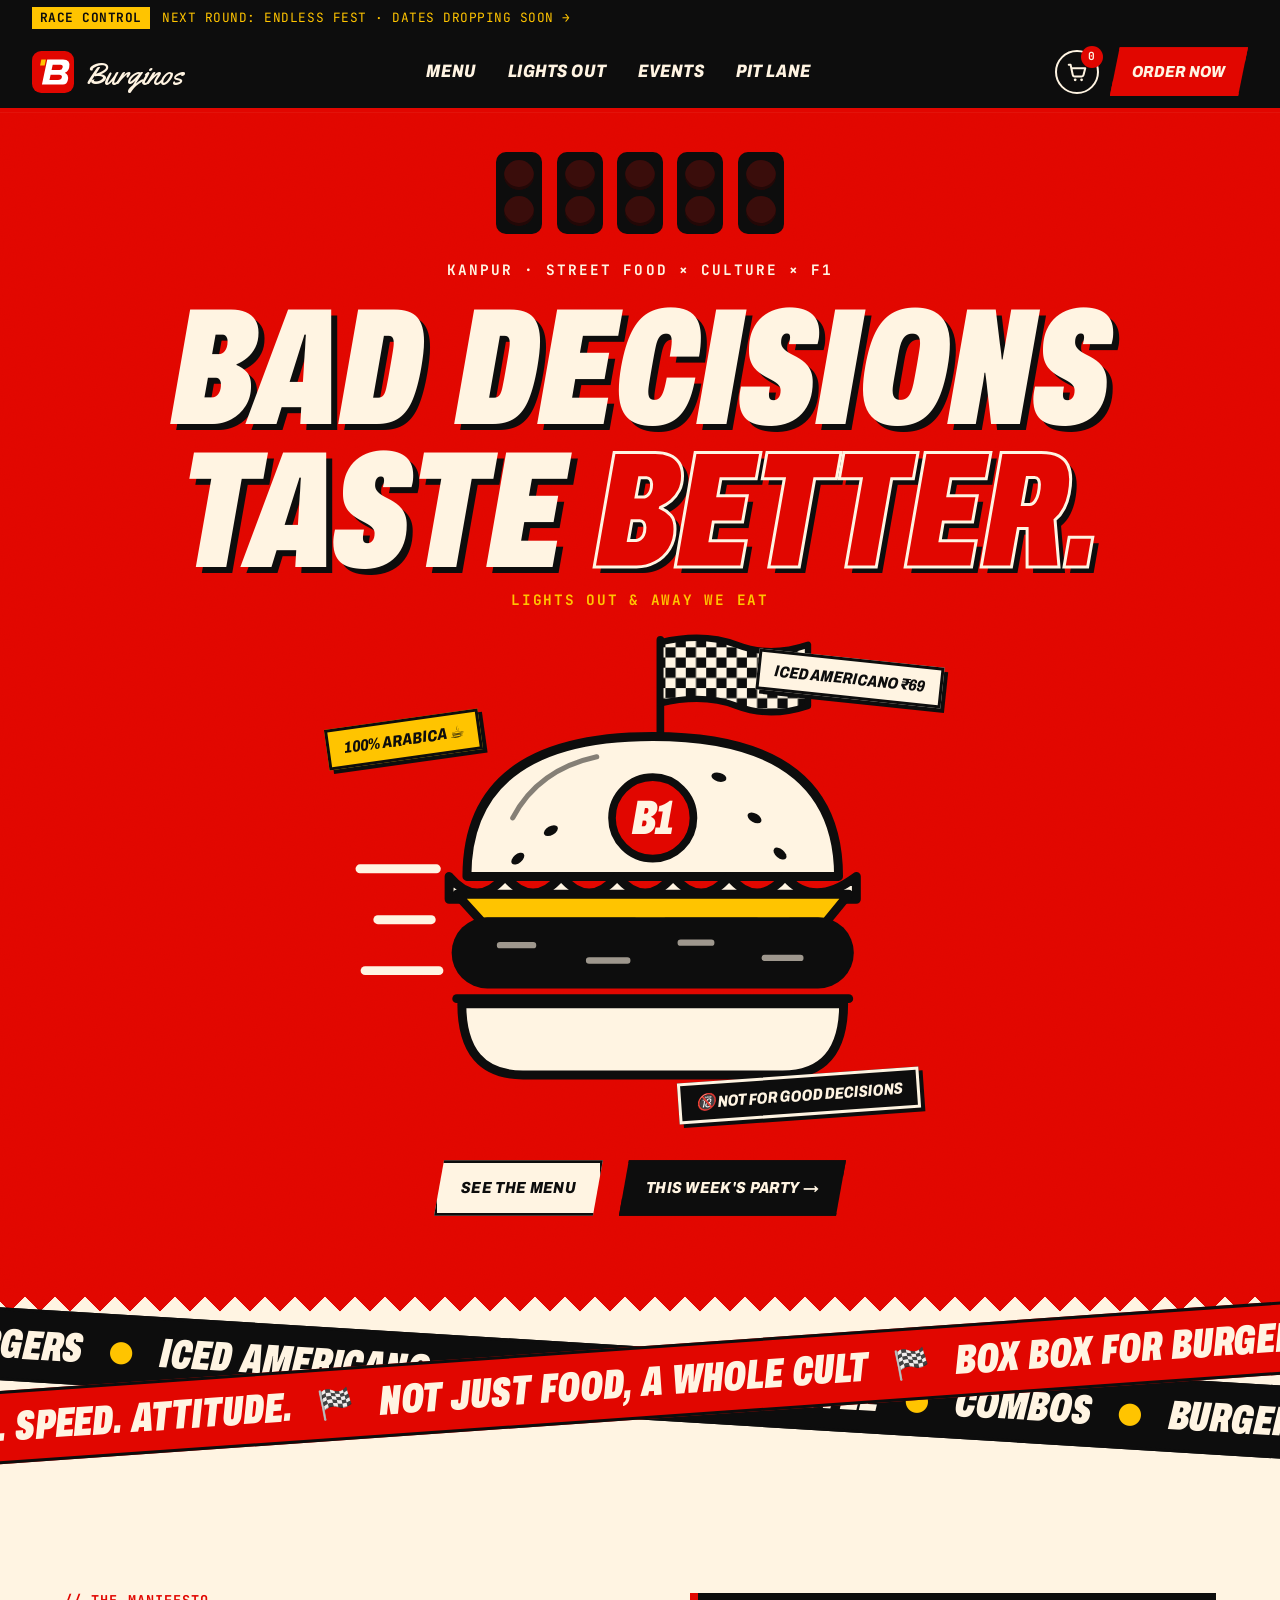
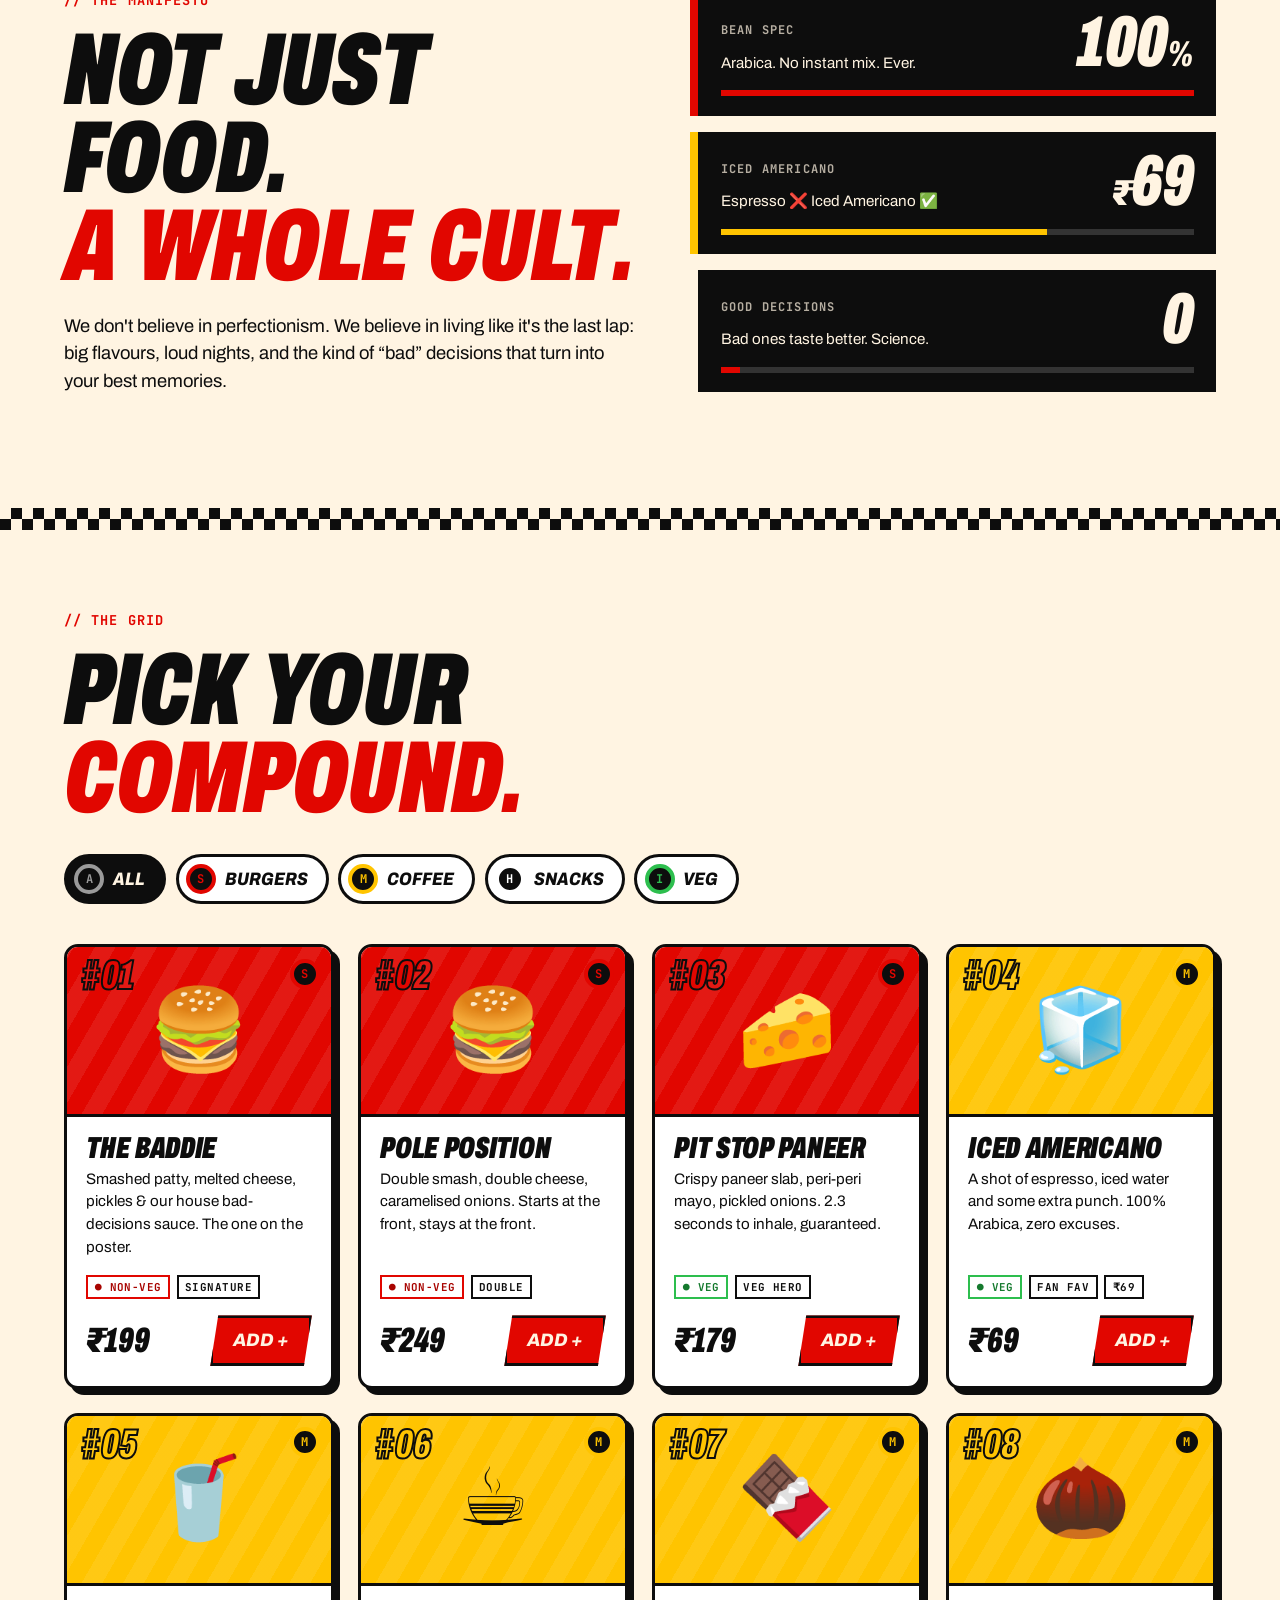
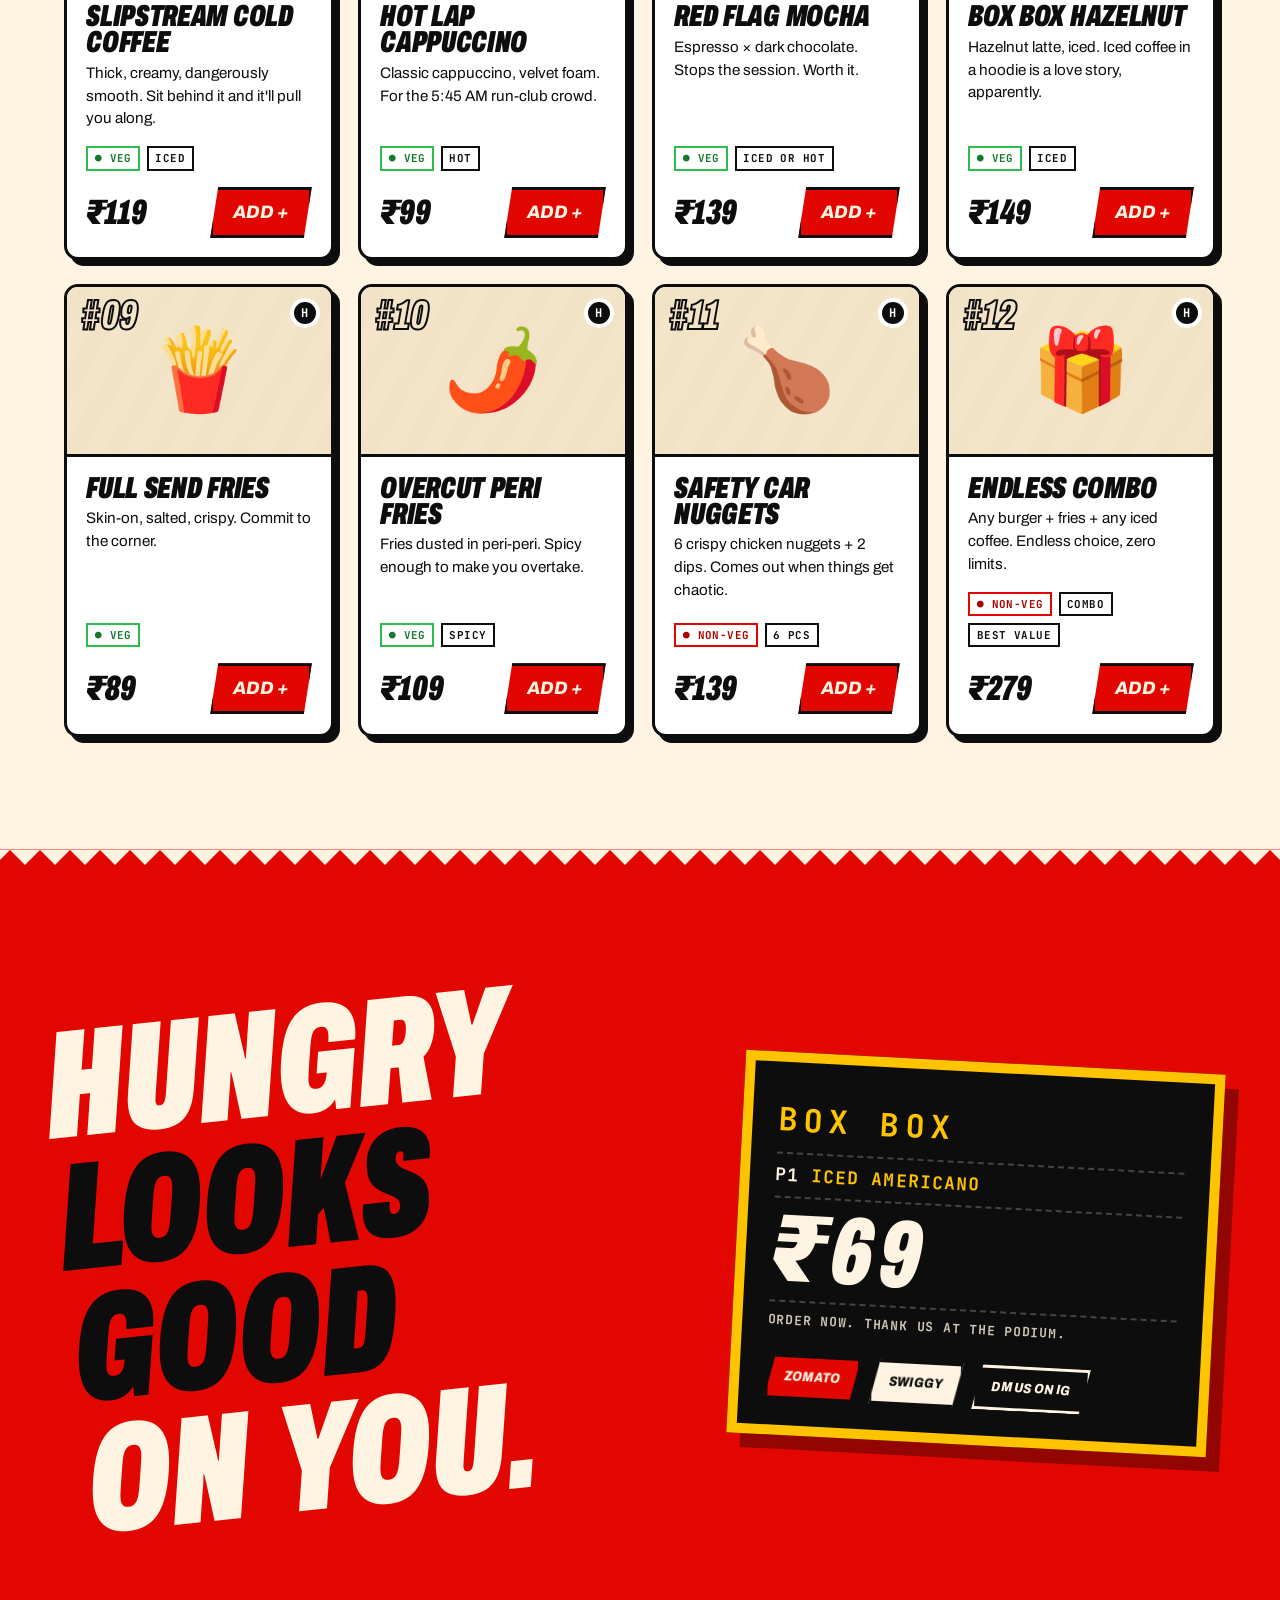
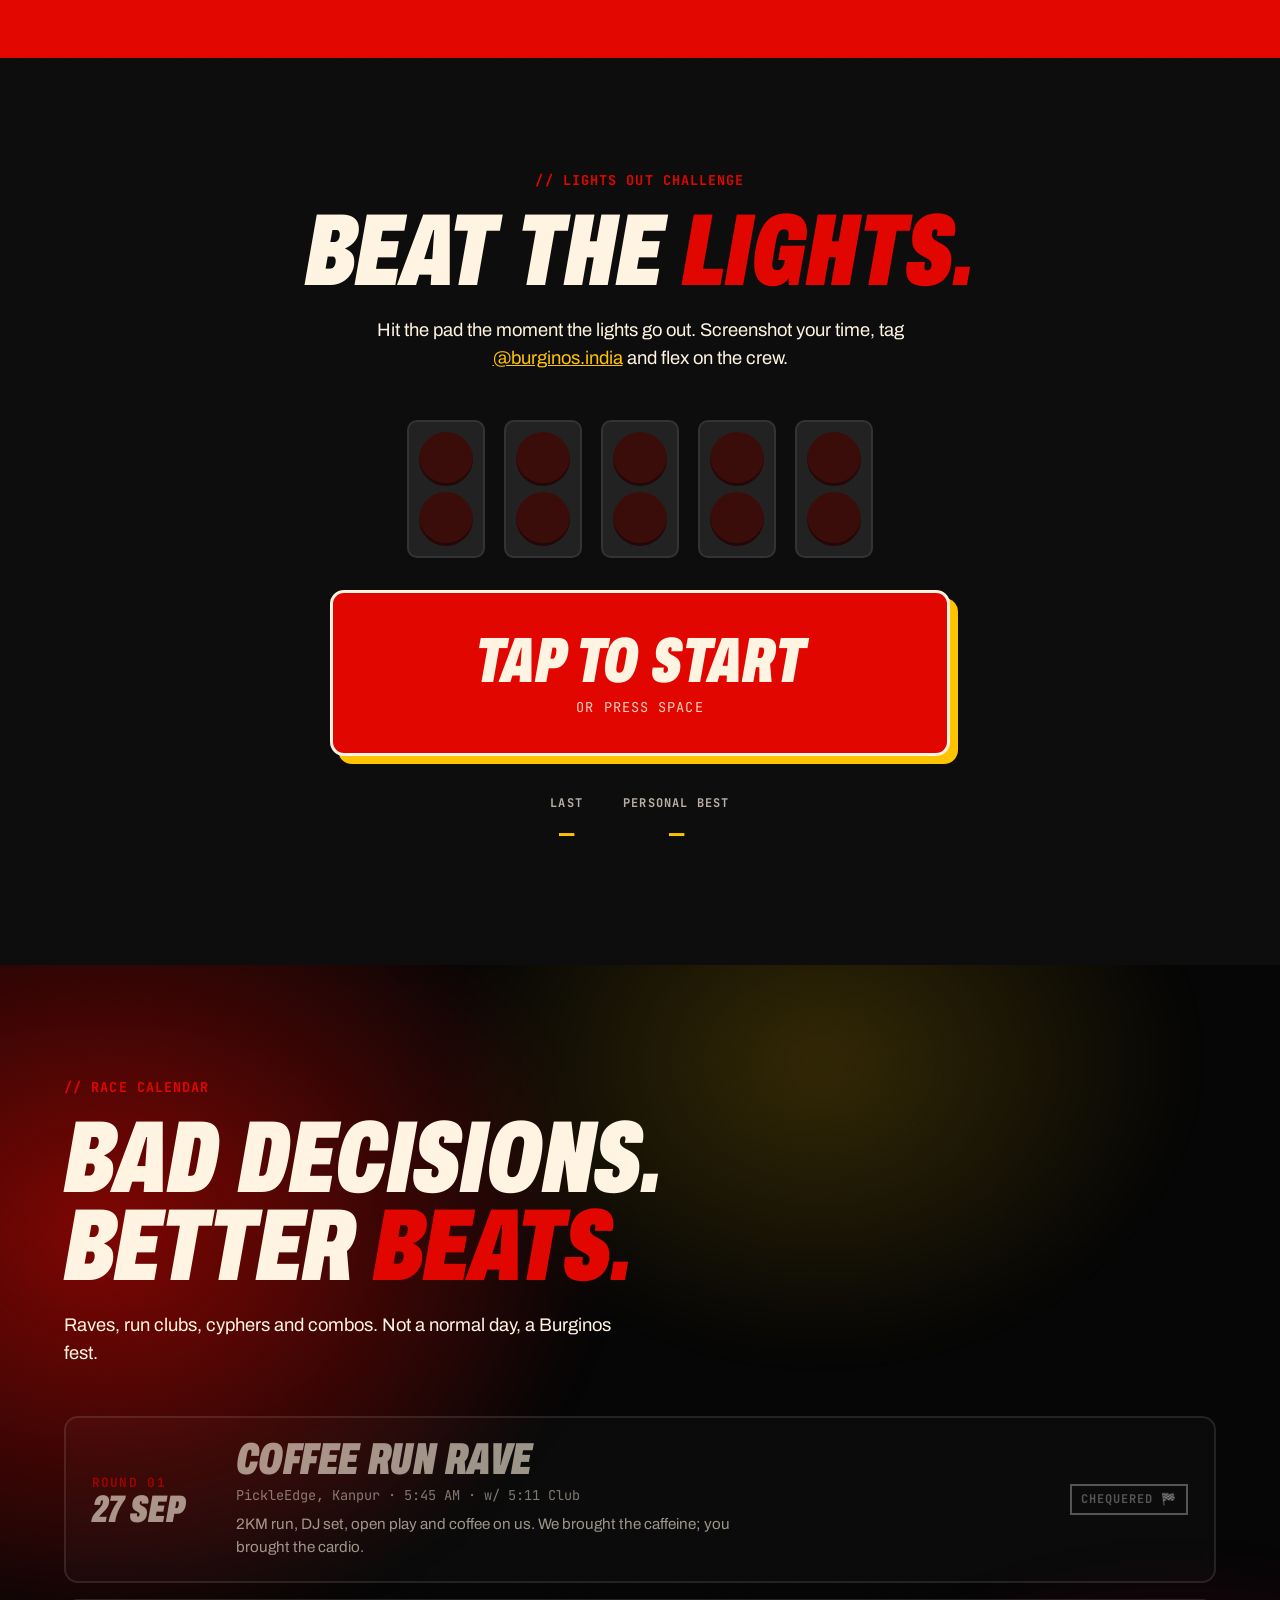
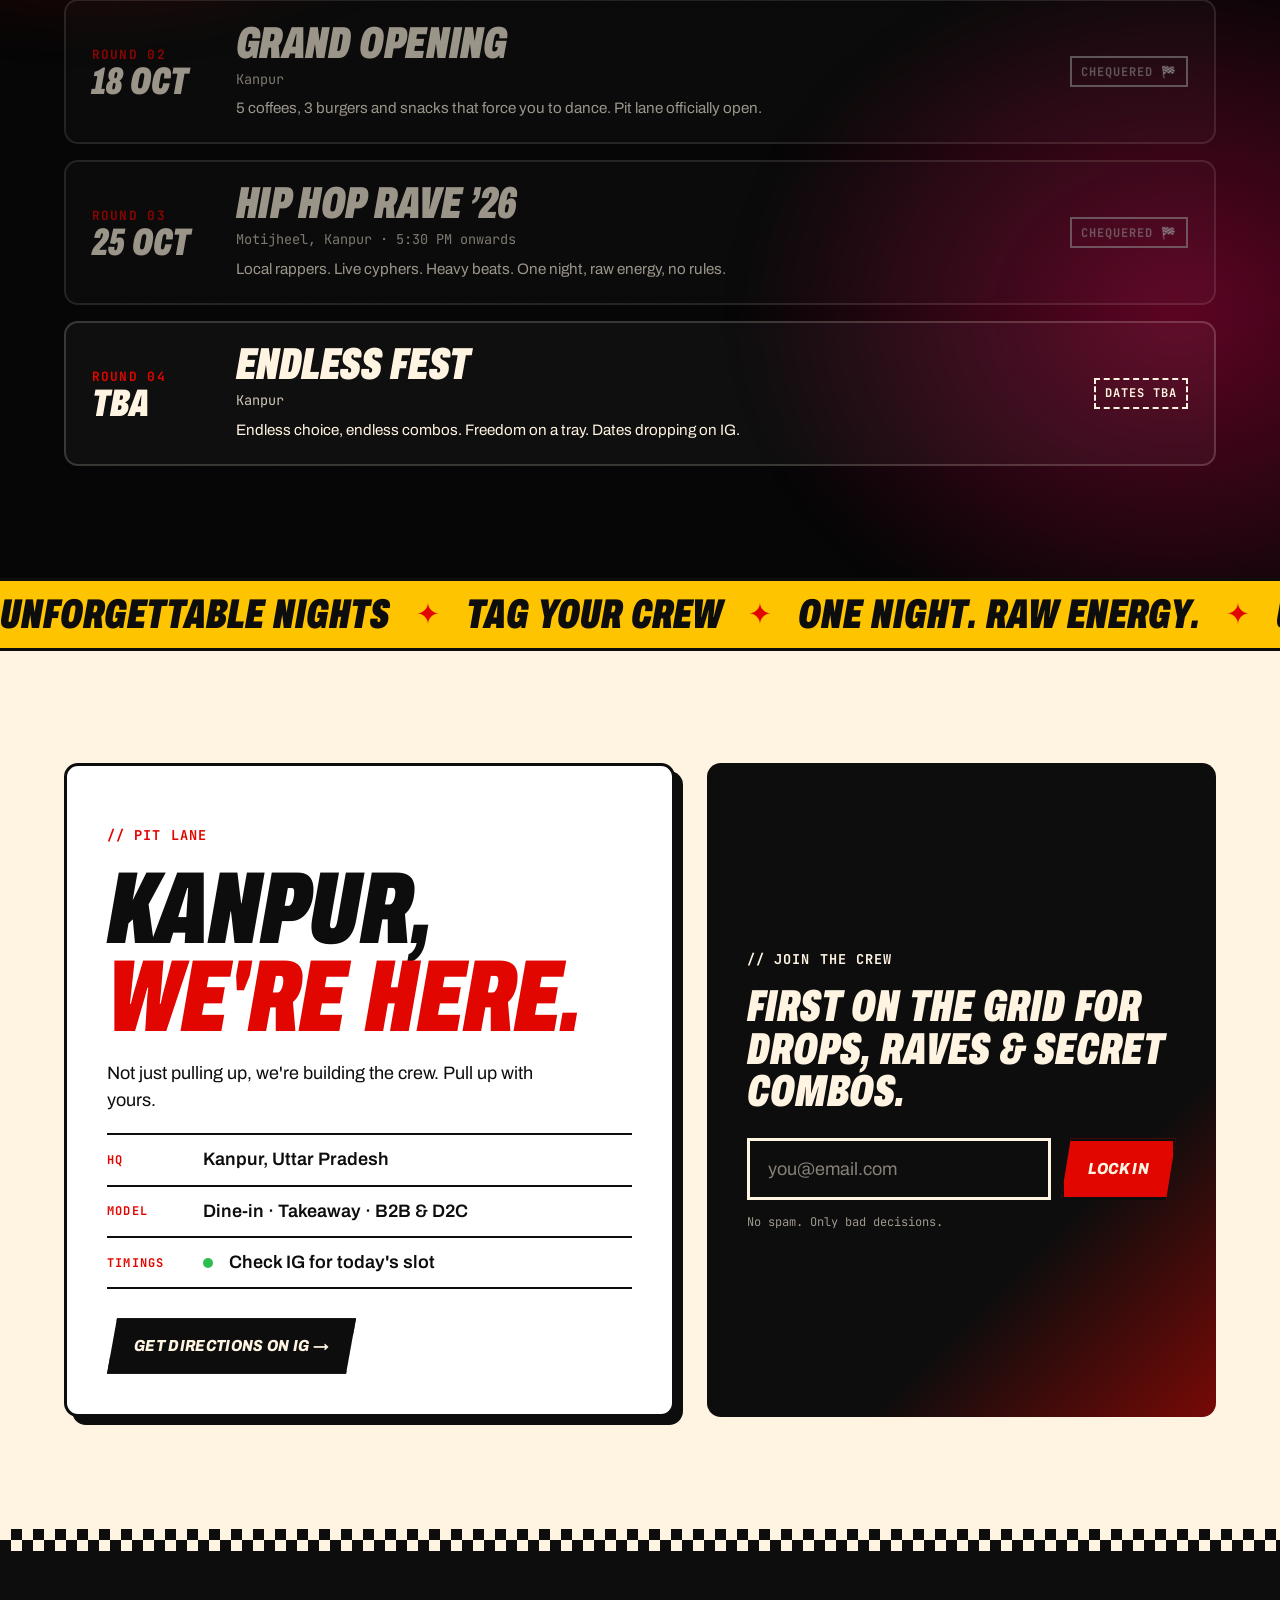
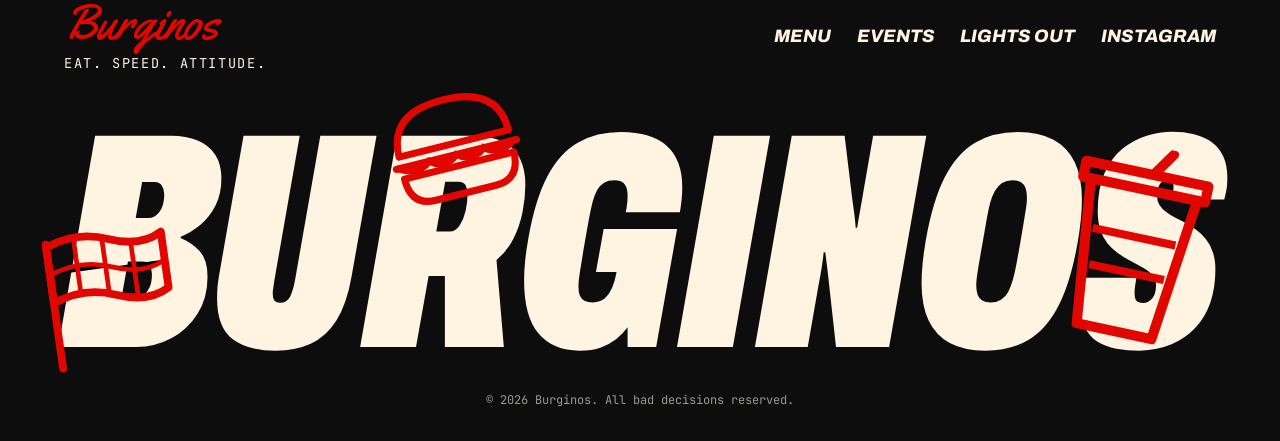
==== index.html @ 103d8030 "Initial commit" ====
<!doctype html>
<html lang="en">
<head>
  <meta charset="utf-8" />
  <meta name="viewport" content="width=device-width, initial-scale=1" />
  <title>Burginos — Bad decisions taste better 🏁</title>
  <meta name="description" content="Burginos, Kanpur. Street food × culture × F1. Burgers, 100% Arabica coffee and nights you won't remember to forget. Not just food — a whole cult." />
  <meta name="theme-color" content="#E10600" />
  <link rel="icon" href="favicon.svg" type="image/svg+xml" />
  <link rel="preconnect" href="https://fonts.googleapis.com" />
  <link rel="preconnect" href="https://fonts.gstatic.com" crossorigin />
  <link href="https://fonts.googleapis.com/css2?family=Archivo:ital,wdth,wght@0,62..125,100..900;1,62..125,100..900&family=JetBrains+Mono:wght@400;700&family=Yellowtail&display=swap" rel="stylesheet" />
  <link rel="stylesheet" href="styles.css" />
</head>
<body>
  <!-- RACE CONTROL BAR -->
  <div class="race-control" role="note">
    <span class="rc-label">Race control</span>
    <a href="#events" class="rc-msg" id="rcMsg">Loading the calendar…</a>
  </div>

  <!-- NAV -->
  <header class="nav">
    <a href="#top" class="brand" aria-label="Burginos home">
      <svg class="brand-mark" viewBox="0 0 64 64" aria-hidden="true">
        <rect width="64" height="64" rx="14" fill="#E10600"/>
        <g transform="skewX(-12) translate(8 0)">
          <path fill="#fff" fill-rule="evenodd" d="M18 13 H42 Q54 13 54 25 Q54 31 49 33 Q56 36 56 44 Q56 51 50 51 H18 Z M28 21 V29 H40 Q44 29 44 25 Q44 21 40 21 Z M28 36 V44 H41 Q46 44 46 40 Q46 36 41 36 Z"/>
          <path fill="#FFC400" d="M9 13 H16 V22 H9 Z"/>
        </g>
      </svg>
      <span class="brand-word">Burginos</span>
    </a>
    <nav class="nav-links" id="navLinks">
      <a href="#menu">Menu</a>
      <a href="#challenge">Lights out</a>
      <a href="#events">Events</a>
      <a href="#find">Pit lane</a>
    </nav>
    <div class="nav-actions">
      <button class="cart-btn" id="cartBtn" aria-label="Cart">
        <svg viewBox="0 0 24 24" aria-hidden="true"><path d="M3 4h2l2.4 11.2a2 2 0 0 0 2 1.6h7.7a2 2 0 0 0 2-1.5L21 8H6.2" fill="none" stroke="currentColor" stroke-width="2.2" stroke-linecap="round" stroke-linejoin="round"/><circle cx="10" cy="20.5" r="1.5" fill="currentColor"/><circle cx="17" cy="20.5" r="1.5" fill="currentColor"/></svg>
        <span class="cart-count" id="cartCount">0</span>
      </button>
      <a href="#order" class="btn btn-red">Order now</a>
      <button class="nav-toggle" id="navToggle" aria-label="Open menu" aria-expanded="false">
        <span></span><span></span><span></span>
      </button>
    </div>
  </header>

  <main id="top">
    <!-- HERO -->
    <section class="hero zigzag-bottom">
      <div class="grain" aria-hidden="true"></div>
      <div class="start-lights" aria-hidden="true">
        <div class="pod"><i></i><i></i></div>
        <div class="pod"><i></i><i></i></div>
        <div class="pod"><i></i><i></i></div>
        <div class="pod"><i></i><i></i></div>
        <div class="pod"><i></i><i></i></div>
      </div>
      <p class="kicker">Kanpur · Street food × Culture × F1</p>
      <h1 class="hero-title">
        <span class="line">Bad decisions</span>
        <span class="line">taste <span class="outline">better.</span></span>
      </h1>
      <p class="lights-out-text" aria-hidden="true">Lights out &amp; away we eat</p>

      <div class="hero-stage">
        <span class="sticker s-1">100% Arabica ☕</span>
        <span class="sticker s-2">Iced Americano ₹69</span>
        <span class="sticker s-3">🔞 Not for good decisions</span>
        <svg class="hero-burger" viewBox="0 0 440 400" role="img" aria-label="Illustrated burger with a chequered flag">
          <defs>
            <pattern id="chk" width="16" height="16" patternUnits="userSpaceOnUse">
              <rect width="16" height="16" fill="#FFF4E2"/>
              <rect width="8" height="8" fill="#0D0D0D"/>
              <rect x="8" y="8" width="8" height="8" fill="#0D0D0D"/>
            </pattern>
          </defs>
          <!-- speed lines -->
          <g class="speed" stroke="#FFF4E2" stroke-width="7" stroke-linecap="round">
            <line x1="0" y1="190" x2="60" y2="190"/>
            <line x1="14" y1="230" x2="56" y2="230"/>
            <line x1="4" y1="270" x2="62" y2="270"/>
          </g>
          <!-- flag -->
          <g class="flag">
            <line x1="236" y1="96" x2="236" y2="10" stroke="#0D0D0D" stroke-width="6" stroke-linecap="round"/>
            <path class="flag-cloth" d="M236 12 Q270 4 296 14 Q322 24 352 14 L352 62 Q322 72 296 62 Q270 52 236 60 Z" fill="url(#chk)" stroke="#0D0D0D" stroke-width="5" stroke-linejoin="round"/>
          </g>
          <!-- bun top -->
          <path d="M84 196 Q84 86 230 86 Q376 86 376 196 Z" fill="#FFF4E2" stroke="#0D0D0D" stroke-width="7" stroke-linejoin="round"/>
          <path d="M120 150 Q140 112 186 102" fill="none" stroke="#0D0D0D" stroke-width="4" stroke-linecap="round" opacity=".5"/>
          <g fill="#0D0D0D">
            <ellipse cx="150" cy="160" rx="6" ry="3.5" transform="rotate(-30 150 160)"/>
            <ellipse cx="310" cy="150" rx="6" ry="3.5" transform="rotate(30 310 150)"/>
            <ellipse cx="282" cy="118" rx="6" ry="3.5" transform="rotate(15 282 118)"/>
            <ellipse cx="330" cy="178" rx="6" ry="3.5" transform="rotate(40 330 178)"/>
            <ellipse cx="124" cy="182" rx="6" ry="3.5" transform="rotate(-40 124 182)"/>
          </g>
          <!-- race number roundel -->
          <circle cx="230" cy="150" r="32" fill="#E10600" stroke="#0D0D0D" stroke-width="6"/>
          <text x="230" y="163" text-anchor="middle" class="roundel-text">B1</text>
          <!-- lettuce -->
          <path d="M70 196 Q92 222 114 196 Q136 222 158 196 Q180 222 202 196 Q224 222 246 196 Q268 222 290 196 Q312 222 334 196 Q356 222 390 196 L390 214 L70 214 Z" fill="#FFF4E2" stroke="#0D0D0D" stroke-width="7" stroke-linejoin="round"/>
          <!-- cheese -->
          <path d="M76 210 H384 L366 232 L338 232 L326 266 L312 232 H240 L228 256 L216 232 H96 Z" fill="#FFC400" stroke="#0D0D0D" stroke-width="7" stroke-linejoin="round"/>
          <!-- patty -->
          <rect x="72" y="228" width="316" height="56" rx="28" fill="#0D0D0D"/>
          <path d="M110 250 h26 M180 262 h30 M252 248 h24 M318 260 h28" stroke="#FFF4E2" stroke-width="5" stroke-linecap="round" opacity=".6"/>
          <!-- bun bottom -->
          <path d="M80 296 H380 Q380 352 332 352 H128 Q80 352 80 296 Z" fill="#FFF4E2" stroke="#0D0D0D" stroke-width="7" stroke-linejoin="round"/>
          <line x1="76" y1="292" x2="384" y2="292" stroke="#0D0D0D" stroke-width="7" stroke-linecap="round"/>
        </svg>
      </div>

      <div class="hero-ctas">
        <a href="#menu" class="btn btn-cream">See the menu</a>
        <a href="#events" class="btn btn-ink">This week's party →</a>
      </div>
    </section>

    <!-- CROSSING RIBBONS -->
    <div class="ribbons" aria-hidden="true">
      <div class="ribbon ribbon-red">
        <div class="ribbon-track">
          <span>Eat. Speed. Attitude.</span><b>🏁</b><span>Not just food, a whole cult</span><b>🏁</b><span>Box box for burgers</span><b>🏁</b><span>Eat. Speed. Attitude.</span><b>🏁</b><span>Not just food, a whole cult</span><b>🏁</b><span>Box box for burgers</span><b>🏁</b>
        </div>
      </div>
      <div class="ribbon ribbon-ink">
        <div class="ribbon-track reverse">
          <span>Burgers</span><b>●</b><span>Iced Americano</span><b>●</b><span>Fries</span><b>●</b><span>Cold coffee</span><b>●</b><span>Combos</span><b>●</b><span>Burgers</span><b>●</b><span>Iced Americano</span><b>●</b><span>Fries</span><b>●</b><span>Cold coffee</span><b>●</b><span>Combos</span><b>●</b>
        </div>
      </div>
    </div>

    <!-- CULT / TELEMETRY -->
    <section class="cult" id="cult">
      <div class="cult-head">
        <p class="eyebrow">// The manifesto</p>
        <h2 class="display">Not just food.<br /><span class="red">A whole cult.</span></h2>
        <p class="lede">We don't believe in perfectionism. We believe in living like it's the last lap: big flavours, loud nights, and the kind of “bad” decisions that turn into your best memories.</p>
      </div>
      <div class="telemetry">
        <article class="tele-card">
          <p class="tele-label">Bean spec</p>
          <p class="tele-value">100<small>%</small></p>
          <p class="tele-note">Arabica. No instant mix. Ever.</p>
          <div class="tele-bar"><span style="--w:100%"></span></div>
        </article>
        <article class="tele-card">
          <p class="tele-label">Iced Americano</p>
          <p class="tele-value"><small>₹</small>69</p>
          <p class="tele-note">Espresso ❌ Iced Americano ✅</p>
          <div class="tele-bar"><span style="--w:69%"></span></div>
        </article>
        <article class="tele-card">
          <p class="tele-label">Good decisions</p>
          <p class="tele-value">0</p>
          <p class="tele-note">Bad ones taste better. Science.</p>
          <div class="tele-bar"><span style="--w:4%"></span></div>
        </article>
      </div>
    </section>

    <!-- MENU -->
    <section class="menu" id="menu">
      <div class="checker-strip" aria-hidden="true"></div>
      <div class="menu-head">
        <div>
          <p class="eyebrow">// The grid</p>
          <h2 class="display">Pick your<br /><span class="red">compound.</span></h2>
        </div>
        <div class="filters" role="tablist" aria-label="Menu categories">
          <button class="filter is-active" data-filter="all" role="tab" aria-selected="true"><span class="tyre t-all">A</span>All</button>
          <button class="filter" data-filter="burgers" role="tab" aria-selected="false"><span class="tyre t-soft">S</span>Burgers</button>
          <button class="filter" data-filter="coffee" role="tab" aria-selected="false"><span class="tyre t-medium">M</span>Coffee</button>
          <button class="filter" data-filter="snacks" role="tab" aria-selected="false"><span class="tyre t-hard">H</span>Snacks</button>
          <button class="filter" data-filter="veg" role="tab" aria-selected="false"><span class="tyre t-inter">I</span>Veg</button>
        </div>
      </div>
      <div class="menu-grid" id="menuGrid"></div>
    </section>

    <!-- POSTER / ORDER -->
    <section class="poster zigzag-top" id="order">
      <div class="grain" aria-hidden="true"></div>
      <h2 class="poster-title">
        <span>Hungry</span>
        <span>looks good</span>
        <span>on you.</span>
      </h2>
      <div class="pit-board">
        <p class="pb-row pb-top">BOX BOX</p>
        <p class="pb-row">P1 <span>ICED AMERICANO</span></p>
        <p class="pb-row pb-big">₹69</p>
        <p class="pb-row pb-small">Order now. Thank us at the podium.</p>
        <div class="pb-links">
          <a href="#" class="btn btn-red" data-soon="Zomato">Zomato</a>
          <a href="#" class="btn btn-cream" data-soon="Swiggy">Swiggy</a>
          <a href="https://www.instagram.com/burginos.india/" class="btn btn-ghost" target="_blank" rel="noopener">DM us on IG</a>
        </div>
      </div>
    </section>

    <!-- LIGHTS OUT CHALLENGE -->
    <section class="challenge" id="challenge">
      <p class="eyebrow">// Lights out challenge</p>
      <h2 class="display light">Beat the <span class="red">lights.</span></h2>
      <p class="lede light">Hit the pad the moment the lights go out. Screenshot your time, tag <a href="https://www.instagram.com/burginos.india/" target="_blank" rel="noopener">@burginos.india</a> and flex on the crew.</p>

      <div class="gantry" id="gantry" aria-hidden="true">
        <div class="pod"><i></i><i></i></div>
        <div class="pod"><i></i><i></i></div>
        <div class="pod"><i></i><i></i></div>
        <div class="pod"><i></i><i></i></div>
        <div class="pod"><i></i><i></i></div>
      </div>

      <button class="react-pad" id="reactPad">
        <span class="react-main" id="reactMain">Tap to start</span>
        <span class="react-sub" id="reactSub">or press space</span>
      </button>

      <div class="react-stats">
        <p><span class="tele-label">Last</span> <strong id="lastTime">—</strong></p>
        <p><span class="tele-label">Personal best</span> <strong id="bestTime">—</strong></p>
      </div>
    </section>

    <!-- EVENTS -->
    <section class="events" id="events">
      <div class="glow" aria-hidden="true"></div>
      <div class="grain" aria-hidden="true"></div>
      <div class="events-head">
        <p class="eyebrow">// Race calendar</p>
        <h2 class="display light">Bad decisions.<br />Better <span class="red">beats.</span></h2>
        <p class="lede light">Raves, run clubs, cyphers and combos. Not a normal day, a Burginos fest.</p>
      </div>
      <div class="events-list" id="eventsList"></div>
    </section>

    <div class="party-strip" aria-hidden="true">
      <div class="ribbon-track">
        <span>Unforgettable nights</span><b>✦</b><span>Tag your crew</span><b>✦</b><span>One night. Raw energy.</span><b>✦</b><span>Unforgettable nights</span><b>✦</b><span>Tag your crew</span><b>✦</b><span>One night. Raw energy.</span><b>✦</b>
      </div>
    </div>

    <!-- FIND US + JOIN -->
    <section class="find" id="find">
      <div class="find-card">
        <p class="eyebrow">// Pit lane</p>
        <h2 class="display">Kanpur,<br /><span class="red">we're here.</span></h2>
        <p>Not just pulling up, we're building the crew. Pull up with yours.</p>
        <ul class="spec-list">
          <li><span class="tele-label">HQ</span> Kanpur, Uttar Pradesh</li>
          <li><span class="tele-label">Model</span> Dine-in · Takeaway · B2B &amp; D2C</li>
          <li><span class="tele-label">Timings</span> <span class="live-dot"></span> Check IG for today's slot</li>
        </ul>
        <a href="https://www.instagram.com/burginos.india/" class="btn btn-ink" target="_blank" rel="noopener">Get directions on IG →</a>
      </div>

      <div class="join-card">
        <p class="eyebrow light">// Join the crew</p>
        <h3>First on the grid for drops, raves &amp; secret combos.</h3>
        <form class="join-form" id="joinForm">
          <label class="sr-only" for="email">Email</label>
          <input id="email" type="email" placeholder="you@email.com" required />
          <button class="btn btn-red" type="submit">Lock in</button>
        </form>
        <p class="fine">No spam. Only bad decisions.</p>
      </div>
    </section>
  </main>

  <footer class="footer">
    <div class="checker-strip" aria-hidden="true"></div>
    <div class="footer-top">
      <div>
        <p class="footer-script">Burginos</p>
        <p class="footer-tag">Eat. Speed. Attitude.</p>
      </div>
      <nav class="footer-links" aria-label="Footer">
        <a href="#menu">Menu</a>
        <a href="#events">Events</a>
        <a href="#challenge">Lights out</a>
        <a href="https://www.instagram.com/burginos.india/" target="_blank" rel="noopener">Instagram</a>
      </nav>
    </div>
    <div class="footer-word" aria-hidden="true">
      <span>BURGINOS</span>
      <svg class="doodle d-burger" viewBox="0 0 100 80"><path d="M10 38 Q10 6 50 6 Q90 6 90 38 Z M6 46 H94 M10 54 H90 Q90 74 72 74 H28 Q10 74 10 54 Z" fill="none" stroke="#E10600" stroke-width="5" stroke-linejoin="round" stroke-linecap="round"/><path d="M8 46 Q20 54 30 46 Q40 54 50 46 Q60 54 70 46 Q80 54 92 46" fill="none" stroke="#E10600" stroke-width="5" stroke-linecap="round"/></svg>
      <svg class="doodle d-cup" viewBox="0 0 70 100"><path d="M8 22 H62 L54 94 H16 Z M4 14 H66 V22 H4 Z M38 14 L46 2" fill="none" stroke="#E10600" stroke-width="5" stroke-linejoin="round" stroke-linecap="round"/><path d="M14 46 H56 M16 64 H54" stroke="#E10600" stroke-width="4"/></svg>
      <svg class="doodle d-flag" viewBox="0 0 90 90"><path d="M10 86 V6" stroke="#E10600" stroke-width="5" stroke-linecap="round"/><path d="M10 8 Q30 0 50 8 Q70 16 84 8 V44 Q70 52 50 44 Q30 36 10 44 Z" fill="none" stroke="#E10600" stroke-width="5" stroke-linejoin="round"/><path d="M28 6 V40 M46 8 V44 M64 12 V46 M10 26 Q30 18 50 26 Q70 34 84 26" stroke="#E10600" stroke-width="3"/></svg>
    </div>
    <p class="footer-legal">© <span id="year"></span> Burginos. All bad decisions reserved.</p>
  </footer>

  <div class="toast" id="toast" role="status" aria-live="polite"></div>

  <script src="script.js"></script>
</body>
</html>
---- styles.css ----
/* ============ tokens ============ */
:root {
  --red: #E10600;
  --red-deep: #A80400;
  --ink: #0D0D0D;
  --ink-2: #1A1A1A;
  --cream: #FFF4E2;
  --yellow: #FFC400;
  --green: #2DBE4E;

  --border: 3px solid var(--ink);
  --radius: 14px;
  --zz: 30px; /* zigzag tooth width */

  --font: "Archivo", "Arial Narrow", system-ui, sans-serif;
  --font-mono: "JetBrains Mono", ui-monospace, monospace;
  --font-script: "Yellowtail", cursive;

  --grain: url("data:image/svg+xml,%3Csvg xmlns='http://www.w3.org/2000/svg' width='160' height='160'%3E%3Cfilter id='n'%3E%3CfeTurbulence type='fractalNoise' baseFrequency='.85' numOctaves='3' stitchTiles='stitch'/%3E%3C/filter%3E%3Crect width='100%25' height='100%25' filter='url(%23n)'/%3E%3C/svg%3E");
}

/* ============ base ============ */
*, *::before, *::after { box-sizing: border-box; }
html { scroll-behavior: smooth; scroll-padding-top: 110px; }
body {
  margin: 0;
  font-family: var(--font);
  font-size: 18px;
  line-height: 1.5;
  color: var(--ink);
  background: var(--cream);
}
main { overflow-x: clip; } /* ribbons are rotated wider than the viewport */
img, svg { display: block; max-width: 100%; }
a { color: inherit; }
button { font: inherit; color: inherit; cursor: pointer; }
h1, h2, h3, p { margin: 0; }
::selection { background: var(--red); color: var(--cream); }
.sr-only {
  position: absolute; width: 1px; height: 1px; padding: 0; margin: -1px;
  overflow: hidden; clip: rect(0 0 0 0); white-space: nowrap; border: 0;
}
section { position: relative; padding: clamp(4rem, 9vw, 7rem) clamp(1rem, 5vw, 4rem); }

/* racing display type: condensed, black, italic */
.display, .hero-title, .poster-title, .footer-word span, .tele-value, .item h3, .event h3 {
  font-family: var(--font);
  font-weight: 900;
  font-style: italic;
  font-stretch: 62%;
  text-transform: uppercase;
  line-height: .86;
  letter-spacing: -.01em;
  word-spacing: .1em;
}
.react-main, .ribbon-track, .price, .event-date, .join-card h3, .pb-big { word-spacing: .1em; }
.display { font-size: clamp(3rem, 8vw, 6.5rem); }
.display.light, .lede.light, .eyebrow.light { color: var(--cream); }
.red { color: var(--red); }
.eyebrow {
  font-family: var(--font-mono);
  font-size: .85rem;
  font-weight: 700;
  letter-spacing: .08em;
  text-transform: uppercase;
  color: var(--red);
  margin-bottom: 1rem;
}
.lede { font-size: 1.15rem; max-width: 52ch; margin-top: 1.4rem; }
.lede a { color: var(--yellow); }

.grain {
  position: absolute; inset: 0; z-index: 0;
  background-image: var(--grain);
  opacity: .14;
  mix-blend-mode: overlay;
  pointer-events: none;
}

/* zigzag edges (chompo-style) */
.zigzag-bottom {
  -webkit-mask: conic-gradient(from -45deg at bottom, #0000, #000 1deg 89deg, #0000 90deg) 50% / var(--zz) 100%;
          mask: conic-gradient(from -45deg at bottom, #0000, #000 1deg 89deg, #0000 90deg) 50% / var(--zz) 100%;
}
.zigzag-top {
  -webkit-mask: conic-gradient(from 135deg at top, #0000, #000 1deg 89deg, #0000 90deg) 50% / var(--zz) 100%;
          mask: conic-gradient(from 135deg at top, #0000, #000 1deg 89deg, #0000 90deg) 50% / var(--zz) 100%;
}

.checker-strip {
  height: 22px;
  background: repeating-conic-gradient(var(--ink) 0 25%, var(--cream) 0 50%) 0 0 / 22px 22px;
}

/* ============ buttons ============ */
.btn {
  display: inline-flex; align-items: center; justify-content: center; gap: .4em;
  padding: .8em 1.5em;
  border: var(--border);
  font-family: var(--font);
  font-weight: 800;
  font-style: italic;
  font-stretch: 85%;
  font-size: 1rem;
  text-transform: uppercase;
  letter-spacing: .02em;
  text-decoration: none;
  white-space: nowrap;
  clip-path: polygon(10px 0, 100% 0, calc(100% - 10px) 100%, 0 100%);
  transition: transform .15s ease, background .15s, color .15s;
}
.btn:hover { transform: translateX(4px); }
.btn:active { transform: translateX(8px) scale(.98); }
.btn-red { background: var(--red); color: var(--cream); }
.btn-red:hover { background: var(--ink); }
.btn-cream { background: var(--cream); color: var(--ink); }
.btn-cream:hover { background: var(--yellow); }
.btn-ink { background: var(--ink); color: var(--cream); }
.btn-ink:hover { background: var(--red); }
.btn-ghost { background: transparent; color: var(--cream); border-color: var(--cream); }
.btn-ghost:hover { background: var(--cream); color: var(--ink); }

/* ============ race control bar ============ */
.race-control {
  display: flex; align-items: center; gap: .8rem;
  padding: .45rem clamp(1rem, 4vw, 2rem);
  background: var(--ink);
  color: var(--yellow);
  font-family: var(--font-mono);
  font-size: .8rem;
  text-transform: uppercase;
  letter-spacing: .04em;
  overflow: hidden;
  white-space: nowrap;
}
.rc-label {
  flex: none;
  padding: .1em .6em;
  background: var(--yellow);
  color: var(--ink);
  font-weight: 700;
}
.rc-msg { text-decoration: none; overflow: hidden; text-overflow: ellipsis; }
.rc-msg:hover { text-decoration: underline; }

/* ============ nav ============ */
.nav {
  position: sticky; top: 0; z-index: 50;
  display: flex; align-items: center; justify-content: space-between; gap: 1rem;
  padding: .7rem clamp(1rem, 4vw, 2rem);
  background: var(--ink);
  color: var(--cream);
  border-bottom: 4px solid var(--red);
}
.brand { display: flex; align-items: center; gap: .6rem; text-decoration: none; }
.brand-mark { width: 42px; height: 42px; }
.brand-word { font-family: var(--font-script); font-size: 1.9rem; line-height: 1; transform: translateY(2px); }
.nav-links { display: flex; gap: 2rem; }
.nav-links a {
  font-weight: 800; font-style: italic; font-stretch: 80%;
  text-transform: uppercase; text-decoration: none; letter-spacing: .03em;
  position: relative;
}
.nav-links a::after {
  content: ""; position: absolute; left: 0; right: 0; bottom: -6px; height: 3px;
  background: var(--red); transform: scaleX(0); transform-origin: left; transition: transform .2s;
}
.nav-links a:hover::after { transform: scaleX(1); }
.nav-actions { display: flex; align-items: center; gap: .7rem; }
.nav-actions .btn { padding: .6em 1.2em; border-color: var(--red); }
.cart-btn {
  position: relative;
  width: 44px; height: 44px;
  display: grid; place-items: center;
  border: 2px solid var(--cream); border-radius: 50%;
  background: transparent; color: var(--cream);
}
.cart-btn svg { width: 22px; height: 22px; }
.cart-count {
  position: absolute; top: -6px; right: -6px;
  min-width: 22px; height: 22px; padding: 0 5px;
  display: grid; place-items: center;
  font-family: var(--font-mono); font-size: .7rem; font-weight: 700;
  background: var(--red); color: var(--cream);
  border-radius: 999px;
}
.cart-count.bump { animation: bump .4s ease; }
@keyframes bump { 50% { transform: scale(1.5) rotate(-12deg); } }
.nav-toggle {
  display: none;
  width: 44px; height: 44px;
  border: 2px solid var(--cream); border-radius: 50%;
  background: transparent;
  flex-direction: column; align-items: center; justify-content: center; gap: 4px;
}
.nav-toggle span { width: 18px; height: 2.5px; background: var(--cream); }

/* ============ hero ============ */
.hero {
  background: var(--red);
  color: var(--cream);
  text-align: center;
  padding-top: 2.5rem;
  padding-bottom: 6rem;
  overflow: hidden;
}
.hero > *:not(.grain) { position: relative; z-index: 1; }

.start-lights { display: flex; justify-content: center; gap: clamp(.4rem, 1.5vw, .9rem); margin-bottom: 1.6rem; }
.pod {
  display: grid; gap: 6px;
  padding: 8px;
  background: var(--ink);
  border-radius: 10px;
}
.pod i {
  width: clamp(18px, 3.4vw, 30px); aspect-ratio: 1;
  border-radius: 50%;
  background: #3a0d0b;
  box-shadow: inset 0 -3px 0 rgba(0, 0, 0, .4);
}
.pod.on i, .start-lights .pod i { transition: background .05s; }
.pod.on i {
  background: #ff2a1a;
  box-shadow: 0 0 18px 4px rgba(255, 42, 26, .8), inset 0 -3px 0 rgba(0, 0, 0, .2);
}
/* hero intro: lights on one by one, then all out at 3.6s */
.start-lights .pod i { animation: lamp var(--dur) linear var(--delay); }
.start-lights .pod:nth-child(1) { --delay: .4s; --dur: 3.2s; }
.start-lights .pod:nth-child(2) { --delay: 1s; --dur: 2.6s; }
.start-lights .pod:nth-child(3) { --delay: 1.6s; --dur: 2s; }
.start-lights .pod:nth-child(4) { --delay: 2.2s; --dur: 1.4s; }
.start-lights .pod:nth-child(5) { --delay: 2.8s; --dur: .8s; }
@keyframes lamp {
  from, to {
    background: #ff2a1a;
    box-shadow: 0 0 18px 4px rgba(255, 42, 26, .8), inset 0 -3px 0 rgba(0, 0, 0, .2);
  }
}

.kicker {
  font-family: var(--font-mono);
  font-size: clamp(.7rem, 1.6vw, .9rem);
  font-weight: 700;
  letter-spacing: .14em;
  text-transform: uppercase;
}
.hero-title {
  font-size: clamp(2.6rem, 13vw, 12rem);
  margin: 1rem 0 .4rem;
  text-shadow: 6px 6px 0 var(--ink);
  animation: launch .5s cubic-bezier(.2, 1.4, .4, 1) 3.6s backwards;
}
.hero-title .line { display: block; }
.outline { color: var(--red); -webkit-text-stroke: 3px var(--cream); text-shadow: 6px 6px 0 var(--ink); }
@keyframes launch { from { transform: translateX(-6%) skewX(-12deg); } }
.lights-out-text {
  font-family: var(--font-mono);
  font-weight: 700;
  font-size: .9rem;
  text-transform: uppercase;
  letter-spacing: .12em;
  color: var(--yellow);
  opacity: 0;
  animation: flash 2.4s ease 3.6s forwards;
}
@keyframes flash { 0%, 20%, 40% { opacity: 1; } 10%, 30% { opacity: 0; } 100% { opacity: 1; } }

.hero-stage { position: relative; width: min(100%, 560px); margin: 1rem auto 1.5rem; }
.hero-burger { width: 100%; overflow: visible; animation: hover-float 3.2s ease-in-out infinite; }
.roundel-text { font-family: var(--font); font-weight: 900; font-style: italic; font-stretch: 62%; font-size: 38px; fill: #FFF4E2; }
.speed line { stroke-dasharray: 60 30; animation: zoom .6s linear infinite; }
.speed line:nth-child(2) { animation-duration: .45s; }
@keyframes zoom { to { stroke-dashoffset: 90; } }
.flag-cloth { transform-box: fill-box; transform-origin: left center; animation: wave 1.4s ease-in-out infinite; }
@keyframes wave { 50% { transform: skewY(5deg) scaleX(.94); } }
@keyframes hover-float { 50% { transform: translateY(-10px) rotate(-1deg); } }

.sticker {
  position: absolute; z-index: 2;
  padding: .35em .9em;
  font-weight: 800; font-style: italic; font-stretch: 80%;
  font-size: clamp(.75rem, 1.8vw, 1rem);
  text-transform: uppercase;
  white-space: nowrap;
  border: var(--border);
  box-shadow: 4px 4px 0 var(--ink);
}
.s-1 { top: 18%; left: -6%; background: var(--yellow); color: var(--ink); transform: rotate(-8deg); }
.s-2 { top: 6%; right: -4%; background: var(--cream); color: var(--ink); transform: rotate(6deg); }
.s-3 { bottom: 4%; right: 0; background: var(--ink); color: var(--cream); border-color: var(--cream); transform: rotate(-4deg); }

.hero-ctas { display: flex; flex-wrap: wrap; justify-content: center; gap: 1rem; }

/* ============ ribbons ============ */
.ribbons { position: relative; height: 190px; margin: -1.5rem 0 0; }
.ribbon {
  position: absolute; left: -5%; right: -5%; top: 50%;
  overflow: hidden;
  border-block: var(--border);
}
.ribbon-red { background: var(--red); color: var(--cream); transform: translateY(-50%) rotate(-4deg); z-index: 2; }
.ribbon-ink { background: var(--ink); color: var(--cream); transform: translateY(-50%) rotate(3.5deg); }
.ribbon-track {
  display: flex; align-items: center; gap: 1.6rem; width: max-content;
  padding: .8rem 0;
  font-weight: 900; font-style: italic; font-stretch: 62%;
  font-size: clamp(1.6rem, 3.6vw, 2.6rem);
  text-transform: uppercase;
  line-height: 1;
  animation: marquee 26s linear infinite;
}
.ribbon-track b { font-style: normal; font-size: .7em; color: var(--yellow); }
.ribbon-track.reverse { animation-direction: reverse; }
@keyframes marquee { to { transform: translateX(-50%); } }

/* ============ cult / telemetry ============ */
.cult { display: grid; grid-template-columns: 1.1fr 1fr; gap: 3rem; align-items: center; }
.telemetry { display: grid; gap: 1rem; }
.tele-card {
  position: relative;
  padding: 1.2rem 1.4rem;
  background: var(--ink);
  color: var(--cream);
  border-left: 8px solid var(--red);
  display: grid; grid-template-columns: 1fr auto; align-items: end; gap: .2rem 1rem;
  transition: transform .2s;
}
.tele-card:hover { transform: translateX(-8px); }
.tele-card:nth-child(2) { border-left-color: var(--yellow); }
.tele-card:nth-child(3) { border-left-color: var(--cream); }
.tele-label {
  font-family: var(--font-mono);
  font-size: .75rem; font-weight: 700;
  letter-spacing: .1em; text-transform: uppercase;
  opacity: .7;
}
.tele-card .tele-label { grid-column: 1; }
.tele-value { grid-column: 2; grid-row: 1 / span 2; font-size: clamp(3rem, 6vw, 4.5rem); color: var(--cream); }
.tele-value small { font-size: .5em; }
.tele-note { grid-column: 1; font-size: .95rem; }
.tele-bar { grid-column: 1 / -1; height: 6px; background: #333; margin-top: .8rem; }
.tele-bar span { display: block; height: 100%; width: var(--w); background: var(--red); }
.tele-card:nth-child(2) .tele-bar span { background: var(--yellow); }

/* ============ menu ============ */
.menu { background: var(--cream); padding-top: 0; }
.menu > .checker-strip { margin: 0 calc(clamp(1rem, 5vw, 4rem) * -1) clamp(3rem, 7vw, 5rem); }
.menu-head { display: flex; flex-wrap: wrap; align-items: end; justify-content: space-between; gap: 2rem; margin-bottom: 2.5rem; }
.filters { display: flex; flex-wrap: wrap; gap: .6rem; }
.filter {
  display: inline-flex; align-items: center; gap: .55rem;
  padding: .4em 1em .4em .4em;
  border: var(--border); border-radius: 999px;
  background: #fff;
  font-weight: 800; font-style: italic; font-stretch: 85%; text-transform: uppercase;
  transition: background .15s, color .15s, transform .15s;
}
.filter:hover { transform: translateY(-3px); }
.filter.is-active { background: var(--ink); color: var(--cream); }
.tyre {
  width: 30px; height: 30px;
  display: grid; place-items: center;
  border-radius: 50%;
  background: var(--ink);
  border: 4px solid var(--c);
  color: var(--c);
  font-family: var(--font-mono); font-size: .75rem; font-weight: 700; font-style: normal;
}
.t-all { --c: #9a9a9a; }
.t-soft { --c: var(--red); }
.t-medium { --c: var(--yellow); }
.t-hard { --c: #ffffff; }
.t-inter { --c: var(--green); }

.menu-grid { display: grid; grid-template-columns: repeat(auto-fill, minmax(260px, 1fr)); gap: 1.5rem; }
.item {
  position: relative;
  display: flex; flex-direction: column;
  background: #fff;
  border: var(--border);
  border-radius: var(--radius);
  overflow: hidden;
  box-shadow: 6px 6px 0 var(--ink);
  animation: pop-in .4s cubic-bezier(.34, 1.56, .64, 1) backwards;
  transition: transform .2s ease, box-shadow .2s ease;
}
.item:hover { transform: translate(-3px, -3px) skewX(-2deg); box-shadow: 10px 10px 0 var(--red); }
@keyframes pop-in { from { opacity: 0; transform: translateY(24px) scale(.94); } }
.item-top {
  position: relative;
  display: grid; place-items: center;
  height: 170px;
  background: var(--bg, var(--red));
  border-bottom: var(--border);
  overflow: hidden;
}
.item-top::before {
  content: ""; position: absolute; inset: 0;
  background: repeating-linear-gradient(-60deg, transparent 0 18px, rgba(255, 255, 255, .08) 18px 36px);
}
.item-num {
  position: absolute; left: .8rem; top: .5rem;
  font-weight: 900; font-style: italic; font-stretch: 62%;
  font-size: 2.6rem; line-height: 1;
  color: transparent;
  -webkit-text-stroke: 2px var(--ink);
}
.item-emoji { position: relative; font-size: 5rem; line-height: 1; transition: transform .3s cubic-bezier(.34, 1.56, .64, 1); }
.item:hover .item-emoji { transform: scale(1.12) rotate(-8deg) translateX(6px); }
.item .tyre { position: absolute; top: .7rem; right: .7rem; }
.item-body { display: flex; flex-direction: column; flex: 1; padding: 1.1rem 1.2rem 1.2rem; }
.item h3 { font-size: 1.9rem; margin-bottom: .4rem; }
.item p { font-size: .95rem; flex: 1; margin-bottom: 1rem; }
.item-meta { display: flex; flex-wrap: wrap; gap: .4rem; margin-bottom: 1rem; }
.tag {
  font-family: var(--font-mono);
  font-size: .68rem; font-weight: 700; text-transform: uppercase; letter-spacing: .04em;
  padding: .2em .6em;
  border: 2px solid var(--ink);
}
.tag.veg { border-color: var(--green); color: #157a2e; }
.tag.nonveg { border-color: var(--red); color: var(--red-deep); }
.item-foot { display: flex; align-items: center; justify-content: space-between; }
.price { font-weight: 900; font-style: italic; font-stretch: 62%; font-size: 2.2rem; line-height: 1; }
.add-btn {
  padding: .5em 1.1em;
  border: var(--border);
  background: var(--red); color: var(--cream);
  font-weight: 800; font-style: italic; text-transform: uppercase;
  clip-path: polygon(8px 0, 100% 0, calc(100% - 8px) 100%, 0 100%);
  transition: background .15s, transform .15s;
}
.add-btn:hover { background: var(--ink); transform: translateX(3px); }

/* ============ poster ============ */
.poster {
  display: grid; grid-template-columns: 1.3fr 1fr; gap: 3rem; align-items: center;
  background: var(--red);
  color: var(--cream);
  padding-block: clamp(6rem, 11vw, 9rem);
  overflow: hidden;
}
.poster > *:not(.grain) { position: relative; z-index: 1; }
.poster-title { font-size: clamp(4rem, 12vw, 10rem); transform: rotate(-6deg); }
.poster-title span { display: block; }
.poster-title span:nth-child(2) { color: var(--ink); }
.pit-board {
  background: var(--ink);
  border: 10px solid var(--yellow);
  padding: 1.6rem;
  font-family: var(--font-mono);
  text-transform: uppercase;
  transform: rotate(3deg);
  box-shadow: 14px 14px 0 rgba(0, 0, 0, .35);
}
.pb-row { font-weight: 700; font-size: 1.1rem; letter-spacing: .06em; border-bottom: 2px dashed #444; padding: .5rem 0; }
.pb-row span { color: var(--yellow); }
.pb-top { color: var(--yellow); font-size: 2rem; letter-spacing: .2em; animation: blink 1s steps(2) infinite; }
@keyframes blink { 50% { opacity: .25; } }
.pb-big { font-family: var(--font); font-weight: 900; font-style: italic; font-stretch: 62%; font-size: 6rem; line-height: .9; color: var(--cream); }
.pb-small { font-size: .8rem; opacity: .8; border-bottom: 0; }
.pb-links { display: flex; flex-wrap: wrap; gap: .6rem; margin-top: 1rem; }
.pb-links .btn { font-size: .85rem; padding: .7em 1.2em; }

/* ============ lights-out challenge ============ */
.challenge { background: var(--ink); color: var(--cream); text-align: center; }
.challenge .lede { margin-inline: auto; }
.gantry { display: flex; justify-content: center; gap: clamp(.5rem, 2vw, 1.2rem); margin: 3rem 0 2rem; }
.gantry .pod { background: #222; padding: 10px; border: 2px solid #333; }
.gantry .pod i { width: clamp(28px, 6vw, 54px); }
.react-pad {
  display: grid; gap: .3rem; place-items: center;
  width: min(100%, 620px);
  margin: 0 auto;
  padding: 2.2rem 1rem;
  background: var(--red);
  color: var(--cream);
  border: 3px solid var(--cream);
  border-radius: var(--radius);
  box-shadow: 8px 8px 0 var(--yellow);
  transition: transform .08s, background .15s;
  user-select: none;
  -webkit-tap-highlight-color: transparent;
}
.react-pad:active { transform: translate(4px, 4px); box-shadow: 4px 4px 0 var(--yellow); }
.react-pad.waiting { background: #2a2a2a; }
.react-pad.go { background: var(--green); color: var(--ink); }
.react-pad.jump { background: var(--yellow); color: var(--ink); }
.react-main { font-weight: 900; font-style: italic; font-stretch: 62%; font-size: clamp(2.4rem, 7vw, 4rem); line-height: 1; text-transform: uppercase; }
.react-sub { font-family: var(--font-mono); font-size: .85rem; text-transform: uppercase; letter-spacing: .08em; opacity: .85; }
.react-stats { display: flex; justify-content: center; gap: 2.5rem; margin-top: 2rem; }
.react-stats strong { display: block; font-family: var(--font-mono); font-size: 1.6rem; color: var(--yellow); }

/* ============ events (party) ============ */
.events { background: #050505; color: var(--cream); overflow: hidden; }
.events > *:not(.glow):not(.grain) { position: relative; z-index: 1; }
.glow {
  position: absolute; inset: -20%;
  background:
    radial-gradient(40% 35% at 20% 30%, rgba(225, 6, 0, .55), transparent 70%),
    radial-gradient(35% 30% at 80% 70%, rgba(255, 0, 90, .35), transparent 70%),
    radial-gradient(30% 25% at 60% 20%, rgba(255, 196, 0, .18), transparent 70%);
  filter: blur(20px);
  animation: party 9s ease-in-out infinite alternate;
}
@keyframes party {
  50% { transform: translate(4%, -3%) scale(1.08); }
  100% { transform: translate(-4%, 3%) scale(1); }
}
.events-head { margin-bottom: 3rem; }
.events-list { display: grid; gap: 1rem; }
.event {
  display: grid;
  grid-template-columns: 120px 1fr auto;
  align-items: center;
  gap: 1.5rem;
  padding: 1.4rem 1.6rem;
  background: rgba(255, 255, 255, .04);
  border: 2px solid rgba(255, 244, 226, .18);
  border-radius: var(--radius);
  backdrop-filter: blur(6px);
  transition: border-color .2s, transform .2s, background .2s;
}
.event:hover { border-color: var(--red); transform: translateX(8px); background: rgba(225, 6, 0, .1); }
.event-round { font-family: var(--font-mono); font-size: .8rem; font-weight: 700; color: var(--red); text-transform: uppercase; letter-spacing: .1em; }
.event-date { font-weight: 900; font-style: italic; font-stretch: 62%; font-size: 2.4rem; line-height: .9; text-transform: uppercase; }
.event h3 { font-size: clamp(1.8rem, 4vw, 2.8rem); }
.event-info { font-family: var(--font-mono); font-size: .85rem; opacity: .8; margin-top: .4rem; }
.event-info span + span::before { content: " · "; }
.event-blurb { margin-top: .5rem; font-size: .95rem; max-width: 60ch; }
.status {
  font-family: var(--font-mono); font-size: .75rem; font-weight: 700;
  text-transform: uppercase; letter-spacing: .08em;
  padding: .4em .8em;
  border: 2px solid currentColor;
  white-space: nowrap;
}
.status.live { color: var(--cream); background: var(--red); border-color: var(--red); animation: blink 1s steps(2) infinite; }
.status.upcoming { color: var(--yellow); }
.status.done { color: #8a8a8a; }
.status.tba { color: var(--cream); border-style: dashed; }
.event.is-done { opacity: .6; }

.party-strip {
  background: var(--yellow); color: var(--ink);
  border-block: var(--border);
  overflow: hidden;
}
.party-strip .ribbon-track b { color: var(--red); }

/* ============ find + join ============ */
.find { display: grid; grid-template-columns: 1.2fr 1fr; gap: 2rem; align-items: stretch; }
.find-card { padding: clamp(1.5rem, 4vw, 2.5rem); background: #fff; border: var(--border); border-radius: var(--radius); box-shadow: 8px 8px 0 var(--ink); }
.find-card > p { margin: 1.2rem 0; max-width: 44ch; }
.spec-list { list-style: none; padding: 0; margin: 0 0 1.8rem; border-top: 2px solid var(--ink); }
.spec-list li { display: flex; align-items: center; gap: 1rem; padding: .7rem 0; border-bottom: 2px solid var(--ink); font-weight: 600; }
.spec-list .tele-label { width: 80px; flex: none; opacity: 1; color: var(--red); }
.live-dot { width: 10px; height: 10px; border-radius: 50%; background: var(--green); box-shadow: 0 0 0 0 rgba(45, 190, 78, .6); animation: ping 1.6s infinite; }
@keyframes ping { 70% { box-shadow: 0 0 0 10px rgba(45, 190, 78, 0); } 100% { box-shadow: 0 0 0 0 rgba(45, 190, 78, 0); } }
.join-card {
  display: flex; flex-direction: column; justify-content: center;
  padding: clamp(1.5rem, 4vw, 2.5rem);
  background: var(--ink); color: var(--cream);
  border-radius: var(--radius);
  background-image: linear-gradient(135deg, transparent 70%, rgba(225, 6, 0, .5));
}
.join-card h3 { font-weight: 900; font-style: italic; font-stretch: 62%; text-transform: uppercase; font-size: clamp(2rem, 4vw, 2.8rem); line-height: .95; margin-bottom: 1.6rem; }
.join-form { display: flex; gap: .6rem; }
.join-form input {
  flex: 1; min-width: 0;
  padding: .8em 1em;
  font: inherit;
  border: 3px solid var(--cream);
  background: transparent; color: var(--cream);
  outline: none;
}
.join-form input::placeholder { color: rgba(255, 244, 226, .5); }
.join-form input:focus { border-color: var(--red); }
.fine { margin-top: .8rem; font-family: var(--font-mono); font-size: .75rem; opacity: .6; }

/* ============ footer ============ */
.footer { background: var(--ink); color: var(--cream); overflow: hidden; }
.footer-top {
  display: flex; flex-wrap: wrap; justify-content: space-between; align-items: center; gap: 1.5rem;
  padding: 3rem clamp(1rem, 5vw, 4rem) 1rem;
}
.footer-script { font-family: var(--font-script); font-size: 3rem; line-height: 1; color: var(--red); }
.footer-tag { font-family: var(--font-mono); font-size: .85rem; text-transform: uppercase; letter-spacing: .12em; margin-top: .4rem; }
.footer-links { display: flex; flex-wrap: wrap; gap: 1.6rem; }
.footer-links a { font-weight: 800; font-style: italic; text-transform: uppercase; text-decoration: none; }
.footer-links a:hover { color: var(--red); }
.footer-word { position: relative; padding: 0 clamp(.5rem, 2vw, 1.5rem); }
.footer-word span { display: block; font-size: clamp(5rem, 24vw, 22rem); text-align: center; color: var(--cream); line-height: .8; padding-top: 2rem; }
.doodle { position: absolute; width: clamp(60px, 11vw, 150px); }
.d-burger { left: 30%; top: 0; transform: rotate(-14deg); }
.d-cup { right: 6%; bottom: 8%; transform: rotate(12deg); }
.d-flag { left: 3%; bottom: 0; transform: rotate(-8deg); }
.footer-legal { text-align: center; font-family: var(--font-mono); font-size: .75rem; opacity: .6; padding: 1.5rem 1rem 2rem; }

/* ============ toast ============ */
.toast {
  position: fixed; left: 50%; bottom: 24px; z-index: 100;
  transform: translate(-50%, calc(100% + 40px));
  visibility: hidden;
  padding: .8rem 1.4rem;
  background: var(--ink); color: var(--cream);
  border: 2px solid var(--red);
  font-weight: 700;
  box-shadow: 4px 4px 0 var(--red);
  transition: transform .35s cubic-bezier(.34, 1.56, .64, 1), visibility 0s .35s;
  max-width: calc(100vw - 32px);
  text-align: center;
}
.toast.show { transform: translate(-50%, 0); visibility: visible; transition-delay: 0s; }

/* ============ responsive ============ */
@media (max-width: 980px) {
  .nav-links {
    position: absolute; top: 100%; left: 0; right: 0;
    flex-direction: column; gap: 0;
    background: var(--ink);
    border-bottom: 4px solid var(--red);
    display: none;
  }
  .nav-links.open { display: flex; }
  .nav-links a { padding: 1rem clamp(1rem, 4vw, 2rem); border-top: 1px solid #2a2a2a; font-size: 1.3rem; }
  .nav-links a::after { display: none; }
  .nav-toggle { display: inline-flex; }

  .cult, .poster, .find { grid-template-columns: 1fr; }
  .poster-title { transform: rotate(-4deg); }
  .pit-board { max-width: 460px; transform: rotate(2deg); }
}
@media (max-width: 640px) {
  body { font-size: 16px; }
  section { padding-inline: 16px; }
  .menu > .checker-strip { margin-inline: -16px; }
  .nav-actions .btn { display: none; }
  .brand-word { font-size: 1.6rem; }
  .hero-title { text-shadow: 4px 4px 0 var(--ink); }
  .outline { -webkit-text-stroke-width: 2px; text-shadow: 4px 4px 0 var(--ink); }
  .s-1 { left: 0; top: 30%; }
  .s-2 { right: 0; top: -2%; }
  .s-3 { right: 4%; bottom: -2%; }
  .ribbons { height: 150px; }
  .event { grid-template-columns: 1fr; gap: .6rem; }
  .event .status { justify-self: start; }
  .join-form { flex-direction: column; }
  .react-stats { gap: 1.5rem; }
  .pb-big { font-size: 4.5rem; }
}

@media (prefers-reduced-motion: reduce) {
  *, *::before, *::after { animation: none !important; transition: none !important; }
  .lights-out-text { opacity: 1; }
  html { scroll-behavior: auto; }
}
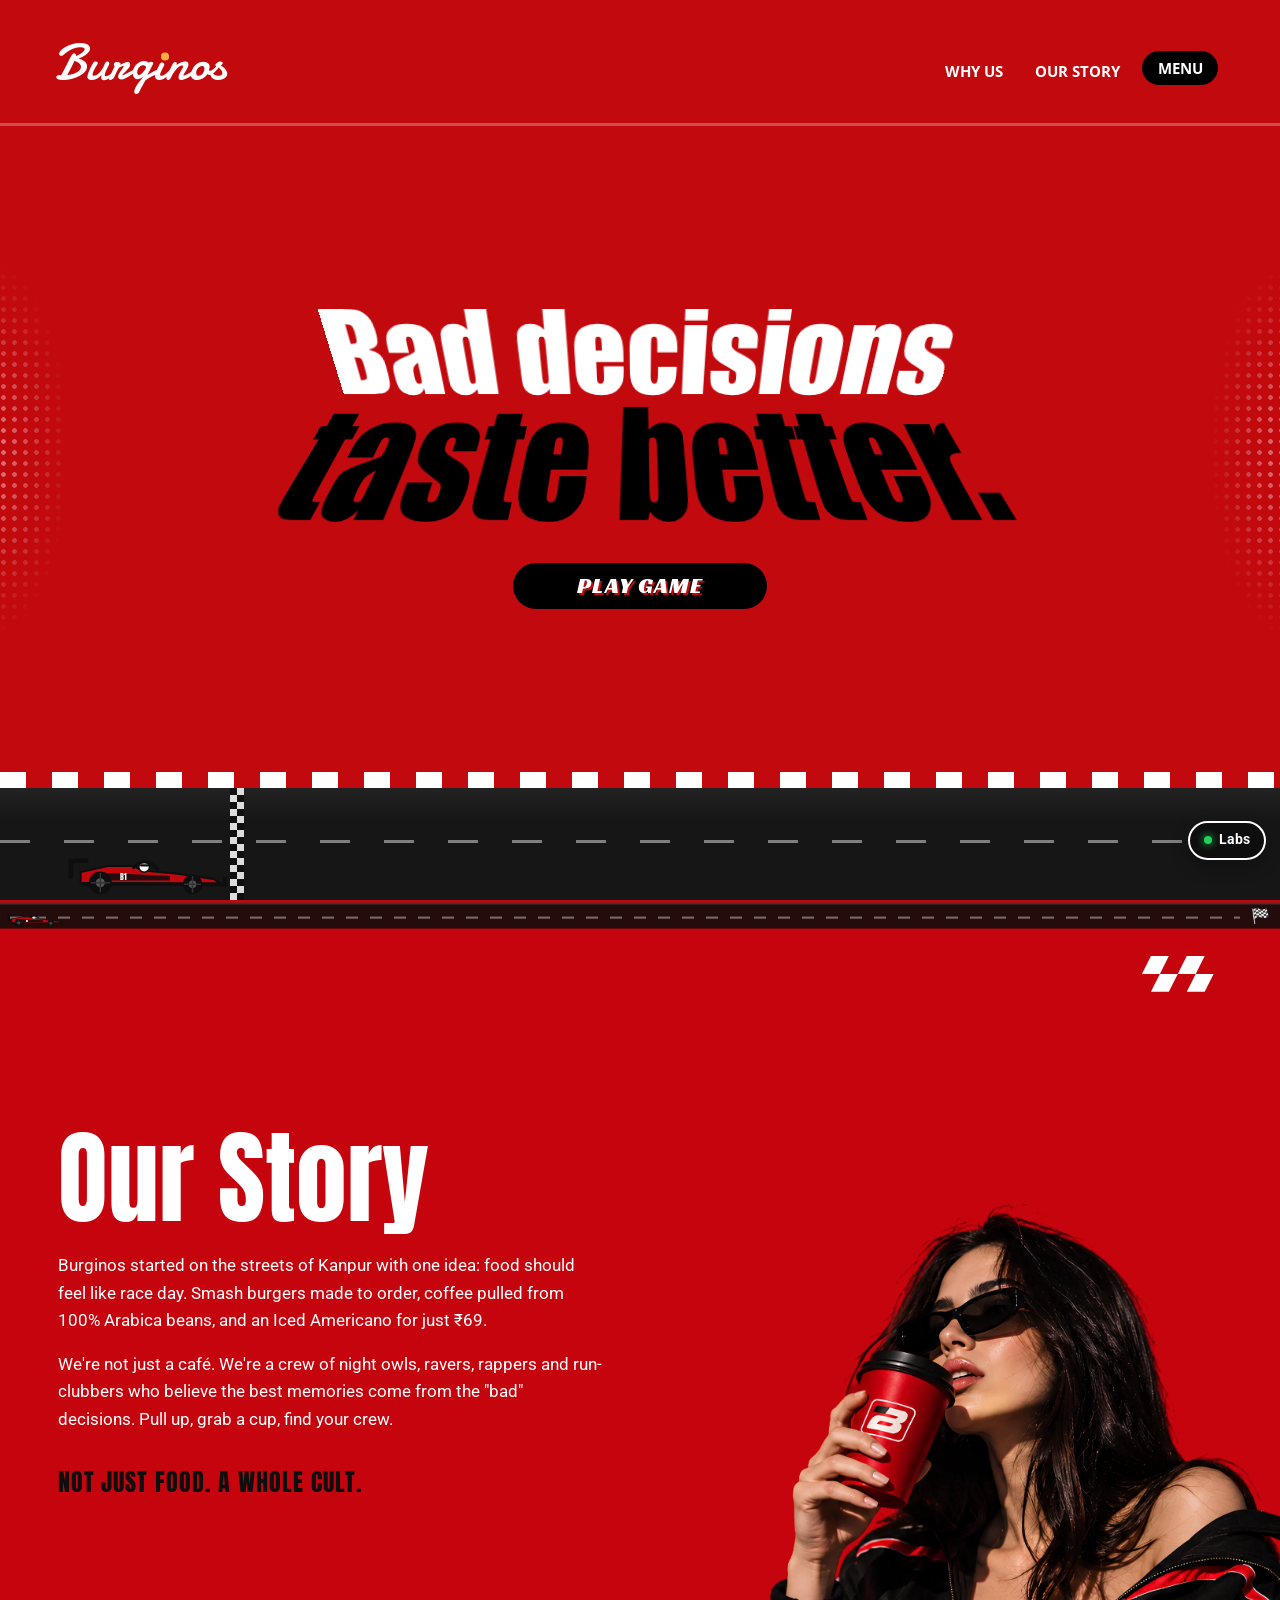
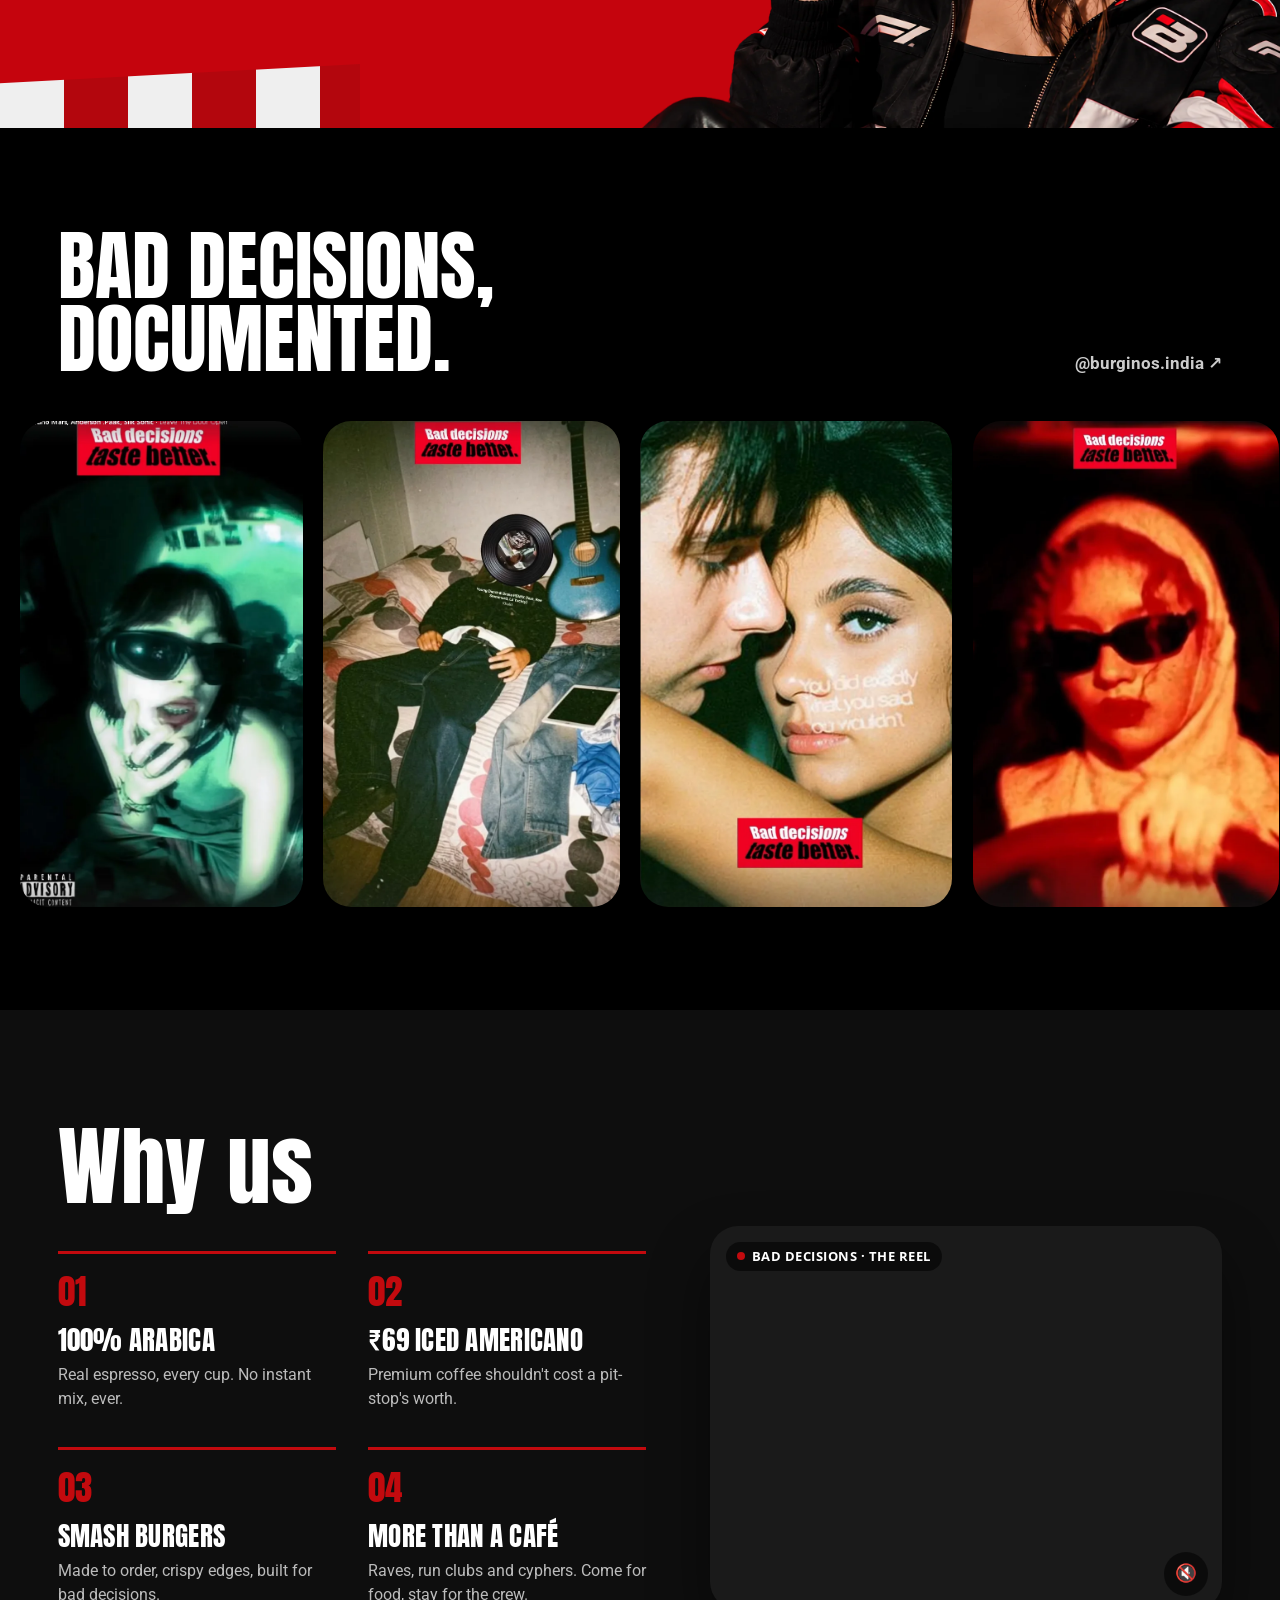
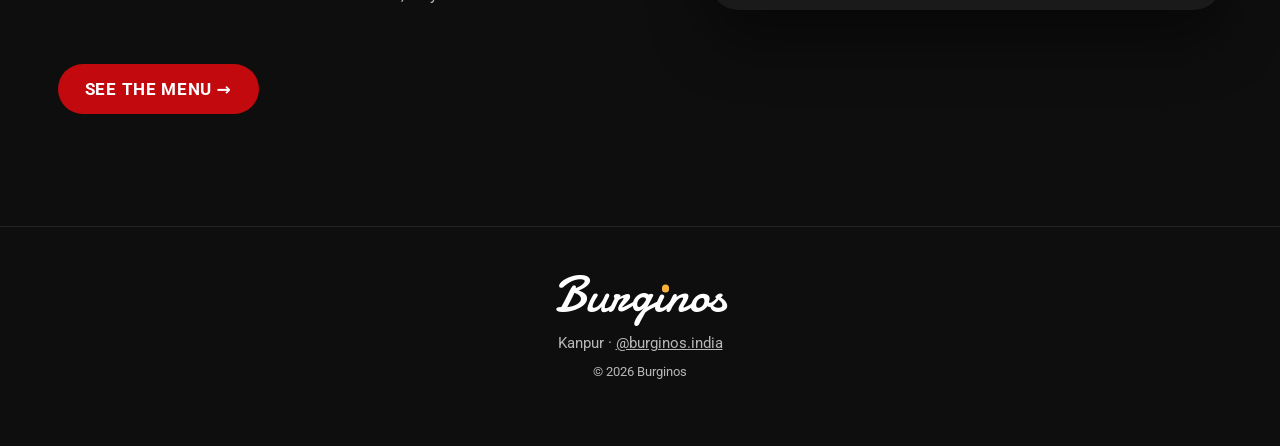
==== commit 5ff6bbd5: "Improved UI and major changes" ====
--- a/index.html
+++ b/index.html
@@ -3,303 +3,147 @@
 <head>
   <meta charset="utf-8" />
   <meta name="viewport" content="width=device-width, initial-scale=1" />
-  <title>Burginos — Bad decisions taste better 🏁</title>
-  <meta name="description" content="Burginos, Kanpur. Street food × culture × F1. Burgers, 100% Arabica coffee and nights you won't remember to forget. Not just food — a whole cult." />
-  <meta name="theme-color" content="#E10600" />
+  <title>Burginos · Bad decisions taste better</title>
+  <meta name="description" content="Burginos, Kanpur. Smash burgers, 100% Arabica coffee and an F1 attitude. Not just food, a whole cult." />
+  <meta name="theme-color" content="#C2080E" />
   <link rel="icon" href="favicon.svg" type="image/svg+xml" />
   <link rel="preconnect" href="https://fonts.googleapis.com" />
   <link rel="preconnect" href="https://fonts.gstatic.com" crossorigin />
-  <link href="https://fonts.googleapis.com/css2?family=Archivo:ital,wdth,wght@0,62..125,100..900;1,62..125,100..900&family=JetBrains+Mono:wght@400;700&family=Yellowtail&display=swap" rel="stylesheet" />
+  <link href="https://fonts.googleapis.com/css2?family=Anton&family=Damion&family=Open+Sans:wght@400;700&family=Racing+Sans+One&family=Roboto:wght@400;500;700&display=swap" rel="stylesheet" />
   <link rel="stylesheet" href="styles.css" />
 </head>
 <body>
-  <!-- RACE CONTROL BAR -->
-  <div class="race-control" role="note">
-    <span class="rc-label">Race control</span>
-    <a href="#events" class="rc-msg" id="rcMsg">Loading the calendar…</a>
+  <!-- HERO -->
+  <section class="hero" id="top">
+    <header class="nav">
+      <a href="index.html" class="logo" aria-label="Burginos home">Burg<span class="i-dot">i</span>nos</a>
+      <nav class="nav-links" id="navLinks">
+        <a href="#why" class="nav-plain">Why us</a>
+        <a href="#story" class="nav-plain">Our story</a>
+        <a href="menu.html" class="nav-menu">Menu</a>
+      </nav>
+      <button class="nav-toggle" id="navToggle" aria-label="Open navigation" aria-expanded="false"><span></span><span></span></button>
+    </header>
+
+    <div class="halftone halftone-left" aria-hidden="true"></div>
+    <div class="halftone halftone-right" aria-hidden="true"></div>
+
+    <div class="hero-center">
+      <!-- Headline letterforms are Impact outlines (Impact can't be served as a web font);
+           the real text is kept for screen readers and search. -->
+      <h1 class="hero-title">
+        <span class="sr-only">Bad decisions taste better.</span>
+        <svg class="t1" viewBox="84 -1619 11760.0 1643" aria-hidden="true"><path d="M84 -1619H504Q703 -1619 805.5 -1588.0Q908 -1557 971.0 -1462.5Q1034 -1368 1034 -1158Q1034 -1016 989.5 -960.0Q945 -904 814 -874Q960 -841 1012.0 -764.5Q1064 -688 1064 -530V-380Q1064 -216 1026.5 -137.0Q989 -58 907.0 -29.0Q825 0 571 0H84ZM505 -1342V-982Q532 -983 547 -983Q609 -983 626.0 -1013.5Q643 -1044 643 -1188Q643 -1264 629.0 -1294.5Q615 -1325 592.5 -1333.0Q570 -1341 505 -1342ZM505 -730V-277Q594 -280 618.5 -305.0Q643 -330 643 -428V-579Q643 -683 621.0 -705.0Q599 -727 505 -730ZM1564 -813H1185V-902Q1185 -1056 1220.5 -1139.5Q1256 -1223 1363.0 -1287.0Q1470 -1351 1641 -1351Q1846 -1351 1950.0 -1278.5Q2054 -1206 2075.0 -1100.5Q2096 -995 2096 -666V0H1703V-118Q1666 -47 1607.5 -11.5Q1549 24 1468 24Q1362 24 1273.5 -35.5Q1185 -95 1185 -296V-405Q1185 -554 1232.0 -608.0Q1279 -662 1465 -734Q1664 -812 1678.0 -839.0Q1692 -866 1692 -949Q1692 -1053 1676.5 -1084.5Q1661 -1116 1625 -1116Q1584 -1116 1574.0 -1089.5Q1564 -1063 1564 -952ZM1692 -631Q1595 -560 1579.5 -512.0Q1564 -464 1564 -374Q1564 -271 1577.5 -241.0Q1591 -211 1631 -211Q1669 -211 1680.5 -234.5Q1692 -258 1692 -358ZM3154 -1619V0H2750V-96Q2692 -36 2628.0 -6.0Q2564 24 2494 24Q2400 24 2331.0 -25.5Q2262 -75 2242.5 -140.0Q2223 -205 2223 -352V-973Q2223 -1126 2242.5 -1190.0Q2262 -1254 2332.0 -1302.5Q2402 -1351 2499 -1351Q2574 -1351 2636.5 -1324.0Q2699 -1297 2750 -1243V-1619ZM2750 -993Q2750 -1066 2737.5 -1091.0Q2725 -1116 2688 -1116Q2652 -1116 2639.5 -1093.5Q2627 -1071 2627 -993V-343Q2627 -262 2639.0 -236.5Q2651 -211 2685 -211Q2724 -211 2737.0 -239.5Q2750 -268 2750 -379ZM4579.0 -1619V0H4175.0V-96Q4117.0 -36 4053.0 -6.0Q3989.0 24 3919.0 24Q3825.0 24 3756.0 -25.5Q3687.0 -75 3667.5 -140.0Q3648.0 -205 3648.0 -352V-973Q3648.0 -1126 3667.5 -1190.0Q3687.0 -1254 3757.0 -1302.5Q3827.0 -1351 3924.0 -1351Q3999.0 -1351 4061.5 -1324.0Q4124.0 -1297 4175.0 -1243V-1619ZM4175.0 -993Q4175.0 -1066 4162.5 -1091.0Q4150.0 -1116 4113.0 -1116Q4077.0 -1116 4064.5 -1093.5Q4052.0 -1071 4052.0 -993V-343Q4052.0 -262 4064.0 -236.5Q4076.0 -211 4110.0 -211Q4149.0 -211 4162.0 -239.5Q4175.0 -268 4175.0 -379ZM5639.0 -640H5116.0V-353Q5116.0 -263 5129.0 -237.0Q5142.0 -211 5179.0 -211Q5225.0 -211 5240.5 -245.5Q5256.0 -280 5256.0 -379V-554H5639.0V-456Q5639.0 -333 5623.5 -267.0Q5608.0 -201 5551.0 -126.0Q5494.0 -51 5406.5 -13.5Q5319.0 24 5187.0 24Q5059.0 24 4961.0 -13.0Q4863.0 -50 4808.5 -114.5Q4754.0 -179 4733.0 -256.5Q4712.0 -334 4712.0 -482V-869Q4712.0 -1043 4759.0 -1143.5Q4806.0 -1244 4913.0 -1297.5Q5020.0 -1351 5159.0 -1351Q5329.0 -1351 5439.5 -1286.5Q5550.0 -1222 5594.5 -1115.5Q5639.0 -1009 5639.0 -816ZM5234.0 -856V-953Q5234.0 -1056 5223.0 -1086.0Q5212.0 -1116 5178.0 -1116Q5136.0 -1116 5126.0 -1090.5Q5116.0 -1065 5116.0 -953V-856ZM6664.0 -826H6283.0V-979Q6283.0 -1059 6270.0 -1087.5Q6257.0 -1116 6222.0 -1116Q6187.0 -1116 6175.0 -1091.0Q6163.0 -1066 6163.0 -979V-353Q6163.0 -282 6181.0 -246.5Q6199.0 -211 6234.0 -211Q6275.0 -211 6289.5 -248.0Q6304.0 -285 6304.0 -388V-546H6664.0Q6663.0 -387 6652.5 -307.5Q6642.0 -228 6585.5 -144.5Q6529.0 -61 6438.0 -18.5Q6347.0 24 6213.0 24Q6042.0 24 5942.0 -34.5Q5842.0 -93 5800.5 -198.5Q5759.0 -304 5759.0 -498V-875Q5759.0 -1044 5793.0 -1130.0Q5827.0 -1216 5938.0 -1283.5Q6049.0 -1351 6208.0 -1351Q6366.0 -1351 6478.0 -1284.0Q6590.0 -1217 6627.0 -1115.0Q6664.0 -1013 6664.0 -826ZM7200.0 -1619V-1408H6784.0V-1619ZM7200.0 -1327V0H6784.0V-1327ZM8170.0 -903H7812.0V-975Q7812.0 -1067 7801.5 -1091.5Q7791.0 -1116 7749.0 -1116Q7715.0 -1116 7698.0 -1093.5Q7681.0 -1071 7681.0 -1026Q7681.0 -965 7689.5 -936.5Q7698.0 -908 7740.5 -874.0Q7783.0 -840 7915.0 -775Q8091.0 -689 8146.0 -613Q8201.0 -537 8201.0 -392Q8201.0 -230 8159.0 -147.5Q8117.0 -65 8018.5 -20.5Q7920.0 24 7781.0 24Q7627.0 24 7517.5 -24.0Q7408.0 -72 7367.0 -154.0Q7326.0 -236 7326.0 -402V-466H7684.0V-382Q7684.0 -275 7697.5 -243.0Q7711.0 -211 7751.0 -211Q7794.0 -211 7811.0 -232.5Q7828.0 -254 7828.0 -323Q7828.0 -418 7806.0 -442Q7783.0 -466 7571.0 -584Q7393.0 -684 7354.0 -765.5Q7315.0 -847 7315.0 -959Q7315.0 -1118 7357.0 -1193.5Q7399.0 -1269 7499.5 -1310.0Q7600.0 -1351 7733.0 -1351Q7865.0 -1351 7957.5 -1317.5Q8050.0 -1284 8099.5 -1229.0Q8149.0 -1174 8159.5 -1127.0Q8170.0 -1080 8170.0 -980ZM8725.0 -1619V-1408H8309.0V-1619ZM8725.0 -1327V0H8309.0V-1327ZM9784.0 -861V-536Q9784.0 -357 9766.0 -273.5Q9748.0 -190 9689.0 -117.5Q9630.0 -45 9537.5 -10.5Q9445.0 24 9325.0 24Q9191.0 24 9098.0 -5.5Q9005.0 -35 8953.5 -94.5Q8902.0 -154 8880.0 -238.5Q8858.0 -323 8858.0 -492V-832Q8858.0 -1017 8898.0 -1121.0Q8938.0 -1225 9042.0 -1288.0Q9146.0 -1351 9308.0 -1351Q9444.0 -1351 9541.5 -1310.5Q9639.0 -1270 9692.0 -1205.0Q9745.0 -1140 9764.5 -1071.0Q9784.0 -1002 9784.0 -861ZM9380.0 -961Q9380.0 -1063 9369.0 -1089.5Q9358.0 -1116 9322.0 -1116Q9286.0 -1116 9274.0 -1089.5Q9262.0 -1063 9262.0 -961V-362Q9262.0 -268 9274.0 -239.5Q9286.0 -211 9321.0 -211Q9357.0 -211 9368.5 -237.0Q9380.0 -263 9380.0 -349ZM10328.0 -1327 10321.0 -1205Q10365.0 -1278 10428.5 -1314.5Q10492.0 -1351 10575.0 -1351Q10679.0 -1351 10745.0 -1302.0Q10811.0 -1253 10830.0 -1178.5Q10849.0 -1104 10849.0 -930V0H10445.0V-919Q10445.0 -1056 10436.0 -1086.0Q10427.0 -1116 10386.0 -1116Q10343.0 -1116 10332.0 -1081.5Q10321.0 -1047 10321.0 -897V0H9917.0V-1327ZM11813.0 -903H11455.0V-975Q11455.0 -1067 11444.5 -1091.5Q11434.0 -1116 11392.0 -1116Q11358.0 -1116 11341.0 -1093.5Q11324.0 -1071 11324.0 -1026Q11324.0 -965 11332.5 -936.5Q11341.0 -908 11383.5 -874.0Q11426.0 -840 11558.0 -775Q11734.0 -689 11789.0 -613Q11844.0 -537 11844.0 -392Q11844.0 -230 11802.0 -147.5Q11760.0 -65 11661.5 -20.5Q11563.0 24 11424.0 24Q11270.0 24 11160.5 -24.0Q11051.0 -72 11010.0 -154.0Q10969.0 -236 10969.0 -402V-466H11327.0V-382Q11327.0 -275 11340.5 -243.0Q11354.0 -211 11394.0 -211Q11437.0 -211 11454.0 -232.5Q11471.0 -254 11471.0 -323Q11471.0 -418 11449.0 -442Q11426.0 -466 11214.0 -584Q11036.0 -684 10997.0 -765.5Q10958.0 -847 10958.0 -959Q10958.0 -1118 11000.0 -1193.5Q11042.0 -1269 11142.5 -1310.0Q11243.0 -1351 11376.0 -1351Q11508.0 -1351 11600.5 -1317.5Q11693.0 -1284 11742.5 -1229.0Q11792.0 -1174 11802.5 -1127.0Q11813.0 -1080 11813.0 -980Z"/></svg>
+        <svg class="t2" viewBox="6 -1619 9983.0 1643" aria-hidden="true"><path d="M498 -1504V-1295H607V-1085H498V-375Q498 -244 511.5 -229.0Q525 -214 624 -214V0H461Q323 0 264.0 -11.5Q205 -23 160.0 -64.5Q115 -106 104.0 -159.5Q93 -213 93 -411V-1085H6V-1295H93V-1504ZM1057 -813H678V-902Q678 -1056 713.5 -1139.5Q749 -1223 856.0 -1287.0Q963 -1351 1134 -1351Q1339 -1351 1443.0 -1278.5Q1547 -1206 1568.0 -1100.5Q1589 -995 1589 -666V0H1196V-118Q1159 -47 1100.5 -11.5Q1042 24 961 24Q855 24 766.5 -35.5Q678 -95 678 -296V-405Q678 -554 725.0 -608.0Q772 -662 958 -734Q1157 -812 1171.0 -839.0Q1185 -866 1185 -949Q1185 -1053 1169.5 -1084.5Q1154 -1116 1118 -1116Q1077 -1116 1067.0 -1089.5Q1057 -1063 1057 -952ZM1185 -631Q1088 -560 1072.5 -512.0Q1057 -464 1057 -374Q1057 -271 1070.5 -241.0Q1084 -211 1124 -211Q1162 -211 1173.5 -234.5Q1185 -258 1185 -358ZM2553 -903H2195V-975Q2195 -1067 2184.5 -1091.5Q2174 -1116 2132 -1116Q2098 -1116 2081.0 -1093.5Q2064 -1071 2064 -1026Q2064 -965 2072.5 -936.5Q2081 -908 2123.5 -874.0Q2166 -840 2298 -775Q2474 -689 2529 -613Q2584 -537 2584 -392Q2584 -230 2542.0 -147.5Q2500 -65 2401.5 -20.5Q2303 24 2164 24Q2010 24 1900.5 -24.0Q1791 -72 1750.0 -154.0Q1709 -236 1709 -402V-466H2067V-382Q2067 -275 2080.5 -243.0Q2094 -211 2134 -211Q2177 -211 2194.0 -232.5Q2211 -254 2211 -323Q2211 -418 2189 -442Q2166 -466 1954 -584Q1776 -684 1737.0 -765.5Q1698 -847 1698 -959Q1698 -1118 1740.0 -1193.5Q1782 -1269 1882.5 -1310.0Q1983 -1351 2116 -1351Q2248 -1351 2340.5 -1317.5Q2433 -1284 2482.5 -1229.0Q2532 -1174 2542.5 -1127.0Q2553 -1080 2553 -980ZM3118 -1504V-1295H3227V-1085H3118V-375Q3118 -244 3131.5 -229.0Q3145 -214 3244 -214V0H3081Q2943 0 2884.0 -11.5Q2825 -23 2780.0 -64.5Q2735 -106 2724.0 -159.5Q2713 -213 2713 -411V-1085H2626V-1295H2713V-1504ZM4231 -640H3708V-353Q3708 -263 3721.0 -237.0Q3734 -211 3771 -211Q3817 -211 3832.5 -245.5Q3848 -280 3848 -379V-554H4231V-456Q4231 -333 4215.5 -267.0Q4200 -201 4143.0 -126.0Q4086 -51 3998.5 -13.5Q3911 24 3779 24Q3651 24 3553.0 -13.0Q3455 -50 3400.5 -114.5Q3346 -179 3325.0 -256.5Q3304 -334 3304 -482V-869Q3304 -1043 3351.0 -1143.5Q3398 -1244 3505.0 -1297.5Q3612 -1351 3751 -1351Q3921 -1351 4031.5 -1286.5Q4142 -1222 4186.5 -1115.5Q4231 -1009 4231 -816ZM3826 -856V-953Q3826 -1056 3815.0 -1086.0Q3804 -1116 3770 -1116Q3728 -1116 3718.0 -1090.5Q3708 -1065 3708 -953V-856ZM5128.0 -1619V-1236Q5178.0 -1294 5239.5 -1322.5Q5301.0 -1351 5373.0 -1351Q5456.0 -1351 5517.0 -1325.0Q5578.0 -1299 5610.0 -1252.0Q5642.0 -1205 5648.5 -1160.0Q5655.0 -1115 5655.0 -968V-370Q5655.0 -224 5635.5 -152.5Q5616.0 -81 5544.0 -28.5Q5472.0 24 5373.0 24Q5302.0 24 5240.5 -7.0Q5179.0 -38 5128.0 -100L5102.0 0H4724.0V-1619ZM5251.0 -950Q5251.0 -1053 5238.0 -1084.5Q5225.0 -1116 5187.0 -1116Q5150.0 -1116 5139.0 -1088.5Q5128.0 -1061 5128.0 -950V-378Q5128.0 -271 5140.5 -241.0Q5153.0 -211 5190.0 -211Q5228.0 -211 5239.5 -242.0Q5251.0 -273 5251.0 -391ZM6703.0 -640H6180.0V-353Q6180.0 -263 6193.0 -237.0Q6206.0 -211 6243.0 -211Q6289.0 -211 6304.5 -245.5Q6320.0 -280 6320.0 -379V-554H6703.0V-456Q6703.0 -333 6687.5 -267.0Q6672.0 -201 6615.0 -126.0Q6558.0 -51 6470.5 -13.5Q6383.0 24 6251.0 24Q6123.0 24 6025.0 -13.0Q5927.0 -50 5872.5 -114.5Q5818.0 -179 5797.0 -256.5Q5776.0 -334 5776.0 -482V-869Q5776.0 -1043 5823.0 -1143.5Q5870.0 -1244 5977.0 -1297.5Q6084.0 -1351 6223.0 -1351Q6393.0 -1351 6503.5 -1286.5Q6614.0 -1222 6658.5 -1115.5Q6703.0 -1009 6703.0 -816ZM6298.0 -856V-953Q6298.0 -1056 6287.0 -1086.0Q6276.0 -1116 6242.0 -1116Q6200.0 -1116 6190.0 -1090.5Q6180.0 -1065 6180.0 -953V-856ZM7261.0 -1504V-1295H7370.0V-1085H7261.0V-375Q7261.0 -244 7274.5 -229.0Q7288.0 -214 7387.0 -214V0H7224.0Q7086.0 0 7027.0 -11.5Q6968.0 -23 6923.0 -64.5Q6878.0 -106 6867.0 -159.5Q6856.0 -213 6856.0 -411V-1085H6769.0V-1295H6856.0V-1504ZM7885.0 -1504V-1295H7994.0V-1085H7885.0V-375Q7885.0 -244 7898.5 -229.0Q7912.0 -214 8011.0 -214V0H7848.0Q7710.0 0 7651.0 -11.5Q7592.0 -23 7547.0 -64.5Q7502.0 -106 7491.0 -159.5Q7480.0 -213 7480.0 -411V-1085H7393.0V-1295H7480.0V-1504ZM8998.0 -640H8475.0V-353Q8475.0 -263 8488.0 -237.0Q8501.0 -211 8538.0 -211Q8584.0 -211 8599.5 -245.5Q8615.0 -280 8615.0 -379V-554H8998.0V-456Q8998.0 -333 8982.5 -267.0Q8967.0 -201 8910.0 -126.0Q8853.0 -51 8765.5 -13.5Q8678.0 24 8546.0 24Q8418.0 24 8320.0 -13.0Q8222.0 -50 8167.5 -114.5Q8113.0 -179 8092.0 -256.5Q8071.0 -334 8071.0 -482V-869Q8071.0 -1043 8118.0 -1143.5Q8165.0 -1244 8272.0 -1297.5Q8379.0 -1351 8518.0 -1351Q8688.0 -1351 8798.5 -1286.5Q8909.0 -1222 8953.5 -1115.5Q8998.0 -1009 8998.0 -816ZM8593.0 -856V-953Q8593.0 -1056 8582.0 -1086.0Q8571.0 -1116 8537.0 -1116Q8495.0 -1116 8485.0 -1090.5Q8475.0 -1065 8475.0 -953V-856ZM9534.0 -1327 9518.0 -1153Q9606.0 -1340 9773.0 -1351V-884Q9662.0 -884 9610.0 -854.0Q9558.0 -824 9546.0 -770.5Q9534.0 -717 9534.0 -524V0H9130.0V-1327ZM9989.0 -330V0H9684.0V-330Z"/></svg>
+      </h1>
+
+      <!-- the pill doubles as the F1 light gantry while the game runs -->
+      <button class="play-btn" id="playBtn">
+        <span class="btn-label" id="btnLabel">Play game</span>
+        <span class="btn-lights" aria-hidden="true"><i></i><i></i><i></i><i></i><i></i></span>
+      </button>
+      <p class="game-msg" id="gameMsg" aria-live="polite"></p>
+      <button class="share-btn" id="shareBtn" hidden>Share my time ↗</button>
+    </div>
+
+    <!-- TRACK -->
+    <div class="track" id="track" aria-hidden="true">
+      <div class="kerb"></div>
+      <div class="asphalt">
+        <div class="start-line"></div>
+        <div class="lane-line"></div>
+        <svg class="car car-rival car-art" id="rivalCar" viewBox="0 0 220 64"></svg>
+        <svg class="car car-you car-art" id="yourCar" viewBox="0 0 220 64"></svg>
+      </div>
+    </div>
+  </section>
+
+  <!-- OUR STORY -->
+  <section class="about" id="story">
+    <div class="about-copy reveal">
+      <h2>Our Story</h2>
+      <p>Burginos started on the streets of Kanpur with one idea: food should feel like race day. Smash burgers made to order, coffee pulled from 100% Arabica beans, and an Iced Americano for just ₹69.</p>
+      <p>We're not just a café. We're a crew of night owls, ravers, rappers and run-clubbers who believe the best memories come from the "bad" decisions. Pull up, grab a cup, find your crew.</p>
+      <p class="about-sign">Not just food. A whole cult.</p>
+    </div>
+    <div class="about-photo">
+      <!-- our-story.webp is a 195KB export of Bad_decisions_2.png (5.8MB), kept as the fallback -->
+      <picture>
+        <source srcset="assets/our-story.webp" type="image/webp" />
+        <img id="aboutImg" src="assets/Bad_decisions_2.png" width="1821" height="1700" alt="Burginos crew member in a racing jacket sipping from a Burginos cup" loading="lazy" />
+      </picture>
+    </div>
+    <svg class="flag-mark" viewBox="0 0 100 40" aria-hidden="true"><g fill="#fff"><path d="M20 0h20l-10 20H10z"/><path d="M60 0h20l-10 20H50z"/><path d="M30 20h20l-10 20H20z"/><path d="M70 20h20l-10 20H60z"/></g></svg>
+    <div class="about-kerb" aria-hidden="true"></div>
+  </section>
+
+  <!-- GALLERY: one-row auto-sliding strip (AlienKind-style). script.js clones the set for a seamless loop. -->
+  <section class="gallery" id="gallery" aria-labelledby="galleryTitle">
+    <div class="gallery-head">
+      <h2 id="galleryTitle">Bad decisions,<br />documented.</h2>
+      <a href="https://www.instagram.com/burginos.india/" target="_blank" rel="noopener">@burginos.india ↗</a>
+    </div>
+    <div class="gallery-strip">
+      <div class="gallery-track" id="galleryTrack">
+        <img src="assets/gallery/gallery-1.webp" width="686" height="1182" alt="Campaign poster: girl in sunglasses under green light" loading="lazy" />
+        <img src="assets/gallery/gallery-2.webp" width="717" height="1177" alt="Campaign poster: guy sprawled on a bed with a vinyl record over his face" loading="lazy" />
+        <img src="assets/gallery/gallery-3.webp" width="752" height="1172" alt="Campaign poster: couple close-up, 'you did exactly what you said you wouldn't'" loading="lazy" />
+        <img src="assets/gallery/gallery-4.webp" width="737" height="1170" alt="Campaign poster: girl in a headscarf and sunglasses in red light" loading="lazy" />
+        <img src="assets/gallery/gallery-5.webp" width="766" height="1017" alt="Campaign poster: girl posing against a street barrier" loading="lazy" />
+        <img src="assets/gallery/gallery-6.webp" width="722" height="1007" alt="Campaign poster: fisheye shot of a girl in a bandana" loading="lazy" />
+        <img src="assets/gallery/gallery-7.webp" width="737" height="977" alt="Burginos iced coffee cup with the 'Bad decisions taste better' label" loading="lazy" />
+      </div>
+    </div>
+  </section>
+
+  <!-- WHY US (with the looping reel) -->
+  <section class="why" id="why">
+    <div class="why-copy">
+      <h2 class="reveal">Why us</h2>
+      <div class="why-grid">
+        <article class="reveal"><span>01</span><h3>100% Arabica</h3><p>Real espresso, every cup. No instant mix, ever.</p></article>
+        <article class="reveal"><span>02</span><h3>₹69 Iced Americano</h3><p>Premium coffee shouldn't cost a pit-stop's worth.</p></article>
+        <article class="reveal"><span>03</span><h3>Smash burgers</h3><p>Made to order, crispy edges, built for bad decisions.</p></article>
+        <article class="reveal"><span>04</span><h3>More than a café</h3><p>Raves, run clubs and cyphers. Come for food, stay for the crew.</p></article>
+      </div>
+      <a href="menu.html" class="cta">See the menu →</a>
+    </div>
+    <!-- the reel is 9:16 with the footage in a 4:3 band; the 4:3 box + object-fit: cover crops the black bars.
+         src is set by script.js when the card nears the viewport (13MB file). -->
+    <figure class="why-video reveal">
+      <video id="reel" data-src="assets/emmanorts_7f68f7aad32f4bcd95a467724c391799.mp4" muted loop playsinline preload="none" aria-label="Burginos campaign reel"></video>
+      <span class="reel-tag"><i></i>Bad decisions · the reel</span>
+      <button class="reel-sound" id="reelSound" aria-pressed="false" aria-label="Turn sound on">🔇</button>
+    </figure>
+  </section>
+
+  <footer class="footer">
+    <a href="index.html" class="logo">Burg<span class="i-dot">i</span>nos</a>
+    <p>Kanpur · <a href="https://www.instagram.com/burginos.india/" target="_blank" rel="noopener">@burginos.india</a></p>
+    <p class="footer-legal">© <span class="year"></span> Burginos</p>
+  </footer>
+
+  <!-- EXPERIMENTAL: scroll-progress car -->
+  <div class="scroll-track" id="scrollTrack" aria-hidden="true">
+    <div class="scroll-line"></div>
+    <svg class="scroll-car car-art" id="scrollCar" viewBox="0 0 220 64"></svg>
+    <span class="scroll-flag">🏁</span>
   </div>
 
-  <!-- NAV -->
-  <header class="nav">
-    <a href="#top" class="brand" aria-label="Burginos home">
-      <svg class="brand-mark" viewBox="0 0 64 64" aria-hidden="true">
-        <rect width="64" height="64" rx="14" fill="#E10600"/>
-        <g transform="skewX(-12) translate(8 0)">
-          <path fill="#fff" fill-rule="evenodd" d="M18 13 H42 Q54 13 54 25 Q54 31 49 33 Q56 36 56 44 Q56 51 50 51 H18 Z M28 21 V29 H40 Q44 29 44 25 Q44 21 40 21 Z M28 36 V44 H41 Q46 44 46 40 Q46 36 41 36 Z"/>
-          <path fill="#FFC400" d="M9 13 H16 V22 H9 Z"/>
-        </g>
-      </svg>
-      <span class="brand-word">Burginos</span>
-    </a>
-    <nav class="nav-links" id="navLinks">
-      <a href="#menu">Menu</a>
-      <a href="#challenge">Lights out</a>
-      <a href="#events">Events</a>
-      <a href="#find">Pit lane</a>
-    </nav>
-    <div class="nav-actions">
-      <button class="cart-btn" id="cartBtn" aria-label="Cart">
-        <svg viewBox="0 0 24 24" aria-hidden="true"><path d="M3 4h2l2.4 11.2a2 2 0 0 0 2 1.6h7.7a2 2 0 0 0 2-1.5L21 8H6.2" fill="none" stroke="currentColor" stroke-width="2.2" stroke-linecap="round" stroke-linejoin="round"/><circle cx="10" cy="20.5" r="1.5" fill="currentColor"/><circle cx="17" cy="20.5" r="1.5" fill="currentColor"/></svg>
-        <span class="cart-count" id="cartCount">0</span>
-      </button>
-      <a href="#order" class="btn btn-red">Order now</a>
-      <button class="nav-toggle" id="navToggle" aria-label="Open menu" aria-expanded="false">
-        <span></span><span></span><span></span>
-      </button>
+  <!-- EXPERIMENTAL: labs panel for client review -->
+  <div class="labs" id="labs">
+    <button class="labs-btn" id="labsBtn" aria-expanded="false" aria-controls="labsPanel"><span class="labs-dot"></span>Labs</button>
+    <div class="labs-panel" id="labsPanel" hidden>
+      <p class="labs-title">Experimental features</p>
+      <p class="labs-note">Toggle to preview. Keep what the client likes.</p>
+      <div id="labsList"></div>
     </div>
-  </header>
-
-  <main id="top">
-    <!-- HERO -->
-    <section class="hero zigzag-bottom">
-      <div class="grain" aria-hidden="true"></div>
-      <div class="start-lights" aria-hidden="true">
-        <div class="pod"><i></i><i></i></div>
-        <div class="pod"><i></i><i></i></div>
-        <div class="pod"><i></i><i></i></div>
-        <div class="pod"><i></i><i></i></div>
-        <div class="pod"><i></i><i></i></div>
-      </div>
-      <p class="kicker">Kanpur · Street food × Culture × F1</p>
-      <h1 class="hero-title">
-        <span class="line">Bad decisions</span>
-        <span class="line">taste <span class="outline">better.</span></span>
-      </h1>
-      <p class="lights-out-text" aria-hidden="true">Lights out &amp; away we eat</p>
-
-      <div class="hero-stage">
-        <span class="sticker s-1">100% Arabica ☕</span>
-        <span class="sticker s-2">Iced Americano ₹69</span>
-        <span class="sticker s-3">🔞 Not for good decisions</span>
-        <svg class="hero-burger" viewBox="0 0 440 400" role="img" aria-label="Illustrated burger with a chequered flag">
-          <defs>
-            <pattern id="chk" width="16" height="16" patternUnits="userSpaceOnUse">
-              <rect width="16" height="16" fill="#FFF4E2"/>
-              <rect width="8" height="8" fill="#0D0D0D"/>
-              <rect x="8" y="8" width="8" height="8" fill="#0D0D0D"/>
-            </pattern>
-          </defs>
-          <!-- speed lines -->
-          <g class="speed" stroke="#FFF4E2" stroke-width="7" stroke-linecap="round">
-            <line x1="0" y1="190" x2="60" y2="190"/>
-            <line x1="14" y1="230" x2="56" y2="230"/>
-            <line x1="4" y1="270" x2="62" y2="270"/>
-          </g>
-          <!-- flag -->
-          <g class="flag">
-            <line x1="236" y1="96" x2="236" y2="10" stroke="#0D0D0D" stroke-width="6" stroke-linecap="round"/>
-            <path class="flag-cloth" d="M236 12 Q270 4 296 14 Q322 24 352 14 L352 62 Q322 72 296 62 Q270 52 236 60 Z" fill="url(#chk)" stroke="#0D0D0D" stroke-width="5" stroke-linejoin="round"/>
-          </g>
-          <!-- bun top -->
-          <path d="M84 196 Q84 86 230 86 Q376 86 376 196 Z" fill="#FFF4E2" stroke="#0D0D0D" stroke-width="7" stroke-linejoin="round"/>
-          <path d="M120 150 Q140 112 186 102" fill="none" stroke="#0D0D0D" stroke-width="4" stroke-linecap="round" opacity=".5"/>
-          <g fill="#0D0D0D">
-            <ellipse cx="150" cy="160" rx="6" ry="3.5" transform="rotate(-30 150 160)"/>
-            <ellipse cx="310" cy="150" rx="6" ry="3.5" transform="rotate(30 310 150)"/>
-            <ellipse cx="282" cy="118" rx="6" ry="3.5" transform="rotate(15 282 118)"/>
-            <ellipse cx="330" cy="178" rx="6" ry="3.5" transform="rotate(40 330 178)"/>
-            <ellipse cx="124" cy="182" rx="6" ry="3.5" transform="rotate(-40 124 182)"/>
-          </g>
-          <!-- race number roundel -->
-          <circle cx="230" cy="150" r="32" fill="#E10600" stroke="#0D0D0D" stroke-width="6"/>
-          <text x="230" y="163" text-anchor="middle" class="roundel-text">B1</text>
-          <!-- lettuce -->
-          <path d="M70 196 Q92 222 114 196 Q136 222 158 196 Q180 222 202 196 Q224 222 246 196 Q268 222 290 196 Q312 222 334 196 Q356 222 390 196 L390 214 L70 214 Z" fill="#FFF4E2" stroke="#0D0D0D" stroke-width="7" stroke-linejoin="round"/>
-          <!-- cheese -->
-          <path d="M76 210 H384 L366 232 L338 232 L326 266 L312 232 H240 L228 256 L216 232 H96 Z" fill="#FFC400" stroke="#0D0D0D" stroke-width="7" stroke-linejoin="round"/>
-          <!-- patty -->
-          <rect x="72" y="228" width="316" height="56" rx="28" fill="#0D0D0D"/>
-          <path d="M110 250 h26 M180 262 h30 M252 248 h24 M318 260 h28" stroke="#FFF4E2" stroke-width="5" stroke-linecap="round" opacity=".6"/>
-          <!-- bun bottom -->
-          <path d="M80 296 H380 Q380 352 332 352 H128 Q80 352 80 296 Z" fill="#FFF4E2" stroke="#0D0D0D" stroke-width="7" stroke-linejoin="round"/>
-          <line x1="76" y1="292" x2="384" y2="292" stroke="#0D0D0D" stroke-width="7" stroke-linecap="round"/>
-        </svg>
-      </div>
-
-      <div class="hero-ctas">
-        <a href="#menu" class="btn btn-cream">See the menu</a>
-        <a href="#events" class="btn btn-ink">This week's party →</a>
-      </div>
-    </section>
-
-    <!-- CROSSING RIBBONS -->
-    <div class="ribbons" aria-hidden="true">
-      <div class="ribbon ribbon-red">
-        <div class="ribbon-track">
-          <span>Eat. Speed. Attitude.</span><b>🏁</b><span>Not just food, a whole cult</span><b>🏁</b><span>Box box for burgers</span><b>🏁</b><span>Eat. Speed. Attitude.</span><b>🏁</b><span>Not just food, a whole cult</span><b>🏁</b><span>Box box for burgers</span><b>🏁</b>
-        </div>
-      </div>
-      <div class="ribbon ribbon-ink">
-        <div class="ribbon-track reverse">
-          <span>Burgers</span><b>●</b><span>Iced Americano</span><b>●</b><span>Fries</span><b>●</b><span>Cold coffee</span><b>●</b><span>Combos</span><b>●</b><span>Burgers</span><b>●</b><span>Iced Americano</span><b>●</b><span>Fries</span><b>●</b><span>Cold coffee</span><b>●</b><span>Combos</span><b>●</b>
-        </div>
-      </div>
-    </div>
-
-    <!-- CULT / TELEMETRY -->
-    <section class="cult" id="cult">
-      <div class="cult-head">
-        <p class="eyebrow">// The manifesto</p>
-        <h2 class="display">Not just food.<br /><span class="red">A whole cult.</span></h2>
-        <p class="lede">We don't believe in perfectionism. We believe in living like it's the last lap: big flavours, loud nights, and the kind of “bad” decisions that turn into your best memories.</p>
-      </div>
-      <div class="telemetry">
-        <article class="tele-card">
-          <p class="tele-label">Bean spec</p>
-          <p class="tele-value">100<small>%</small></p>
-          <p class="tele-note">Arabica. No instant mix. Ever.</p>
-          <div class="tele-bar"><span style="--w:100%"></span></div>
-        </article>
-        <article class="tele-card">
-          <p class="tele-label">Iced Americano</p>
-          <p class="tele-value"><small>₹</small>69</p>
-          <p class="tele-note">Espresso ❌ Iced Americano ✅</p>
-          <div class="tele-bar"><span style="--w:69%"></span></div>
-        </article>
-        <article class="tele-card">
-          <p class="tele-label">Good decisions</p>
-          <p class="tele-value">0</p>
-          <p class="tele-note">Bad ones taste better. Science.</p>
-          <div class="tele-bar"><span style="--w:4%"></span></div>
-        </article>
-      </div>
-    </section>
-
-    <!-- MENU -->
-    <section class="menu" id="menu">
-      <div class="checker-strip" aria-hidden="true"></div>
-      <div class="menu-head">
-        <div>
-          <p class="eyebrow">// The grid</p>
-          <h2 class="display">Pick your<br /><span class="red">compound.</span></h2>
-        </div>
-        <div class="filters" role="tablist" aria-label="Menu categories">
-          <button class="filter is-active" data-filter="all" role="tab" aria-selected="true"><span class="tyre t-all">A</span>All</button>
-          <button class="filter" data-filter="burgers" role="tab" aria-selected="false"><span class="tyre t-soft">S</span>Burgers</button>
-          <button class="filter" data-filter="coffee" role="tab" aria-selected="false"><span class="tyre t-medium">M</span>Coffee</button>
-          <button class="filter" data-filter="snacks" role="tab" aria-selected="false"><span class="tyre t-hard">H</span>Snacks</button>
-          <button class="filter" data-filter="veg" role="tab" aria-selected="false"><span class="tyre t-inter">I</span>Veg</button>
-        </div>
-      </div>
-      <div class="menu-grid" id="menuGrid"></div>
-    </section>
-
-    <!-- POSTER / ORDER -->
-    <section class="poster zigzag-top" id="order">
-      <div class="grain" aria-hidden="true"></div>
-      <h2 class="poster-title">
-        <span>Hungry</span>
-        <span>looks good</span>
-        <span>on you.</span>
-      </h2>
-      <div class="pit-board">
-        <p class="pb-row pb-top">BOX BOX</p>
-        <p class="pb-row">P1 <span>ICED AMERICANO</span></p>
-        <p class="pb-row pb-big">₹69</p>
-        <p class="pb-row pb-small">Order now. Thank us at the podium.</p>
-        <div class="pb-links">
-          <a href="#" class="btn btn-red" data-soon="Zomato">Zomato</a>
-          <a href="#" class="btn btn-cream" data-soon="Swiggy">Swiggy</a>
-          <a href="https://www.instagram.com/burginos.india/" class="btn btn-ghost" target="_blank" rel="noopener">DM us on IG</a>
-        </div>
-      </div>
-    </section>
-
-    <!-- LIGHTS OUT CHALLENGE -->
-    <section class="challenge" id="challenge">
-      <p class="eyebrow">// Lights out challenge</p>
-      <h2 class="display light">Beat the <span class="red">lights.</span></h2>
-      <p class="lede light">Hit the pad the moment the lights go out. Screenshot your time, tag <a href="https://www.instagram.com/burginos.india/" target="_blank" rel="noopener">@burginos.india</a> and flex on the crew.</p>
-
-      <div class="gantry" id="gantry" aria-hidden="true">
-        <div class="pod"><i></i><i></i></div>
-        <div class="pod"><i></i><i></i></div>
-        <div class="pod"><i></i><i></i></div>
-        <div class="pod"><i></i><i></i></div>
-        <div class="pod"><i></i><i></i></div>
-      </div>
-
-      <button class="react-pad" id="reactPad">
-        <span class="react-main" id="reactMain">Tap to start</span>
-        <span class="react-sub" id="reactSub">or press space</span>
-      </button>
-
-      <div class="react-stats">
-        <p><span class="tele-label">Last</span> <strong id="lastTime">—</strong></p>
-        <p><span class="tele-label">Personal best</span> <strong id="bestTime">—</strong></p>
-      </div>
-    </section>
-
-    <!-- EVENTS -->
-    <section class="events" id="events">
-      <div class="glow" aria-hidden="true"></div>
-      <div class="grain" aria-hidden="true"></div>
-      <div class="events-head">
-        <p class="eyebrow">// Race calendar</p>
-        <h2 class="display light">Bad decisions.<br />Better <span class="red">beats.</span></h2>
-        <p class="lede light">Raves, run clubs, cyphers and combos. Not a normal day, a Burginos fest.</p>
-      </div>
-      <div class="events-list" id="eventsList"></div>
-    </section>
-
-    <div class="party-strip" aria-hidden="true">
-      <div class="ribbon-track">
-        <span>Unforgettable nights</span><b>✦</b><span>Tag your crew</span><b>✦</b><span>One night. Raw energy.</span><b>✦</b><span>Unforgettable nights</span><b>✦</b><span>Tag your crew</span><b>✦</b><span>One night. Raw energy.</span><b>✦</b>
-      </div>
-    </div>
-
-    <!-- FIND US + JOIN -->
-    <section class="find" id="find">
-      <div class="find-card">
-        <p class="eyebrow">// Pit lane</p>
-        <h2 class="display">Kanpur,<br /><span class="red">we're here.</span></h2>
-        <p>Not just pulling up, we're building the crew. Pull up with yours.</p>
-        <ul class="spec-list">
-          <li><span class="tele-label">HQ</span> Kanpur, Uttar Pradesh</li>
-          <li><span class="tele-label">Model</span> Dine-in · Takeaway · B2B &amp; D2C</li>
-          <li><span class="tele-label">Timings</span> <span class="live-dot"></span> Check IG for today's slot</li>
-        </ul>
-        <a href="https://www.instagram.com/burginos.india/" class="btn btn-ink" target="_blank" rel="noopener">Get directions on IG →</a>
-      </div>
-
-      <div class="join-card">
-        <p class="eyebrow light">// Join the crew</p>
-        <h3>First on the grid for drops, raves &amp; secret combos.</h3>
-        <form class="join-form" id="joinForm">
-          <label class="sr-only" for="email">Email</label>
-          <input id="email" type="email" placeholder="you@email.com" required />
-          <button class="btn btn-red" type="submit">Lock in</button>
-        </form>
-        <p class="fine">No spam. Only bad decisions.</p>
-      </div>
-    </section>
-  </main>
-
-  <footer class="footer">
-    <div class="checker-strip" aria-hidden="true"></div>
-    <div class="footer-top">
-      <div>
-        <p class="footer-script">Burginos</p>
-        <p class="footer-tag">Eat. Speed. Attitude.</p>
-      </div>
-      <nav class="footer-links" aria-label="Footer">
-        <a href="#menu">Menu</a>
-        <a href="#events">Events</a>
-        <a href="#challenge">Lights out</a>
-        <a href="https://www.instagram.com/burginos.india/" target="_blank" rel="noopener">Instagram</a>
-      </nav>
-    </div>
-    <div class="footer-word" aria-hidden="true">
-      <span>BURGINOS</span>
-      <svg class="doodle d-burger" viewBox="0 0 100 80"><path d="M10 38 Q10 6 50 6 Q90 6 90 38 Z M6 46 H94 M10 54 H90 Q90 74 72 74 H28 Q10 74 10 54 Z" fill="none" stroke="#E10600" stroke-width="5" stroke-linejoin="round" stroke-linecap="round"/><path d="M8 46 Q20 54 30 46 Q40 54 50 46 Q60 54 70 46 Q80 54 92 46" fill="none" stroke="#E10600" stroke-width="5" stroke-linecap="round"/></svg>
-      <svg class="doodle d-cup" viewBox="0 0 70 100"><path d="M8 22 H62 L54 94 H16 Z M4 14 H66 V22 H4 Z M38 14 L46 2" fill="none" stroke="#E10600" stroke-width="5" stroke-linejoin="round" stroke-linecap="round"/><path d="M14 46 H56 M16 64 H54" stroke="#E10600" stroke-width="4"/></svg>
-      <svg class="doodle d-flag" viewBox="0 0 90 90"><path d="M10 86 V6" stroke="#E10600" stroke-width="5" stroke-linecap="round"/><path d="M10 8 Q30 0 50 8 Q70 16 84 8 V44 Q70 52 50 44 Q30 36 10 44 Z" fill="none" stroke="#E10600" stroke-width="5" stroke-linejoin="round"/><path d="M28 6 V40 M46 8 V44 M64 12 V46 M10 26 Q30 18 50 26 Q70 34 84 26" stroke="#E10600" stroke-width="3"/></svg>
-    </div>
-    <p class="footer-legal">© <span id="year"></span> Burginos. All bad decisions reserved.</p>
-  </footer>
+  </div>
 
   <div class="toast" id="toast" role="status" aria-live="polite"></div>
 
+
+  <script src="common.js"></script>
   <script src="script.js"></script>
 </body>
 </html>
--- a/styles.css
+++ b/styles.css
@@ -1,658 +1,540 @@
 /* ============ tokens ============ */
 :root {
-  --red: #E10600;
-  --red-deep: #A80400;
-  --ink: #0D0D0D;
-  --ink-2: #1A1A1A;
-  --cream: #FFF4E2;
-  --yellow: #FFC400;
-  --green: #2DBE4E;
-
-  --border: 3px solid var(--ink);
-  --radius: 14px;
-  --zz: 30px; /* zigzag tooth width */
-
-  --font: "Archivo", "Arial Narrow", system-ui, sans-serif;
-  --font-mono: "JetBrains Mono", ui-monospace, monospace;
-  --font-script: "Yellowtail", cursive;
-
-  --grain: url("data:image/svg+xml,%3Csvg xmlns='http://www.w3.org/2000/svg' width='160' height='160'%3E%3Cfilter id='n'%3E%3CfeTurbulence type='fractalNoise' baseFrequency='.85' numOctaves='3' stitchTiles='stitch'/%3E%3C/filter%3E%3Crect width='100%25' height='100%25' filter='url(%23n)'/%3E%3C/svg%3E");
+  --red: #C20A0E;
+  --ink: #0E0E0E;
+  --white: #FFFFFF;
+  --orange: #FBB03B;
+  --green: #1FD15B;
+  --asphalt: #161616;
+
+  --font-head: "Anton", "Impact", sans-serif;
+  --font-body: "Roboto", system-ui, sans-serif;
+  --font-logo: "Damion", cursive;
+  --font-nav: "Open Sans", var(--font-body);
+
+  --gutter: clamp(16px, 4.5vw, 72px);
+  /* header + hero scale with the screen like the 1536px mockup, but stop growing at 1280px
+     so big monitors don't look zoomed in. Raise the 12.8px cap to make them bigger. */
+  --vw: min(1vw, 12.8px);
+  --font-btn: "Racing Sans One", var(--font-nav);
 }
 
 /* ============ base ============ */
 *, *::before, *::after { box-sizing: border-box; }
-html { scroll-behavior: smooth; scroll-padding-top: 110px; }
+html { scroll-behavior: smooth; }
 body {
   margin: 0;
-  font-family: var(--font);
-  font-size: 18px;
-  line-height: 1.5;
-  color: var(--ink);
-  background: var(--cream);
-}
-main { overflow-x: clip; } /* ribbons are rotated wider than the viewport */
+  font-family: var(--font-body);
+  font-size: 17px;
+  line-height: 1.55;
+  color: var(--white);
+  background: var(--red);
+  overflow-x: clip;
+}
 img, svg { display: block; max-width: 100%; }
+.sr-only {
+  position: absolute; width: 1px; height: 1px; padding: 0; margin: -1px;
+  overflow: hidden; clip: rect(0 0 0 0); white-space: nowrap; border: 0;
+}
 a { color: inherit; }
 button { font: inherit; color: inherit; cursor: pointer; }
 h1, h2, h3, p { margin: 0; }
-::selection { background: var(--red); color: var(--cream); }
-.sr-only {
-  position: absolute; width: 1px; height: 1px; padding: 0; margin: -1px;
-  overflow: hidden; clip: rect(0 0 0 0); white-space: nowrap; border: 0;
-}
-section { position: relative; padding: clamp(4rem, 9vw, 7rem) clamp(1rem, 5vw, 4rem); }
-
-/* racing display type: condensed, black, italic */
-.display, .hero-title, .poster-title, .footer-word span, .tele-value, .item h3, .event h3 {
-  font-family: var(--font);
-  font-weight: 900;
-  font-style: italic;
-  font-stretch: 62%;
-  text-transform: uppercase;
-  line-height: .86;
-  letter-spacing: -.01em;
-  word-spacing: .1em;
-}
-.react-main, .ribbon-track, .price, .event-date, .join-card h3, .pb-big { word-spacing: .1em; }
-.display { font-size: clamp(3rem, 8vw, 6.5rem); }
-.display.light, .lede.light, .eyebrow.light { color: var(--cream); }
-.red { color: var(--red); }
-.eyebrow {
-  font-family: var(--font-mono);
-  font-size: .85rem;
-  font-weight: 700;
-  letter-spacing: .08em;
-  text-transform: uppercase;
-  color: var(--red);
-  margin-bottom: 1rem;
-}
-.lede { font-size: 1.15rem; max-width: 52ch; margin-top: 1.4rem; }
-.lede a { color: var(--yellow); }
-
-.grain {
-  position: absolute; inset: 0; z-index: 0;
-  background-image: var(--grain);
-  opacity: .14;
-  mix-blend-mode: overlay;
-  pointer-events: none;
-}
-
-/* zigzag edges (chompo-style) */
-.zigzag-bottom {
-  -webkit-mask: conic-gradient(from -45deg at bottom, #0000, #000 1deg 89deg, #0000 90deg) 50% / var(--zz) 100%;
-          mask: conic-gradient(from -45deg at bottom, #0000, #000 1deg 89deg, #0000 90deg) 50% / var(--zz) 100%;
-}
-.zigzag-top {
-  -webkit-mask: conic-gradient(from 135deg at top, #0000, #000 1deg 89deg, #0000 90deg) 50% / var(--zz) 100%;
-          mask: conic-gradient(from 135deg at top, #0000, #000 1deg 89deg, #0000 90deg) 50% / var(--zz) 100%;
-}
-
-.checker-strip {
-  height: 22px;
-  background: repeating-conic-gradient(var(--ink) 0 25%, var(--cream) 0 50%) 0 0 / 22px 22px;
-}
-
-/* ============ buttons ============ */
-.btn {
-  display: inline-flex; align-items: center; justify-content: center; gap: .4em;
-  padding: .8em 1.5em;
-  border: var(--border);
-  font-family: var(--font);
-  font-weight: 800;
-  font-style: italic;
-  font-stretch: 85%;
-  font-size: 1rem;
-  text-transform: uppercase;
-  letter-spacing: .02em;
+h1, h2, h3 { font-family: var(--font-head); font-weight: 400; line-height: 1; }
+::selection { background: var(--ink); color: var(--white); }
+
+/* ============ logo ============ */
+.logo {
+  font-family: var(--font-logo);
+  font-size: clamp(2rem, calc(var(--vw) * 3.97), 5.4rem);
+  line-height: 1;
+  color: var(--white);
   text-decoration: none;
   white-space: nowrap;
-  clip-path: polygon(10px 0, 100% 0, calc(100% - 10px) 100%, 0 100%);
-  transition: transform .15s ease, background .15s, color .15s;
-}
-.btn:hover { transform: translateX(4px); }
-.btn:active { transform: translateX(8px) scale(.98); }
-.btn-red { background: var(--red); color: var(--cream); }
-.btn-red:hover { background: var(--ink); }
-.btn-cream { background: var(--cream); color: var(--ink); }
-.btn-cream:hover { background: var(--yellow); }
-.btn-ink { background: var(--ink); color: var(--cream); }
-.btn-ink:hover { background: var(--red); }
-.btn-ghost { background: transparent; color: var(--cream); border-color: var(--cream); }
-.btn-ghost:hover { background: var(--cream); color: var(--ink); }
-
-/* ============ race control bar ============ */
-.race-control {
-  display: flex; align-items: center; gap: .8rem;
-  padding: .45rem clamp(1rem, 4vw, 2rem);
-  background: var(--ink);
-  color: var(--yellow);
-  font-family: var(--font-mono);
-  font-size: .8rem;
+  translate: 0 calc(var(--vw) * -.42); /* Damion's g hangs lower than the mockup's script */
+}
+.i-dot { position: relative; }
+/* paints the orange dot over the i's own dot (offsets measured from Damion's glyph) */
+.i-dot::after {
+  content: "";
+  position: absolute;
+  left: .152em; top: .492em;
+  width: .15em; height: .15em;
+  border-radius: 50%;
+  background: var(--orange);
+}
+
+/* ============ nav (sized from the mockup: 147px tall at 1536px wide) ============ */
+.nav {
+  position: relative; z-index: 20;
+  display: flex; align-items: center; justify-content: space-between; gap: 1rem;
+  height: clamp(68px, calc(var(--vw) * 9.83), 196px);
+  padding: clamp(4px, calc(var(--vw) * 1.1), 22px) clamp(16px, calc(var(--vw) * 4.82), 96px) 0 clamp(16px, calc(var(--vw) * 4.2), 84px);
+  border-bottom: clamp(2px, calc(var(--vw) * .26), 5px) solid #CF4F51;
+}
+.nav-links { display: flex; align-items: center; }
+.nav-plain {
+  margin-right: clamp(.9rem, calc(var(--vw) * 2.51), 3.2rem);
+  font-family: var(--font-nav);
+  font-weight: 700;
+  font-size: clamp(.85rem, calc(var(--vw) * 1.2), 1.6rem);
   text-transform: uppercase;
-  letter-spacing: .04em;
-  overflow: hidden;
-  white-space: nowrap;
-}
-.rc-label {
-  flex: none;
-  padding: .1em .6em;
-  background: var(--yellow);
-  color: var(--ink);
+  text-decoration: none;
+  position: relative;
+  translate: 0 calc(var(--vw) * .22);
+}
+.nav-plain + .nav-menu { margin-left: calc(clamp(.8rem, calc(var(--vw) * 1.76), 2.2rem) - clamp(.9rem, calc(var(--vw) * 2.51), 3.2rem)); }
+.nav-plain::after {
+  content: ""; position: absolute; left: 0; right: 0; bottom: -4px; height: 2px;
+  background: currentColor; transform: scaleX(0); transform-origin: left; transition: transform .2s;
+}
+.nav-plain:hover::after { transform: scaleX(1); }
+
+/* the highlighted MENU pill */
+.nav-menu {
+  position: relative;
+  display: inline-flex; align-items: center; justify-content: center;
+  width: max(76px, calc(var(--vw) * 5.86)); height: max(34px, calc(var(--vw) * 2.54));
+  border-radius: 999px;
+  background: #000;
+  color: var(--white);
+  font-family: var(--font-nav);
   font-weight: 700;
-}
-.rc-msg { text-decoration: none; overflow: hidden; text-overflow: ellipsis; }
-.rc-msg:hover { text-decoration: underline; }
-
-/* ============ nav ============ */
-.nav {
-  position: sticky; top: 0; z-index: 50;
-  display: flex; align-items: center; justify-content: space-between; gap: 1rem;
-  padding: .7rem clamp(1rem, 4vw, 2rem);
-  background: var(--ink);
-  color: var(--cream);
-  border-bottom: 4px solid var(--red);
-}
-.brand { display: flex; align-items: center; gap: .6rem; text-decoration: none; }
-.brand-mark { width: 42px; height: 42px; }
-.brand-word { font-family: var(--font-script); font-size: 1.9rem; line-height: 1; transform: translateY(2px); }
-.nav-links { display: flex; gap: 2rem; }
-.nav-links a {
-  font-weight: 800; font-style: italic; font-stretch: 80%;
-  text-transform: uppercase; text-decoration: none; letter-spacing: .03em;
-  position: relative;
-}
-.nav-links a::after {
-  content: ""; position: absolute; left: 0; right: 0; bottom: -6px; height: 3px;
-  background: var(--red); transform: scaleX(0); transform-origin: left; transition: transform .2s;
-}
-.nav-links a:hover::after { transform: scaleX(1); }
-.nav-actions { display: flex; align-items: center; gap: .7rem; }
-.nav-actions .btn { padding: .6em 1.2em; border-color: var(--red); }
-.cart-btn {
-  position: relative;
-  width: 44px; height: 44px;
-  display: grid; place-items: center;
-  border: 2px solid var(--cream); border-radius: 50%;
-  background: transparent; color: var(--cream);
-}
-.cart-btn svg { width: 22px; height: 22px; }
-.cart-count {
-  position: absolute; top: -6px; right: -6px;
-  min-width: 22px; height: 22px; padding: 0 5px;
-  display: grid; place-items: center;
-  font-family: var(--font-mono); font-size: .7rem; font-weight: 700;
-  background: var(--red); color: var(--cream);
-  border-radius: 999px;
-}
-.cart-count.bump { animation: bump .4s ease; }
-@keyframes bump { 50% { transform: scale(1.5) rotate(-12deg); } }
+  font-size: clamp(.85rem, calc(var(--vw) * 1.2), 1.6rem);
+  text-transform: uppercase;
+  text-decoration: none;
+  transition: transform .15s ease, background .15s ease;
+}
+.nav-menu::before {
+  content: ""; position: absolute; inset: -5px;
+  border: 2px solid var(--white);
+  border-radius: inherit;
+  opacity: 0;
+  animation: menu-ping 2.4s ease-out infinite;
+}
+.nav-menu:hover { transform: translateY(-2px) scale(1.04); }
+.nav-menu[aria-current="page"] { background: var(--white); color: var(--ink); }
+.nav-menu[aria-current="page"]::before { display: none; }
+@keyframes menu-ping {
+  0% { opacity: .9; transform: scale(.92); }
+  70%, 100% { opacity: 0; transform: scale(1.25); }
+}
 .nav-toggle {
   display: none;
-  width: 44px; height: 44px;
-  border: 2px solid var(--cream); border-radius: 50%;
+  width: 42px; height: 42px;
+  border: 2px solid var(--white); border-radius: 50%;
   background: transparent;
-  flex-direction: column; align-items: center; justify-content: center; gap: 4px;
-}
-.nav-toggle span { width: 18px; height: 2.5px; background: var(--cream); }
+  flex-direction: column; align-items: center; justify-content: center; gap: 5px;
+}
+.nav-toggle span { width: 16px; height: 2px; background: var(--white); }
 
 /* ============ hero ============ */
 .hero {
-  background: var(--red);
-  color: var(--cream);
-  text-align: center;
-  padding-top: 2.5rem;
-  padding-bottom: 6rem;
-  overflow: hidden;
-}
-.hero > *:not(.grain) { position: relative; z-index: 1; }
-
-.start-lights { display: flex; justify-content: center; gap: clamp(.4rem, 1.5vw, .9rem); margin-bottom: 1.6rem; }
-.pod {
-  display: grid; gap: 6px;
-  padding: 8px;
-  background: var(--ink);
-  border-radius: 10px;
-}
-.pod i {
-  width: clamp(18px, 3.4vw, 30px); aspect-ratio: 1;
-  border-radius: 50%;
-  background: #3a0d0b;
-  box-shadow: inset 0 -3px 0 rgba(0, 0, 0, .4);
-}
-.pod.on i, .start-lights .pod i { transition: background .05s; }
-.pod.on i {
-  background: #ff2a1a;
-  box-shadow: 0 0 18px 4px rgba(255, 42, 26, .8), inset 0 -3px 0 rgba(0, 0, 0, .2);
-}
-/* hero intro: lights on one by one, then all out at 3.6s */
-.start-lights .pod i { animation: lamp var(--dur) linear var(--delay); }
-.start-lights .pod:nth-child(1) { --delay: .4s; --dur: 3.2s; }
-.start-lights .pod:nth-child(2) { --delay: 1s; --dur: 2.6s; }
-.start-lights .pod:nth-child(3) { --delay: 1.6s; --dur: 2s; }
-.start-lights .pod:nth-child(4) { --delay: 2.2s; --dur: 1.4s; }
-.start-lights .pod:nth-child(5) { --delay: 2.8s; --dur: .8s; }
-@keyframes lamp {
-  from, to {
-    background: #ff2a1a;
-    box-shadow: 0 0 18px 4px rgba(255, 42, 26, .8), inset 0 -3px 0 rgba(0, 0, 0, .2);
-  }
-}
-
-.kicker {
-  font-family: var(--font-mono);
-  font-size: clamp(.7rem, 1.6vw, .9rem);
-  font-weight: 700;
-  letter-spacing: .14em;
-  text-transform: uppercase;
-}
-.hero-title {
-  font-size: clamp(2.6rem, 13vw, 12rem);
-  margin: 1rem 0 .4rem;
-  text-shadow: 6px 6px 0 var(--ink);
-  animation: launch .5s cubic-bezier(.2, 1.4, .4, 1) 3.6s backwards;
-}
-.hero-title .line { display: block; }
-.outline { color: var(--red); -webkit-text-stroke: 3px var(--cream); text-shadow: 6px 6px 0 var(--ink); }
-@keyframes launch { from { transform: translateX(-6%) skewX(-12deg); } }
-.lights-out-text {
-  font-family: var(--font-mono);
-  font-weight: 700;
-  font-size: .9rem;
-  text-transform: uppercase;
-  letter-spacing: .12em;
-  color: var(--yellow);
-  opacity: 0;
-  animation: flash 2.4s ease 3.6s forwards;
-}
-@keyframes flash { 0%, 20%, 40% { opacity: 1; } 10%, 30% { opacity: 0; } 100% { opacity: 1; } }
-
-.hero-stage { position: relative; width: min(100%, 560px); margin: 1rem auto 1.5rem; }
-.hero-burger { width: 100%; overflow: visible; animation: hover-float 3.2s ease-in-out infinite; }
-.roundel-text { font-family: var(--font); font-weight: 900; font-style: italic; font-stretch: 62%; font-size: 38px; fill: #FFF4E2; }
-.speed line { stroke-dasharray: 60 30; animation: zoom .6s linear infinite; }
-.speed line:nth-child(2) { animation-duration: .45s; }
-@keyframes zoom { to { stroke-dashoffset: 90; } }
-.flag-cloth { transform-box: fill-box; transform-origin: left center; animation: wave 1.4s ease-in-out infinite; }
-@keyframes wave { 50% { transform: skewY(5deg) scaleX(.94); } }
-@keyframes hover-float { 50% { transform: translateY(-10px) rotate(-1deg); } }
-
-.sticker {
-  position: absolute; z-index: 2;
-  padding: .35em .9em;
-  font-weight: 800; font-style: italic; font-stretch: 80%;
-  font-size: clamp(.75rem, 1.8vw, 1rem);
-  text-transform: uppercase;
-  white-space: nowrap;
-  border: var(--border);
-  box-shadow: 4px 4px 0 var(--ink);
-}
-.s-1 { top: 18%; left: -6%; background: var(--yellow); color: var(--ink); transform: rotate(-8deg); }
-.s-2 { top: 6%; right: -4%; background: var(--cream); color: var(--ink); transform: rotate(6deg); }
-.s-3 { bottom: 4%; right: 0; background: var(--ink); color: var(--cream); border-color: var(--cream); transform: rotate(-4deg); }
-
-.hero-ctas { display: flex; flex-wrap: wrap; justify-content: center; gap: 1rem; }
-
-/* ============ ribbons ============ */
-.ribbons { position: relative; height: 190px; margin: -1.5rem 0 0; }
-.ribbon {
-  position: absolute; left: -5%; right: -5%; top: 50%;
-  overflow: hidden;
-  border-block: var(--border);
-}
-.ribbon-red { background: var(--red); color: var(--cream); transform: translateY(-50%) rotate(-4deg); z-index: 2; }
-.ribbon-ink { background: var(--ink); color: var(--cream); transform: translateY(-50%) rotate(3.5deg); }
-.ribbon-track {
-  display: flex; align-items: center; gap: 1.6rem; width: max-content;
-  padding: .8rem 0;
-  font-weight: 900; font-style: italic; font-stretch: 62%;
-  font-size: clamp(1.6rem, 3.6vw, 2.6rem);
-  text-transform: uppercase;
-  line-height: 1;
-  animation: marquee 26s linear infinite;
-}
-.ribbon-track b { font-style: normal; font-size: .7em; color: var(--yellow); }
-.ribbon-track.reverse { animation-direction: reverse; }
-@keyframes marquee { to { transform: translateX(-50%); } }
-
-/* ============ cult / telemetry ============ */
-.cult { display: grid; grid-template-columns: 1.1fr 1fr; gap: 3rem; align-items: center; }
-.telemetry { display: grid; gap: 1rem; }
-.tele-card {
-  position: relative;
-  padding: 1.2rem 1.4rem;
-  background: var(--ink);
-  color: var(--cream);
-  border-left: 8px solid var(--red);
-  display: grid; grid-template-columns: 1fr auto; align-items: end; gap: .2rem 1rem;
-  transition: transform .2s;
-}
-.tele-card:hover { transform: translateX(-8px); }
-.tele-card:nth-child(2) { border-left-color: var(--yellow); }
-.tele-card:nth-child(3) { border-left-color: var(--cream); }
-.tele-label {
-  font-family: var(--font-mono);
-  font-size: .75rem; font-weight: 700;
-  letter-spacing: .1em; text-transform: uppercase;
-  opacity: .7;
-}
-.tele-card .tele-label { grid-column: 1; }
-.tele-value { grid-column: 2; grid-row: 1 / span 2; font-size: clamp(3rem, 6vw, 4.5rem); color: var(--cream); }
-.tele-value small { font-size: .5em; }
-.tele-note { grid-column: 1; font-size: .95rem; }
-.tele-bar { grid-column: 1 / -1; height: 6px; background: #333; margin-top: .8rem; }
-.tele-bar span { display: block; height: 100%; width: var(--w); background: var(--red); }
-.tele-card:nth-child(2) .tele-bar span { background: var(--yellow); }
-
-/* ============ menu ============ */
-.menu { background: var(--cream); padding-top: 0; }
-.menu > .checker-strip { margin: 0 calc(clamp(1rem, 5vw, 4rem) * -1) clamp(3rem, 7vw, 5rem); }
-.menu-head { display: flex; flex-wrap: wrap; align-items: end; justify-content: space-between; gap: 2rem; margin-bottom: 2.5rem; }
-.filters { display: flex; flex-wrap: wrap; gap: .6rem; }
-.filter {
-  display: inline-flex; align-items: center; gap: .55rem;
-  padding: .4em 1em .4em .4em;
-  border: var(--border); border-radius: 999px;
-  background: #fff;
-  font-weight: 800; font-style: italic; font-stretch: 85%; text-transform: uppercase;
-  transition: background .15s, color .15s, transform .15s;
-}
-.filter:hover { transform: translateY(-3px); }
-.filter.is-active { background: var(--ink); color: var(--cream); }
-.tyre {
-  width: 30px; height: 30px;
-  display: grid; place-items: center;
-  border-radius: 50%;
-  background: var(--ink);
-  border: 4px solid var(--c);
-  color: var(--c);
-  font-family: var(--font-mono); font-size: .75rem; font-weight: 700; font-style: normal;
-}
-.t-all { --c: #9a9a9a; }
-.t-soft { --c: var(--red); }
-.t-medium { --c: var(--yellow); }
-.t-hard { --c: #ffffff; }
-.t-inter { --c: var(--green); }
-
-.menu-grid { display: grid; grid-template-columns: repeat(auto-fill, minmax(260px, 1fr)); gap: 1.5rem; }
-.item {
   position: relative;
   display: flex; flex-direction: column;
-  background: #fff;
-  border: var(--border);
-  border-radius: var(--radius);
+  min-height: 100svh;
   overflow: hidden;
-  box-shadow: 6px 6px 0 var(--ink);
-  animation: pop-in .4s cubic-bezier(.34, 1.56, .64, 1) backwards;
-  transition: transform .2s ease, box-shadow .2s ease;
-}
-.item:hover { transform: translate(-3px, -3px) skewX(-2deg); box-shadow: 10px 10px 0 var(--red); }
-@keyframes pop-in { from { opacity: 0; transform: translateY(24px) scale(.94); } }
-.item-top {
+}
+.hero-center {
+  position: relative; z-index: 2;
+  flex: 1;
+  display: flex; flex-direction: column; align-items: center; justify-content: center;
+  padding: clamp(2rem, calc(var(--vw) * 6.6), 7rem) var(--gutter) 1.5rem; /* sits the headline where the mockup has it */
+  text-align: center;
+}
+/* the "bent" headline: Impact outlines (SVG), each line tilted in perspective so the two
+   lines pinch together in the middle. Fitted to the mockup at 1536px wide; --h scales it. */
+.hero-title { --h: clamp(2.6rem, calc(var(--vw) * 6.582), 12rem); display: flex; flex-direction: column; align-items: center; }
+.t1, .t2 { display: block; width: auto; max-width: none; overflow: visible; }
+.t1 {
+  height: var(--h);
+  fill: #fff;
+  transform-origin: 50% 100%;
+  transform: perspective(calc(var(--h) * 4)) rotateX(-19.29deg) scaleX(.983);
+}
+.t2 {
+  height: calc(var(--h) * 1.337);
+  margin-top: calc(var(--h) * .139);
+  fill: #000;
+  transform-origin: 50% 0;
+  transform: perspective(calc(var(--h) * 4)) rotateX(33.7deg) scaleX(.899);
+}
+
+.halftone {
+  position: absolute; top: 50%; z-index: 1;
+  width: 160px; height: 380px;
+  background-image: radial-gradient(rgba(255, 255, 255, .4) 2px, transparent 2.6px);
+  background-size: 11px 11px;
+  -webkit-mask-image: radial-gradient(closest-side, #000 20%, transparent);
+          mask-image: radial-gradient(closest-side, #000 20%, transparent);
+  pointer-events: none;
+}
+.halftone-left { left: -90px; transform: translateY(-50%); }
+.halftone-right { right: -90px; transform: translateY(-50%); }
+
+/* PLAY GAME pill; while the game runs it doubles as the light gantry */
+.play-btn {
   position: relative;
-  display: grid; place-items: center;
-  height: 170px;
-  background: var(--bg, var(--red));
-  border-bottom: var(--border);
-  overflow: hidden;
-}
-.item-top::before {
-  content: ""; position: absolute; inset: 0;
-  background: repeating-linear-gradient(-60deg, transparent 0 18px, rgba(255, 255, 255, .08) 18px 36px);
-}
-.item-num {
-  position: absolute; left: .8rem; top: .5rem;
-  font-weight: 900; font-style: italic; font-stretch: 62%;
-  font-size: 2.6rem; line-height: 1;
-  color: transparent;
-  -webkit-text-stroke: 2px var(--ink);
-}
-.item-emoji { position: relative; font-size: 5rem; line-height: 1; transition: transform .3s cubic-bezier(.34, 1.56, .64, 1); }
-.item:hover .item-emoji { transform: scale(1.12) rotate(-8deg) translateX(6px); }
-.item .tyre { position: absolute; top: .7rem; right: .7rem; }
-.item-body { display: flex; flex-direction: column; flex: 1; padding: 1.1rem 1.2rem 1.2rem; }
-.item h3 { font-size: 1.9rem; margin-bottom: .4rem; }
-.item p { font-size: .95rem; flex: 1; margin-bottom: 1rem; }
-.item-meta { display: flex; flex-wrap: wrap; gap: .4rem; margin-bottom: 1rem; }
-.tag {
-  font-family: var(--font-mono);
-  font-size: .68rem; font-weight: 700; text-transform: uppercase; letter-spacing: .04em;
-  padding: .2em .6em;
-  border: 2px solid var(--ink);
-}
-.tag.veg { border-color: var(--green); color: #157a2e; }
-.tag.nonveg { border-color: var(--red); color: var(--red-deep); }
-.item-foot { display: flex; align-items: center; justify-content: space-between; }
-.price { font-weight: 900; font-style: italic; font-stretch: 62%; font-size: 2.2rem; line-height: 1; }
-.add-btn {
-  padding: .5em 1.1em;
-  border: var(--border);
-  background: var(--red); color: var(--cream);
-  font-weight: 800; font-style: italic; text-transform: uppercase;
-  clip-path: polygon(8px 0, 100% 0, calc(100% - 8px) 100%, 0 100%);
-  transition: background .15s, transform .15s;
-}
-.add-btn:hover { background: var(--ink); transform: translateX(3px); }
-
-/* ============ poster ============ */
-.poster {
-  display: grid; grid-template-columns: 1.3fr 1fr; gap: 3rem; align-items: center;
-  background: var(--red);
-  color: var(--cream);
-  padding-block: clamp(6rem, 11vw, 9rem);
-  overflow: hidden;
-}
-.poster > *:not(.grain) { position: relative; z-index: 1; }
-.poster-title { font-size: clamp(4rem, 12vw, 10rem); transform: rotate(-6deg); }
-.poster-title span { display: block; }
-.poster-title span:nth-child(2) { color: var(--ink); }
-.pit-board {
-  background: var(--ink);
-  border: 10px solid var(--yellow);
-  padding: 1.6rem;
-  font-family: var(--font-mono);
+  width: clamp(240px, calc(var(--vw) * 19.9), 380px);
+  height: clamp(46px, calc(var(--vw) * 3.32), 64px);
+  margin-top: clamp(1.6rem, calc(var(--vw) * 3.377), 4.4rem);
+  border: 0;
+  border-radius: 999px;
+  background: #000;
+  color: var(--white);
+  font-family: var(--font-btn);
+  font-weight: 400;
+  font-size: clamp(1.25rem, calc(var(--vw) * 1.8), 1.9rem);
+  letter-spacing: .06em;
   text-transform: uppercase;
-  transform: rotate(3deg);
-  box-shadow: 14px 14px 0 rgba(0, 0, 0, .35);
-}
-.pb-row { font-weight: 700; font-size: 1.1rem; letter-spacing: .06em; border-bottom: 2px dashed #444; padding: .5rem 0; }
-.pb-row span { color: var(--yellow); }
-.pb-top { color: var(--yellow); font-size: 2rem; letter-spacing: .2em; animation: blink 1s steps(2) infinite; }
-@keyframes blink { 50% { opacity: .25; } }
-.pb-big { font-family: var(--font); font-weight: 900; font-style: italic; font-stretch: 62%; font-size: 6rem; line-height: .9; color: var(--cream); }
-.pb-small { font-size: .8rem; opacity: .8; border-bottom: 0; }
-.pb-links { display: flex; flex-wrap: wrap; gap: .6rem; margin-top: 1rem; }
-.pb-links .btn { font-size: .85rem; padding: .7em 1.2em; }
-
-/* ============ lights-out challenge ============ */
-.challenge { background: var(--ink); color: var(--cream); text-align: center; }
-.challenge .lede { margin-inline: auto; }
-.gantry { display: flex; justify-content: center; gap: clamp(.5rem, 2vw, 1.2rem); margin: 3rem 0 2rem; }
-.gantry .pod { background: #222; padding: 10px; border: 2px solid #333; }
-.gantry .pod i { width: clamp(28px, 6vw, 54px); }
-.react-pad {
-  display: grid; gap: .3rem; place-items: center;
-  width: min(100%, 620px);
-  margin: 0 auto;
-  padding: 2.2rem 1rem;
-  background: var(--red);
-  color: var(--cream);
-  border: 3px solid var(--cream);
-  border-radius: var(--radius);
-  box-shadow: 8px 8px 0 var(--yellow);
-  transition: transform .08s, background .15s;
+  text-shadow: 2px 2px 0 var(--red);
   user-select: none;
   -webkit-tap-highlight-color: transparent;
-}
-.react-pad:active { transform: translate(4px, 4px); box-shadow: 4px 4px 0 var(--yellow); }
-.react-pad.waiting { background: #2a2a2a; }
-.react-pad.go { background: var(--green); color: var(--ink); }
-.react-pad.jump { background: var(--yellow); color: var(--ink); }
-.react-main { font-weight: 900; font-style: italic; font-stretch: 62%; font-size: clamp(2.4rem, 7vw, 4rem); line-height: 1; text-transform: uppercase; }
-.react-sub { font-family: var(--font-mono); font-size: .85rem; text-transform: uppercase; letter-spacing: .08em; opacity: .85; }
-.react-stats { display: flex; justify-content: center; gap: 2.5rem; margin-top: 2rem; }
-.react-stats strong { display: block; font-family: var(--font-mono); font-size: 1.6rem; color: var(--yellow); }
-
-/* ============ events (party) ============ */
-.events { background: #050505; color: var(--cream); overflow: hidden; }
-.events > *:not(.glow):not(.grain) { position: relative; z-index: 1; }
-.glow {
-  position: absolute; inset: -20%;
+  transition: transform .1s ease;
+}
+.play-btn:hover { transform: scale(1.04) skewX(-6deg); }
+.play-btn:active { transform: scale(.97); }
+.btn-label { transition: opacity .15s; }
+.btn-lights {
+  position: absolute; inset: 0;
+  display: flex; align-items: center; justify-content: center; gap: 9%;
+  opacity: 0;
+  transition: opacity .15s;
+}
+.btn-lights i {
+  height: 52%; aspect-ratio: 1;
+  border-radius: 50%;
+  background: #3a0708;
+  transition: background .06s, box-shadow .06s;
+}
+.btn-lights i.on { background: #ff2418; box-shadow: 0 0 12px 3px rgba(255, 36, 24, .75); }
+.btn-lights i.green { background: var(--green); box-shadow: 0 0 14px 4px rgba(31, 209, 91, .8); }
+.play-btn.running .btn-label { opacity: 0; }
+.play-btn.running .btn-lights { opacity: 1; }
+.play-btn.is-jump { background: var(--orange); color: var(--ink); }
+.game-msg { margin-top: .9rem; min-height: 1.6em; font-size: .95rem; color: rgba(255, 255, 255, .85); }
+.game-msg strong { font-family: var(--font-head); font-weight: 400; font-size: 1.35em; letter-spacing: .02em; color: var(--white); }
+.share-btn {
+  margin-top: .4rem;
+  border: 0; background: none;
+  font-size: .9rem; font-weight: 500;
+  text-decoration: underline; text-underline-offset: 3px;
+}
+
+/* track */
+.track { position: relative; z-index: 2; }
+.kerb { height: 16px; background: repeating-linear-gradient(90deg, var(--white) 0 26px, var(--red) 26px 52px); }
+.asphalt {
+  position: relative;
+  height: clamp(78px, 10vw, 112px);
   background:
-    radial-gradient(40% 35% at 20% 30%, rgba(225, 6, 0, .55), transparent 70%),
-    radial-gradient(35% 30% at 80% 70%, rgba(255, 0, 90, .35), transparent 70%),
-    radial-gradient(30% 25% at 60% 20%, rgba(255, 196, 0, .18), transparent 70%);
-  filter: blur(20px);
-  animation: party 9s ease-in-out infinite alternate;
-}
-@keyframes party {
-  50% { transform: translate(4%, -3%) scale(1.08); }
-  100% { transform: translate(-4%, 3%) scale(1); }
-}
-.events-head { margin-bottom: 3rem; }
-.events-list { display: grid; gap: 1rem; }
-.event {
-  display: grid;
-  grid-template-columns: 120px 1fr auto;
-  align-items: center;
-  gap: 1.5rem;
-  padding: 1.4rem 1.6rem;
-  background: rgba(255, 255, 255, .04);
-  border: 2px solid rgba(255, 244, 226, .18);
-  border-radius: var(--radius);
+    linear-gradient(180deg, rgba(255, 255, 255, .05), transparent 30%),
+    var(--asphalt);
+  overflow: hidden;
+}
+.lane-line {
+  position: absolute; left: 0; right: 0; top: 46%;
+  height: 3px;
+  background: repeating-linear-gradient(90deg, rgba(255, 255, 255, .45) 0 30px, transparent 30px 64px);
+}
+.start-line {
+  position: absolute; top: 0; bottom: 0;
+  left: calc(5% + clamp(110px, 13vw, 168px));
+  width: 14px;
+  background: repeating-conic-gradient(var(--white) 0 25%, var(--ink) 0 50%) 0 0 / 14px 14px;
+  opacity: .85;
+}
+.car {
+  position: absolute; left: 0;
+  width: clamp(110px, 13vw, 168px);
+  overflow: visible;
+  will-change: transform;
+}
+.car-you { bottom: 4px; z-index: 2; }
+.car-rival { --car-body: #EDEDED; bottom: 48%; z-index: 1; width: clamp(92px, 10.5vw, 136px); display: none; opacity: .92; }
+body.lab-rival .car-rival { display: block; }
+.car .wheel { transform-box: fill-box; transform-origin: center; }
+.car.speeding .wheel { animation: spin .18s linear infinite; }
+.car.speeding { filter: drop-shadow(-26px 0 4px rgba(255, 255, 255, .18)); }
+.car.revving .body { animation: rev .07s linear infinite; }
+@keyframes spin { to { transform: rotate(360deg); } }
+@keyframes rev { 50% { transform: translateY(-1px); } }
+
+/* ============ about ============ */
+.about {
+  position: relative;
+  display: flex; align-items: center;
+  min-height: 92svh;
+  padding: clamp(5rem, 10vw, 8rem) var(--gutter);
+  background: #C5040D; /* matches the photo backdrop */
+  overflow: hidden;
+}
+.about-copy { position: relative; z-index: 2; max-width: 36rem; }
+.about-copy h2 { font-size: clamp(3.6rem, 8vw, 7rem); margin-bottom: 1.4rem; }
+.about-copy p {
+  font-family: var(--font-body);
+  font-size: clamp(1rem, 1.35vw, 1.18rem);
+  line-height: 1.6;
+  max-width: 34rem;
+}
+.about-copy p + p { margin-top: 1rem; }
+.about-copy .about-sign {
+  margin-top: 1.8rem;
+  font-family: var(--font-head);
+  font-size: 1.5rem;
+  letter-spacing: .04em;
+  text-transform: uppercase;
+  color: var(--ink);
+}
+.about-photo { position: absolute; top: 0; right: 0; bottom: 0; width: 56%; z-index: 1; }
+.about-photo picture { display: block; height: 100%; }
+/* the photo is a transparent cut-out, so it sits straight on the red and anchors to the bottom;
+   the light left fade only softens where the leg is cropped */
+.about-photo img {
+  width: 100%; height: 115%;
+  object-fit: contain; object-position: right bottom;
+  -webkit-mask-image: linear-gradient(90deg, transparent 0, #000 14%);
+          mask-image: linear-gradient(90deg, transparent 0, #000 14%);
+  will-change: transform;
+}
+.flag-mark { position: absolute; top: clamp(2rem, 5vw, 3.5rem); right: var(--gutter); z-index: 3; width: clamp(60px, 7vw, 96px); }
+.about-kerb {
+  position: absolute; left: 0; bottom: 0; z-index: 2;
+  width: min(32%, 360px); height: 64px;
+  background: repeating-linear-gradient(90deg, #EFEFEF 0 64px, #B3060D 64px 128px);
+  clip-path: polygon(0 30%, 100% 0, 100% 100%, 0 100%);
+}
+
+/* ============ why us ============ */
+/* ============ gallery (one-row auto-slider, AlienKind-style) ============ */
+.gallery { padding: clamp(4rem, 8vw, 6.5rem) 0; background: #000; overflow: hidden; }
+.gallery-head {
+  display: flex; align-items: flex-end; justify-content: space-between; gap: 1rem;
+  padding: 0 var(--gutter); margin-bottom: clamp(1.8rem, 3.5vw, 3rem);
+}
+.gallery-head h2 { font-size: clamp(2.6rem, 6vw, 5rem); line-height: .95; text-transform: uppercase; }
+.gallery-head a { font-weight: 700; text-decoration: none; white-space: nowrap; opacity: .8; transition: opacity .15s; }
+.gallery-head a:hover { opacity: 1; }
+.gallery-strip { --gap: clamp(12px, 1.6vw, 22px); }
+.gallery-track {
+  display: flex; gap: var(--gap); width: max-content;
+  padding-left: var(--gap);
+  animation: gallery-slide var(--dur, 45s) linear infinite;
+}
+.gallery-strip:hover .gallery-track { animation-play-state: paused; }
+.gallery-track img {
+  height: clamp(300px, calc(var(--vw) * 38), 520px);
+  width: auto; max-width: none;
+  border-radius: clamp(18px, 2.2vw, 32px);
+  object-fit: cover;
+  user-select: none; -webkit-user-drag: none;
+  transition: transform .35s cubic-bezier(.2, .8, .2, 1), filter .35s;
+}
+.gallery-strip:hover .gallery-track img { filter: brightness(.6); }
+.gallery-strip:hover .gallery-track img:hover { filter: none; transform: scale(1.04); }
+/* the track holds the set twice; with padding-left = gap, -50% is exactly one set + its gaps,
+   so the loop is seamless */
+@keyframes gallery-slide { to { transform: translateX(-50%); } }
+
+/* ============ why us ============ */
+.why {
+  display: grid; grid-template-columns: 1.15fr 1fr; gap: clamp(2rem, 5vw, 5rem); align-items: center;
+  padding: clamp(5rem, 9vw, 7rem) var(--gutter);
+  background: var(--ink);
+}
+.why h2 { font-size: clamp(3rem, 7vw, 5.5rem); margin-bottom: 2.6rem; }
+.why-grid { display: grid; grid-template-columns: repeat(2, 1fr); gap: 2.2rem 2rem; }
+.why-grid article { border-top: 3px solid var(--red); padding-top: 1.2rem; }
+.why-grid span { font-family: var(--font-head); font-size: 2.2rem; color: var(--red); line-height: 1; }
+.why-grid h3 { font-size: 1.7rem; margin: .8rem 0 .6rem; text-transform: uppercase; letter-spacing: .01em; }
+.why-grid p { color: rgba(255, 255, 255, .72); font-size: 1rem; }
+.cta {
+  display: inline-block;
+  margin-top: 3.5rem;
+  padding: .7em 1.6em;
+  border-radius: 999px;
+  background: var(--red);
+  font-weight: 700; letter-spacing: .04em; text-transform: uppercase;
+  text-decoration: none;
+  transition: transform .15s ease;
+}
+.cta:hover { transform: translateX(6px); }
+
+/* looping reel */
+.why-video {
+  position: relative; margin: 0;
+  aspect-ratio: 4 / 3;
+  border-radius: clamp(18px, 2.2vw, 32px);
+  overflow: hidden;
+  background: #1a1a1a;
+  box-shadow: 0 30px 60px rgba(0, 0, 0, .45);
+}
+.why-video video { width: 100%; height: 100%; object-fit: cover; display: block; }
+.reel-tag {
+  position: absolute; left: 16px; top: 16px;
+  display: inline-flex; align-items: center; gap: .5em;
+  padding: .35em .85em;
+  border-radius: 999px;
+  background: rgba(0, 0, 0, .55);
   backdrop-filter: blur(6px);
-  transition: border-color .2s, transform .2s, background .2s;
-}
-.event:hover { border-color: var(--red); transform: translateX(8px); background: rgba(225, 6, 0, .1); }
-.event-round { font-family: var(--font-mono); font-size: .8rem; font-weight: 700; color: var(--red); text-transform: uppercase; letter-spacing: .1em; }
-.event-date { font-weight: 900; font-style: italic; font-stretch: 62%; font-size: 2.4rem; line-height: .9; text-transform: uppercase; }
-.event h3 { font-size: clamp(1.8rem, 4vw, 2.8rem); }
-.event-info { font-family: var(--font-mono); font-size: .85rem; opacity: .8; margin-top: .4rem; }
-.event-info span + span::before { content: " · "; }
-.event-blurb { margin-top: .5rem; font-size: .95rem; max-width: 60ch; }
-.status {
-  font-family: var(--font-mono); font-size: .75rem; font-weight: 700;
-  text-transform: uppercase; letter-spacing: .08em;
-  padding: .4em .8em;
-  border: 2px solid currentColor;
-  white-space: nowrap;
-}
-.status.live { color: var(--cream); background: var(--red); border-color: var(--red); animation: blink 1s steps(2) infinite; }
-.status.upcoming { color: var(--yellow); }
-.status.done { color: #8a8a8a; }
-.status.tba { color: var(--cream); border-style: dashed; }
-.event.is-done { opacity: .6; }
-
-.party-strip {
-  background: var(--yellow); color: var(--ink);
-  border-block: var(--border);
-  overflow: hidden;
-}
-.party-strip .ribbon-track b { color: var(--red); }
-
-/* ============ find + join ============ */
-.find { display: grid; grid-template-columns: 1.2fr 1fr; gap: 2rem; align-items: stretch; }
-.find-card { padding: clamp(1.5rem, 4vw, 2.5rem); background: #fff; border: var(--border); border-radius: var(--radius); box-shadow: 8px 8px 0 var(--ink); }
-.find-card > p { margin: 1.2rem 0; max-width: 44ch; }
-.spec-list { list-style: none; padding: 0; margin: 0 0 1.8rem; border-top: 2px solid var(--ink); }
-.spec-list li { display: flex; align-items: center; gap: 1rem; padding: .7rem 0; border-bottom: 2px solid var(--ink); font-weight: 600; }
-.spec-list .tele-label { width: 80px; flex: none; opacity: 1; color: var(--red); }
-.live-dot { width: 10px; height: 10px; border-radius: 50%; background: var(--green); box-shadow: 0 0 0 0 rgba(45, 190, 78, .6); animation: ping 1.6s infinite; }
-@keyframes ping { 70% { box-shadow: 0 0 0 10px rgba(45, 190, 78, 0); } 100% { box-shadow: 0 0 0 0 rgba(45, 190, 78, 0); } }
-.join-card {
-  display: flex; flex-direction: column; justify-content: center;
-  padding: clamp(1.5rem, 4vw, 2.5rem);
-  background: var(--ink); color: var(--cream);
-  border-radius: var(--radius);
-  background-image: linear-gradient(135deg, transparent 70%, rgba(225, 6, 0, .5));
-}
-.join-card h3 { font-weight: 900; font-style: italic; font-stretch: 62%; text-transform: uppercase; font-size: clamp(2rem, 4vw, 2.8rem); line-height: .95; margin-bottom: 1.6rem; }
-.join-form { display: flex; gap: .6rem; }
-.join-form input {
-  flex: 1; min-width: 0;
-  padding: .8em 1em;
-  font: inherit;
-  border: 3px solid var(--cream);
-  background: transparent; color: var(--cream);
-  outline: none;
-}
-.join-form input::placeholder { color: rgba(255, 244, 226, .5); }
-.join-form input:focus { border-color: var(--red); }
-.fine { margin-top: .8rem; font-family: var(--font-mono); font-size: .75rem; opacity: .6; }
+  font-family: var(--font-nav); font-weight: 700; font-size: .8rem; letter-spacing: .04em; text-transform: uppercase;
+}
+.reel-tag i { width: 8px; height: 8px; border-radius: 50%; background: var(--red); box-shadow: 0 0 0 0 rgba(194, 10, 14, .8); animation: rec 1.6s infinite; }
+@keyframes rec { 70% { box-shadow: 0 0 0 8px rgba(194, 10, 14, 0); } 100% { box-shadow: 0 0 0 0 rgba(194, 10, 14, 0); } }
+.reel-sound {
+  position: absolute; right: 14px; bottom: 14px;
+  width: 44px; height: 44px;
+  border: 0; border-radius: 50%;
+  background: rgba(0, 0, 0, .55);
+  backdrop-filter: blur(6px);
+  font-size: 1.1rem;
+  transition: transform .15s, background .15s;
+}
+.reel-sound:hover { transform: scale(1.08); background: var(--red); }
 
 /* ============ footer ============ */
-.footer { background: var(--ink); color: var(--cream); overflow: hidden; }
-.footer-top {
-  display: flex; flex-wrap: wrap; justify-content: space-between; align-items: center; gap: 1.5rem;
-  padding: 3rem clamp(1rem, 5vw, 4rem) 1rem;
-}
-.footer-script { font-family: var(--font-script); font-size: 3rem; line-height: 1; color: var(--red); }
-.footer-tag { font-family: var(--font-mono); font-size: .85rem; text-transform: uppercase; letter-spacing: .12em; margin-top: .4rem; }
-.footer-links { display: flex; flex-wrap: wrap; gap: 1.6rem; }
-.footer-links a { font-weight: 800; font-style: italic; text-transform: uppercase; text-decoration: none; }
-.footer-links a:hover { color: var(--red); }
-.footer-word { position: relative; padding: 0 clamp(.5rem, 2vw, 1.5rem); }
-.footer-word span { display: block; font-size: clamp(5rem, 24vw, 22rem); text-align: center; color: var(--cream); line-height: .8; padding-top: 2rem; }
-.doodle { position: absolute; width: clamp(60px, 11vw, 150px); }
-.d-burger { left: 30%; top: 0; transform: rotate(-14deg); }
-.d-cup { right: 6%; bottom: 8%; transform: rotate(12deg); }
-.d-flag { left: 3%; bottom: 0; transform: rotate(-8deg); }
-.footer-legal { text-align: center; font-family: var(--font-mono); font-size: .75rem; opacity: .6; padding: 1.5rem 1rem 2rem; }
+.footer {
+  display: flex; flex-direction: column; align-items: center; gap: .4rem;
+  padding: 3rem var(--gutter) 4rem;
+  background: var(--ink);
+  border-top: 1px solid #242424;
+  text-align: center;
+  font-size: .95rem;
+}
+.footer p { color: rgba(255, 255, 255, .7); }
+.footer-legal { font-size: .8rem; }
+
+/* scroll reveal (only hidden once JS has loaded) */
+.js .reveal { opacity: 0; transform: translateY(28px); transition: opacity .7s ease, transform .7s cubic-bezier(.2, .8, .2, 1); }
+.js .reveal.in { opacity: 1; transform: none; }
+.why-grid .reveal:nth-child(2) { transition-delay: .08s; }
+.why-grid .reveal:nth-child(3) { transition-delay: .16s; }
+.why-grid .reveal:nth-child(4) { transition-delay: .24s; }
+
+/* ============ menu page ============ */
+.menu-main { padding: clamp(1.5rem, 3vw, 2.2rem) var(--gutter) 3rem; }
+.menu-head { text-align: center; margin-bottom: 1.4rem; }
+.menu-head h1 { font-size: clamp(2.8rem, 6vw, 4.6rem); }
+.menu-head p { margin-top: .3rem; font-size: 1rem; color: rgba(255, 255, 255, .85); }
+.book-wrap { position: relative; max-width: 1080px; min-height: 320px; margin: 0 auto; }
+.book { margin: 0 auto; filter: drop-shadow(0 24px 40px rgba(0, 0, 0, .35)); }
+.book .page { background: #FFF8F0; overflow: hidden; }
+.book .page canvas { width: 100%; height: 100%; display: block; }
+.book-status {
+  position: absolute; inset: 0;
+  display: grid; place-items: center;
+  font-family: var(--font-head); font-size: 1.6rem; letter-spacing: .04em; text-transform: uppercase;
+}
+.book-status a { text-decoration: underline; }
+.book-controls { display: flex; align-items: center; justify-content: center; gap: 1.2rem; margin-top: 1.8rem; }
+.book-controls[hidden] { display: none; }
+.book-btn {
+  width: 48px; height: 48px;
+  border: 0; border-radius: 50%;
+  background: var(--ink); color: var(--white);
+  font-size: 1.3rem;
+  transition: transform .15s ease;
+}
+.book-btn:hover { transform: scale(1.08); }
+.book-btn:disabled { opacity: .35; cursor: default; transform: none; }
+.book-page { min-width: 4.5rem; text-align: center; font-family: var(--font-head); font-size: 1.3rem; letter-spacing: .04em; }
+.book-hint { margin-top: 1rem; text-align: center; font-size: .9rem; color: rgba(255, 255, 255, .8); }
+
+/* ============ EXPERIMENTAL: scroll-progress car ============ */
+.scroll-track {
+  position: fixed; left: 0; right: 0; bottom: 0; z-index: 40;
+  height: 26px;
+  background: rgba(14, 14, 14, .88);
+  border-top: 2px solid rgba(255, 255, 255, .15);
+  transform: translateY(110%);
+  transition: transform .35s ease;
+  pointer-events: none;
+}
+body.lab-scrollCar .scroll-track.show { transform: none; }
+.scroll-line {
+  position: absolute; left: 10px; right: 40px; top: 50%;
+  height: 2px;
+  background: repeating-linear-gradient(90deg, rgba(255, 255, 255, .4) 0 12px, transparent 12px 24px);
+}
+.scroll-car { position: absolute; bottom: 1px; left: 6px; width: 58px; transform: translateX(var(--x, 0px)); }
+.scroll-flag { position: absolute; right: 10px; top: 50%; transform: translateY(-50%); font-size: 15px; line-height: 1; }
+
+/* ============ EXPERIMENTAL: labs panel ============ */
+.labs { position: fixed; right: 14px; bottom: 40px; z-index: 60; font-size: .9rem; }
+.labs-btn {
+  padding: .45em 1em;
+  border: 2px solid var(--white); border-radius: 999px;
+  background: var(--ink); color: var(--white);
+  font-weight: 700;
+  box-shadow: 0 6px 18px rgba(0, 0, 0, .3);
+  display: inline-flex; align-items: center; gap: .45em;
+}
+.labs-dot { width: 8px; height: 8px; border-radius: 50%; background: var(--green); box-shadow: 0 0 8px var(--green); }
+.labs-panel {
+  position: absolute; right: 0; bottom: calc(100% + 10px);
+  width: min(300px, calc(100vw - 28px));
+  padding: 1rem 1.1rem;
+  background: var(--ink);
+  border: 1px solid #333; border-radius: 14px;
+  box-shadow: 0 16px 40px rgba(0, 0, 0, .4);
+}
+.labs-title { font-family: var(--font-head); font-size: 1.25rem; letter-spacing: .03em; text-transform: uppercase; }
+.labs-note { font-size: .8rem; color: rgba(255, 255, 255, .6); margin: .2rem 0 .8rem; }
+.lab-row { display: flex; align-items: flex-start; gap: .7rem; padding: .55rem 0; border-top: 1px solid #262626; cursor: pointer; }
+.lab-row input { margin-top: .25rem; accent-color: var(--red); width: 16px; height: 16px; flex: none; }
+.lab-row b { display: block; font-weight: 700; }
+.lab-row small { display: block; color: rgba(255, 255, 255, .6); line-height: 1.35; }
 
 /* ============ toast ============ */
 .toast {
-  position: fixed; left: 50%; bottom: 24px; z-index: 100;
-  transform: translate(-50%, calc(100% + 40px));
-  visibility: hidden;
-  padding: .8rem 1.4rem;
-  background: var(--ink); color: var(--cream);
-  border: 2px solid var(--red);
-  font-weight: 700;
-  box-shadow: 4px 4px 0 var(--red);
-  transition: transform .35s cubic-bezier(.34, 1.56, .64, 1), visibility 0s .35s;
+  position: fixed; left: 50%; bottom: 44px; z-index: 70;
+  transform: translate(-50%, 20px);
+  padding: .7rem 1.2rem;
+  border-radius: 999px;
+  background: var(--ink); color: var(--white);
+  font-weight: 500;
+  opacity: 0; visibility: hidden;
+  transition: opacity .25s, transform .25s, visibility 0s .25s;
   max-width: calc(100vw - 32px);
   text-align: center;
 }
-.toast.show { transform: translate(-50%, 0); visibility: visible; transition-delay: 0s; }
+.toast.show { opacity: 1; visibility: visible; transform: translate(-50%, 0); transition-delay: 0s; }
 
 /* ============ responsive ============ */
-@media (max-width: 980px) {
-  .nav-links {
-    position: absolute; top: 100%; left: 0; right: 0;
-    flex-direction: column; gap: 0;
-    background: var(--ink);
-    border-bottom: 4px solid var(--red);
-    display: none;
+@media (max-width: 900px) {
+  .hero-title { --h: 9.2vw; }
+  .why { grid-template-columns: 1fr; }
+  .about { flex-direction: column; align-items: stretch; padding-bottom: 0; min-height: 0; }
+  .about-photo { position: relative; width: auto; height: 78vw; max-height: 560px; margin: 2.5rem calc(var(--gutter) * -1) 0; }
+  .about-photo img {
+    height: 100%;
+    object-position: center bottom;
+    -webkit-mask-image: none;
+            mask-image: none;
   }
-  .nav-links.open { display: flex; }
-  .nav-links a { padding: 1rem clamp(1rem, 4vw, 2rem); border-top: 1px solid #2a2a2a; font-size: 1.3rem; }
-  .nav-links a::after { display: none; }
-  .nav-toggle { display: inline-flex; }
-
-  .cult, .poster, .find { grid-template-columns: 1fr; }
-  .poster-title { transform: rotate(-4deg); }
-  .pit-board { max-width: 460px; transform: rotate(2deg); }
+  .about-kerb { display: none; }
 }
 @media (max-width: 640px) {
   body { font-size: 16px; }
-  section { padding-inline: 16px; }
-  .menu > .checker-strip { margin-inline: -16px; }
-  .nav-actions .btn { display: none; }
-  .brand-word { font-size: 1.6rem; }
-  .hero-title { text-shadow: 4px 4px 0 var(--ink); }
-  .outline { -webkit-text-stroke-width: 2px; text-shadow: 4px 4px 0 var(--ink); }
-  .s-1 { left: 0; top: 30%; }
-  .s-2 { right: 0; top: -2%; }
-  .s-3 { right: 4%; bottom: -2%; }
-  .ribbons { height: 150px; }
-  .event { grid-template-columns: 1fr; gap: .6rem; }
-  .event .status { justify-self: start; }
-  .join-form { flex-direction: column; }
-  .react-stats { gap: 1.5rem; }
-  .pb-big { font-size: 4.5rem; }
+  .nav { padding-top: 18px; padding-bottom: 16px; }
+  .nav-plain { display: none; }
+  .nav-links { margin-left: auto; }
+  .nav-toggle { display: inline-flex; }
+  .nav-links.open {
+    position: absolute; top: 100%; left: 0; right: 0;
+    flex-direction: column; align-items: stretch; gap: 0;
+    background: var(--ink);
+  }
+  .nav-links.open .nav-plain { display: block; padding: 1rem var(--gutter); border-bottom: 1px solid #262626; }
+  .nav-links.open .nav-menu { margin: 1rem var(--gutter); text-align: center; }
+  .halftone { display: none; }
+  .why-grid { grid-template-columns: 1fr; gap: 1.6rem; }
+  .gallery-head { flex-direction: column; align-items: flex-start; gap: .8rem; }
+  .labs { bottom: 36px; }
 }
 
 @media (prefers-reduced-motion: reduce) {
+  .gallery-strip { overflow-x: auto; }
   *, *::before, *::after { animation: none !important; transition: none !important; }
-  .lights-out-text { opacity: 1; }
   html { scroll-behavior: auto; }
-}
+  .js .reveal { opacity: 1; transform: none; }
+}
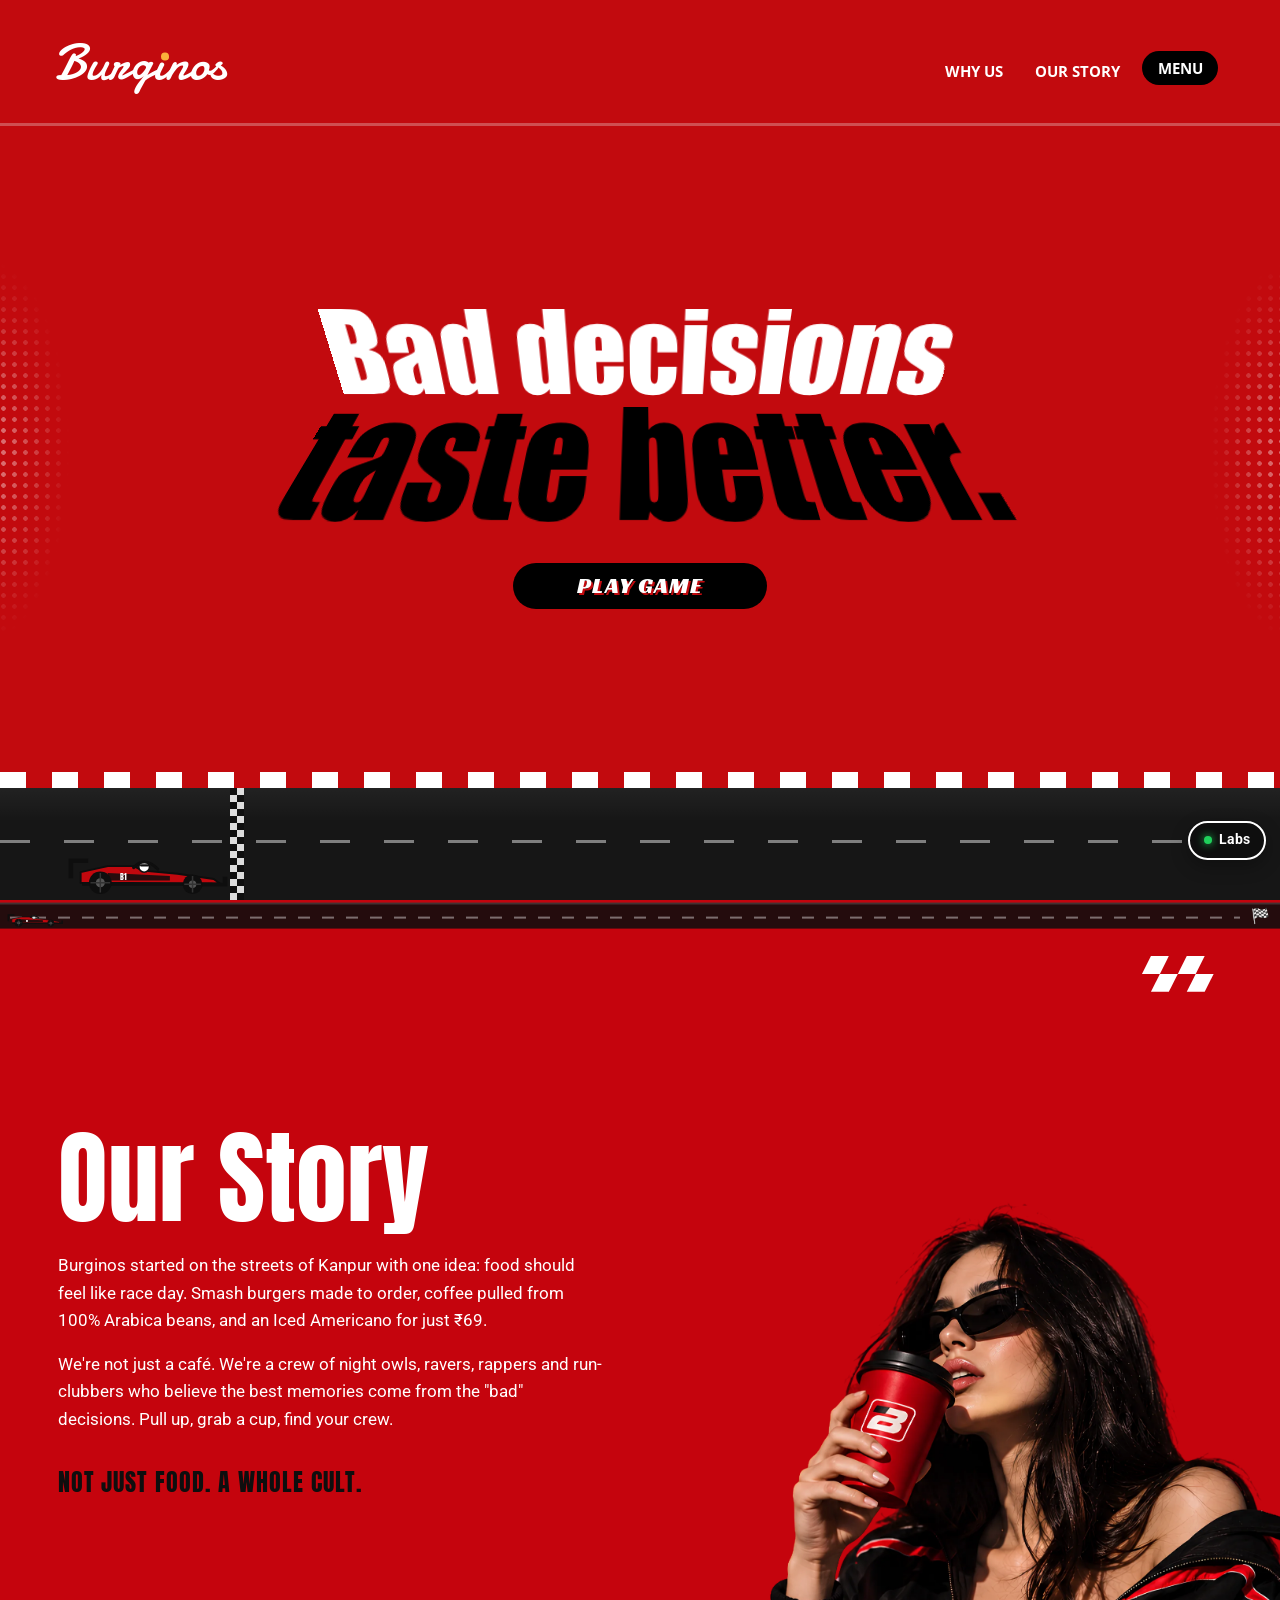
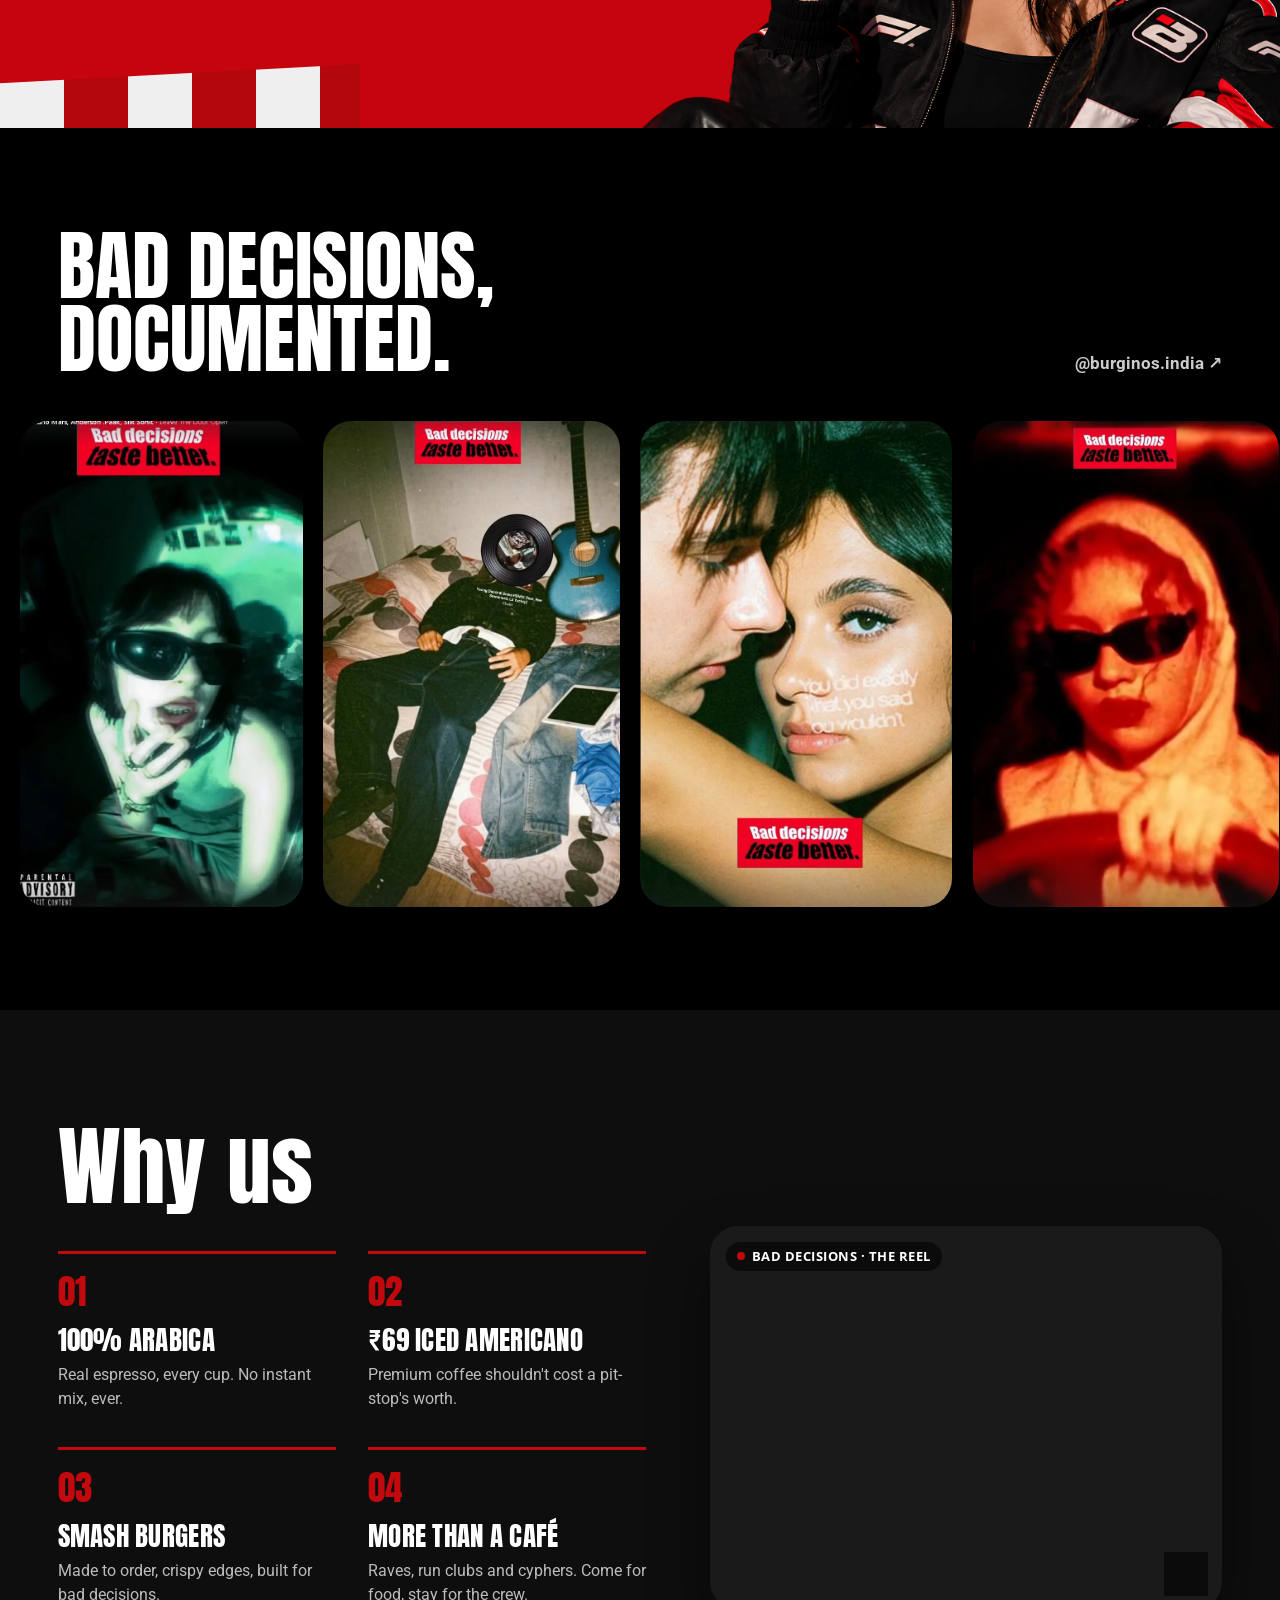
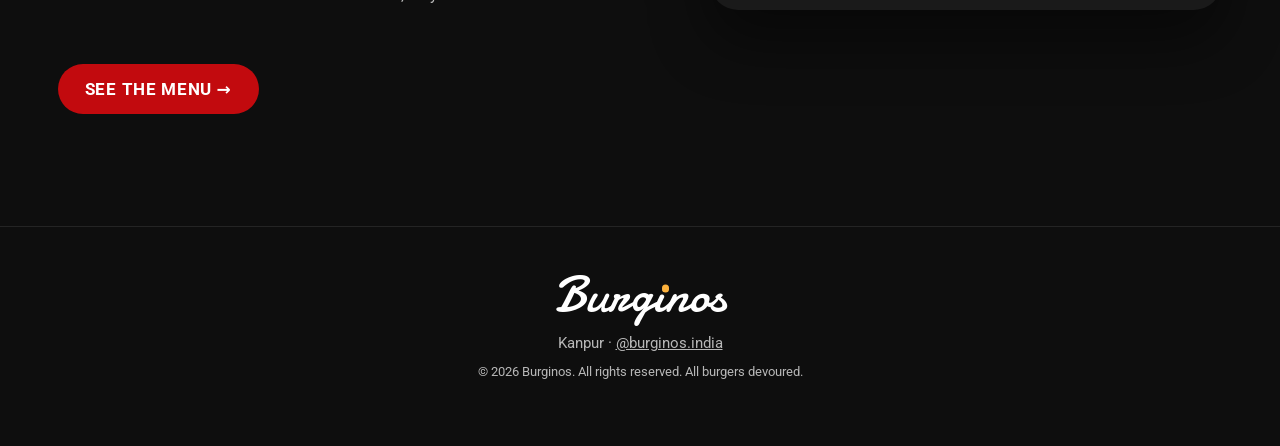
==== commit 726439f3: "Changed footer text" ====
--- a/index.html
+++ b/index.html
@@ -120,7 +120,7 @@
   <footer class="footer">
     <a href="index.html" class="logo">Burg<span class="i-dot">i</span>nos</a>
     <p>Kanpur · <a href="https://www.instagram.com/burginos.india/" target="_blank" rel="noopener">@burginos.india</a></p>
-    <p class="footer-legal">© <span class="year"></span> Burginos</p>
+    <p class="footer-legal">© <span class="year"></span> Burginos. All rights reserved. All burgers devoured.</p>
   </footer>
 
   <!-- EXPERIMENTAL: scroll-progress car -->
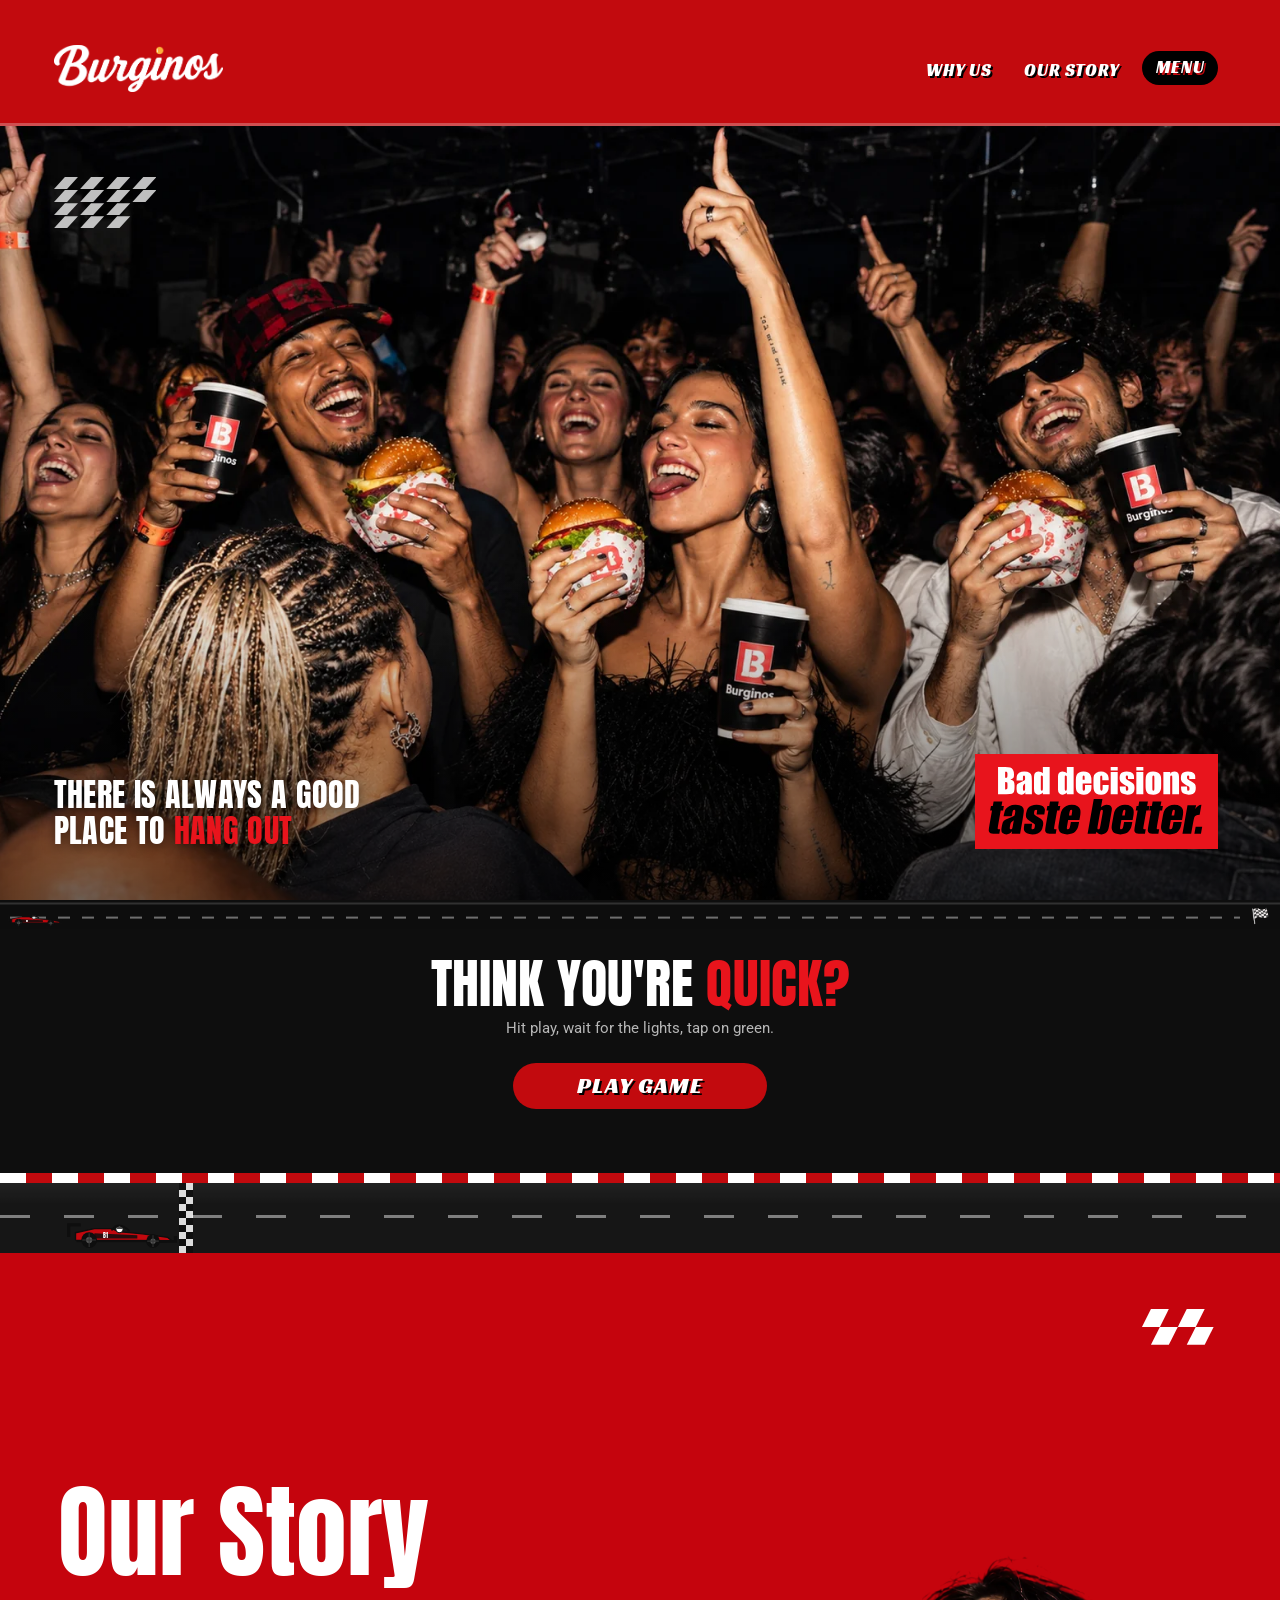
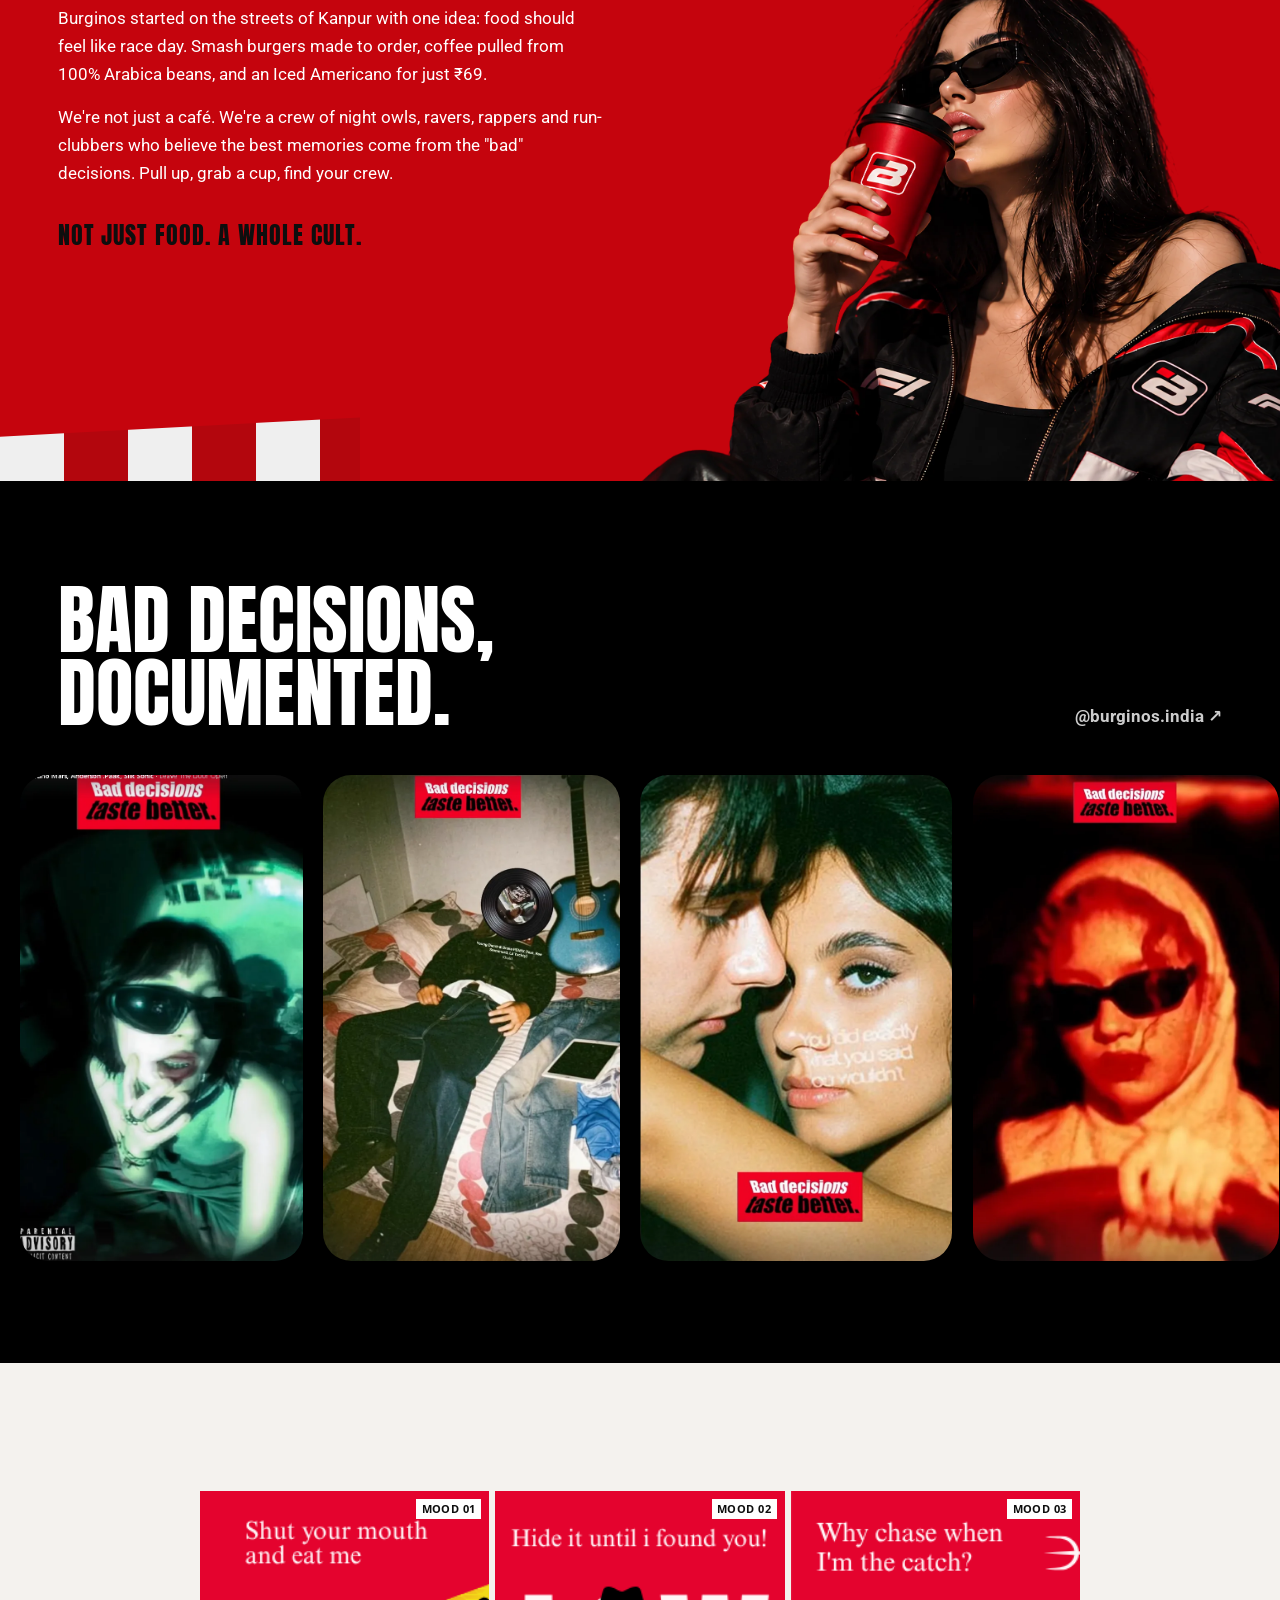
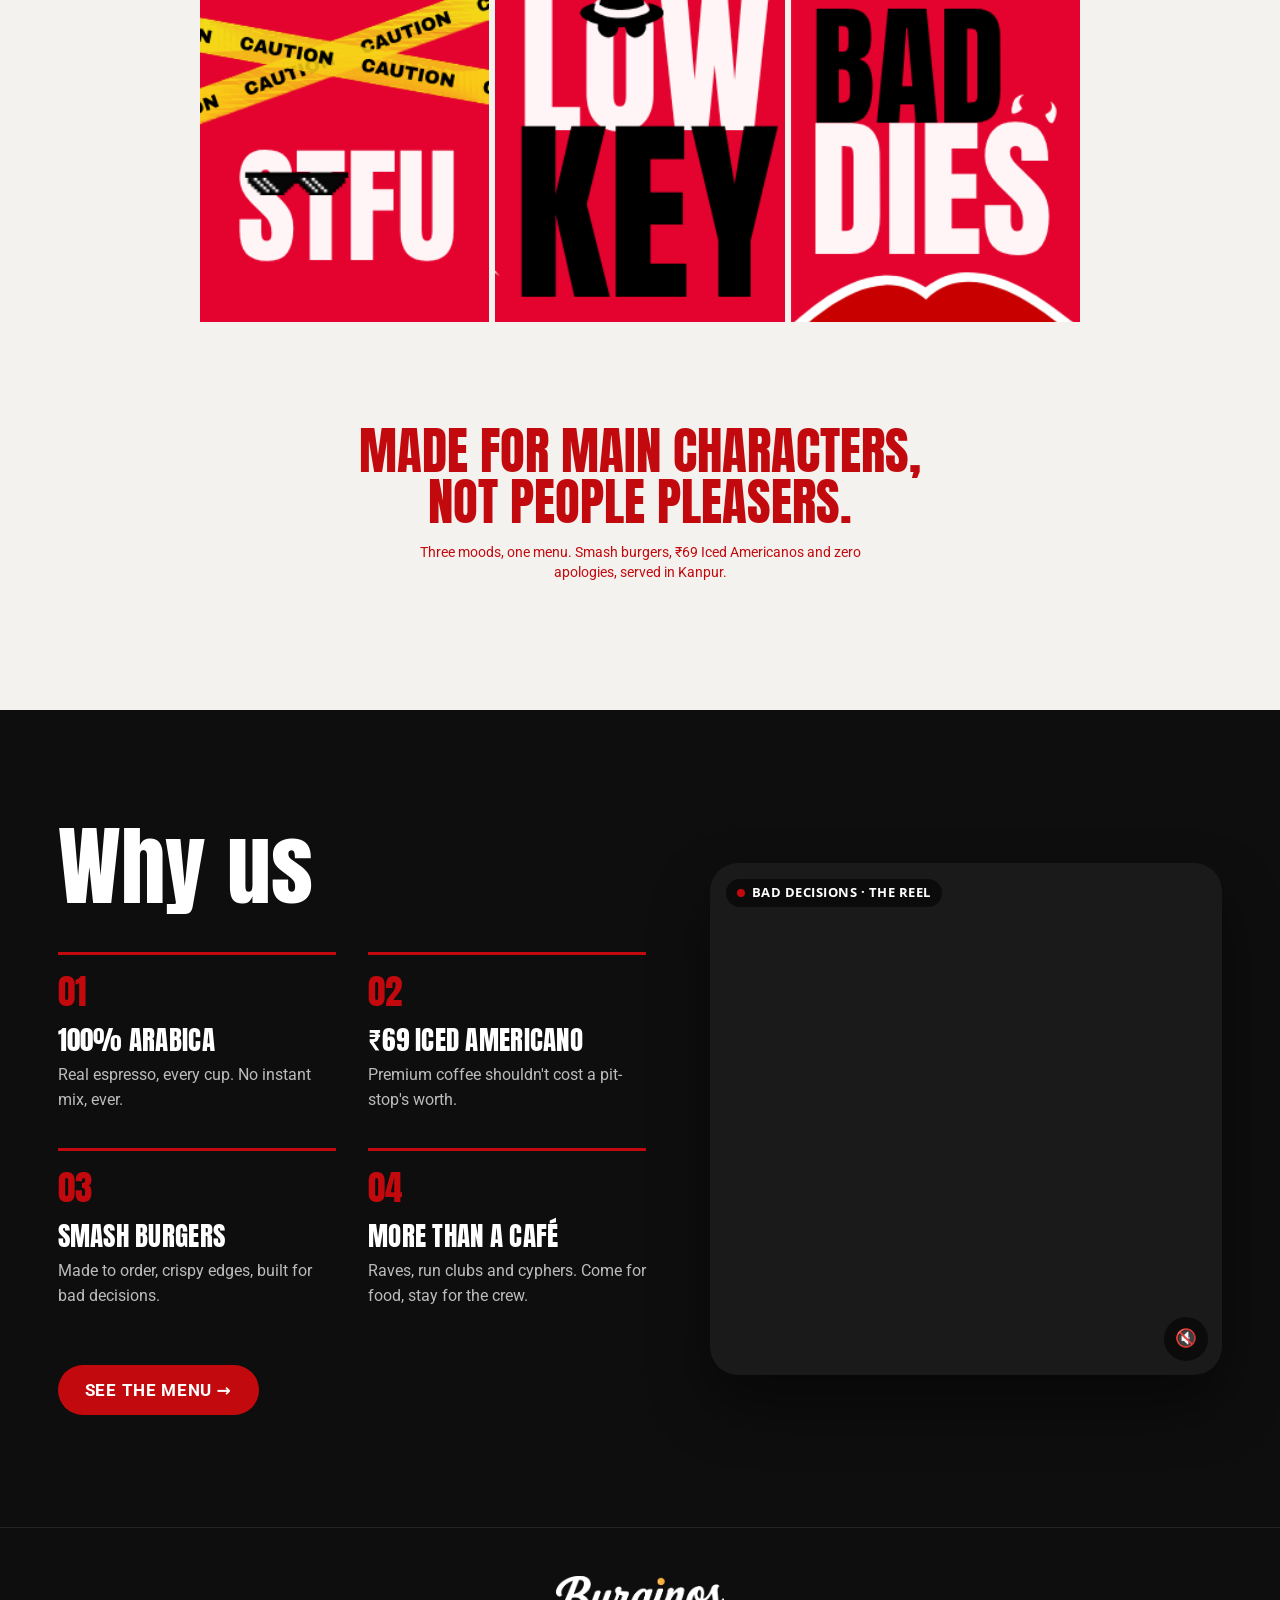
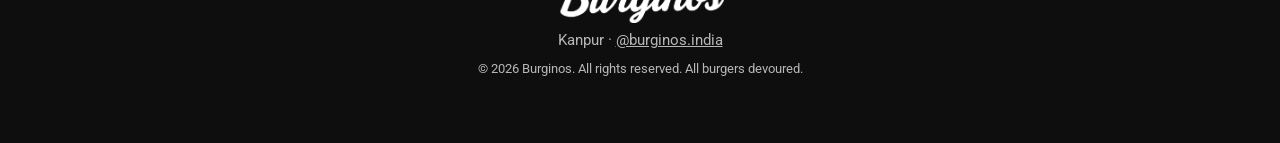
==== commit b4f1062a: "Major changes Removed unedited video and used the edited one, changed landing page image background " ====
--- a/index.html
+++ b/index.html
@@ -6,17 +6,18 @@
   <title>Burginos · Bad decisions taste better</title>
   <meta name="description" content="Burginos, Kanpur. Smash burgers, 100% Arabica coffee and an F1 attitude. Not just food, a whole cult." />
   <meta name="theme-color" content="#C2080E" />
-  <link rel="icon" href="favicon.svg" type="image/svg+xml" />
+  <link rel="icon" href="assets/favicon.png" type="image/png" />
+  <link rel="apple-touch-icon" href="assets/favicon.png" />
   <link rel="preconnect" href="https://fonts.googleapis.com" />
   <link rel="preconnect" href="https://fonts.gstatic.com" crossorigin />
-  <link href="https://fonts.googleapis.com/css2?family=Anton&family=Damion&family=Open+Sans:wght@400;700&family=Racing+Sans+One&family=Roboto:wght@400;500;700&display=swap" rel="stylesheet" />
+  <link href="https://fonts.googleapis.com/css2?family=Anton&family=Open+Sans:wght@400;700&family=Racing+Sans+One&family=Roboto:wght@400;500;700&display=swap" rel="stylesheet" />
   <link rel="stylesheet" href="styles.css" />
 </head>
 <body>
   <!-- HERO -->
   <section class="hero" id="top">
     <header class="nav">
-      <a href="index.html" class="logo" aria-label="Burginos home">Burg<span class="i-dot">i</span>nos</a>
+      <a href="index.html" class="logo" aria-label="Burginos home"><img src="assets/Asset_14.png" width="2987" height="828" alt="" /></a>
       <nav class="nav-links" id="navLinks">
         <a href="#why" class="nav-plain">Why us</a>
         <a href="#story" class="nav-plain">Our story</a>
@@ -25,18 +26,29 @@
       <button class="nav-toggle" id="navToggle" aria-label="Open navigation" aria-expanded="false"><span></span><span></span></button>
     </header>
 
-    <div class="halftone halftone-left" aria-hidden="true"></div>
-    <div class="halftone halftone-right" aria-hidden="true"></div>
-
-    <div class="hero-center">
-      <!-- Headline letterforms are Impact outlines (Impact can't be served as a web font);
-           the real text is kept for screen readers and search. -->
-      <h1 class="hero-title">
-        <span class="sr-only">Bad decisions taste better.</span>
+    <!-- party photo with the campaign overlays (flag, tagline, sticker) -->
+    <div class="hero-photo">
+      <!-- hero-party.webp is a 216KB export of the 2.5MB PNG, kept as the fallback -->
+      <picture class="hero-bg">
+        <source srcset="assets/hero-party.webp" type="image/webp" />
+        <img src="assets/299c9f90-50c6-42b3-8207-0db43574d793.png" width="1672" height="941" alt="A crowd partying with Burginos burgers and cups" fetchpriority="high" />
+      </picture>
+      <h1 class="sr-only">Burginos: bad decisions taste better.</h1>
+      <svg class="hero-flag" viewBox="0 0 470 235" aria-hidden="true"><path d="M50 0h60l-50 55h-60zM170 0h60l-50 55h-60zM290 0h60l-50 55h-60zM410 0h60l-50 55h-60zM50 60h60l-50 55h-60zM170 60h60l-50 55h-60zM290 60h60l-50 55h-60zM410 60h60l-50 55h-60zM50 120h60l-50 55h-60zM170 120h60l-50 55h-60zM290 120h60l-50 55h-60zM50 180h60l-50 55h-60zM170 180h60l-50 55h-60zM290 180h60l-50 55h-60z"/></svg>
+      <p class="hero-tagline">There is always a good<br />place to <em>hang out</em></p>
+      <!-- sticker letterforms are Impact outlines (Impact can't be served as a web font) -->
+      <div class="hero-sticker" role="img" aria-label="Bad decisions taste better.">
         <svg class="t1" viewBox="84 -1619 11760.0 1643" aria-hidden="true"><path d="M84 -1619H504Q703 -1619 805.5 -1588.0Q908 -1557 971.0 -1462.5Q1034 -1368 1034 -1158Q1034 -1016 989.5 -960.0Q945 -904 814 -874Q960 -841 1012.0 -764.5Q1064 -688 1064 -530V-380Q1064 -216 1026.5 -137.0Q989 -58 907.0 -29.0Q825 0 571 0H84ZM505 -1342V-982Q532 -983 547 -983Q609 -983 626.0 -1013.5Q643 -1044 643 -1188Q643 -1264 629.0 -1294.5Q615 -1325 592.5 -1333.0Q570 -1341 505 -1342ZM505 -730V-277Q594 -280 618.5 -305.0Q643 -330 643 -428V-579Q643 -683 621.0 -705.0Q599 -727 505 -730ZM1564 -813H1185V-902Q1185 -1056 1220.5 -1139.5Q1256 -1223 1363.0 -1287.0Q1470 -1351 1641 -1351Q1846 -1351 1950.0 -1278.5Q2054 -1206 2075.0 -1100.5Q2096 -995 2096 -666V0H1703V-118Q1666 -47 1607.5 -11.5Q1549 24 1468 24Q1362 24 1273.5 -35.5Q1185 -95 1185 -296V-405Q1185 -554 1232.0 -608.0Q1279 -662 1465 -734Q1664 -812 1678.0 -839.0Q1692 -866 1692 -949Q1692 -1053 1676.5 -1084.5Q1661 -1116 1625 -1116Q1584 -1116 1574.0 -1089.5Q1564 -1063 1564 -952ZM1692 -631Q1595 -560 1579.5 -512.0Q1564 -464 1564 -374Q1564 -271 1577.5 -241.0Q1591 -211 1631 -211Q1669 -211 1680.5 -234.5Q1692 -258 1692 -358ZM3154 -1619V0H2750V-96Q2692 -36 2628.0 -6.0Q2564 24 2494 24Q2400 24 2331.0 -25.5Q2262 -75 2242.5 -140.0Q2223 -205 2223 -352V-973Q2223 -1126 2242.5 -1190.0Q2262 -1254 2332.0 -1302.5Q2402 -1351 2499 -1351Q2574 -1351 2636.5 -1324.0Q2699 -1297 2750 -1243V-1619ZM2750 -993Q2750 -1066 2737.5 -1091.0Q2725 -1116 2688 -1116Q2652 -1116 2639.5 -1093.5Q2627 -1071 2627 -993V-343Q2627 -262 2639.0 -236.5Q2651 -211 2685 -211Q2724 -211 2737.0 -239.5Q2750 -268 2750 -379ZM4579.0 -1619V0H4175.0V-96Q4117.0 -36 4053.0 -6.0Q3989.0 24 3919.0 24Q3825.0 24 3756.0 -25.5Q3687.0 -75 3667.5 -140.0Q3648.0 -205 3648.0 -352V-973Q3648.0 -1126 3667.5 -1190.0Q3687.0 -1254 3757.0 -1302.5Q3827.0 -1351 3924.0 -1351Q3999.0 -1351 4061.5 -1324.0Q4124.0 -1297 4175.0 -1243V-1619ZM4175.0 -993Q4175.0 -1066 4162.5 -1091.0Q4150.0 -1116 4113.0 -1116Q4077.0 -1116 4064.5 -1093.5Q4052.0 -1071 4052.0 -993V-343Q4052.0 -262 4064.0 -236.5Q4076.0 -211 4110.0 -211Q4149.0 -211 4162.0 -239.5Q4175.0 -268 4175.0 -379ZM5639.0 -640H5116.0V-353Q5116.0 -263 5129.0 -237.0Q5142.0 -211 5179.0 -211Q5225.0 -211 5240.5 -245.5Q5256.0 -280 5256.0 -379V-554H5639.0V-456Q5639.0 -333 5623.5 -267.0Q5608.0 -201 5551.0 -126.0Q5494.0 -51 5406.5 -13.5Q5319.0 24 5187.0 24Q5059.0 24 4961.0 -13.0Q4863.0 -50 4808.5 -114.5Q4754.0 -179 4733.0 -256.5Q4712.0 -334 4712.0 -482V-869Q4712.0 -1043 4759.0 -1143.5Q4806.0 -1244 4913.0 -1297.5Q5020.0 -1351 5159.0 -1351Q5329.0 -1351 5439.5 -1286.5Q5550.0 -1222 5594.5 -1115.5Q5639.0 -1009 5639.0 -816ZM5234.0 -856V-953Q5234.0 -1056 5223.0 -1086.0Q5212.0 -1116 5178.0 -1116Q5136.0 -1116 5126.0 -1090.5Q5116.0 -1065 5116.0 -953V-856ZM6664.0 -826H6283.0V-979Q6283.0 -1059 6270.0 -1087.5Q6257.0 -1116 6222.0 -1116Q6187.0 -1116 6175.0 -1091.0Q6163.0 -1066 6163.0 -979V-353Q6163.0 -282 6181.0 -246.5Q6199.0 -211 6234.0 -211Q6275.0 -211 6289.5 -248.0Q6304.0 -285 6304.0 -388V-546H6664.0Q6663.0 -387 6652.5 -307.5Q6642.0 -228 6585.5 -144.5Q6529.0 -61 6438.0 -18.5Q6347.0 24 6213.0 24Q6042.0 24 5942.0 -34.5Q5842.0 -93 5800.5 -198.5Q5759.0 -304 5759.0 -498V-875Q5759.0 -1044 5793.0 -1130.0Q5827.0 -1216 5938.0 -1283.5Q6049.0 -1351 6208.0 -1351Q6366.0 -1351 6478.0 -1284.0Q6590.0 -1217 6627.0 -1115.0Q6664.0 -1013 6664.0 -826ZM7200.0 -1619V-1408H6784.0V-1619ZM7200.0 -1327V0H6784.0V-1327ZM8170.0 -903H7812.0V-975Q7812.0 -1067 7801.5 -1091.5Q7791.0 -1116 7749.0 -1116Q7715.0 -1116 7698.0 -1093.5Q7681.0 -1071 7681.0 -1026Q7681.0 -965 7689.5 -936.5Q7698.0 -908 7740.5 -874.0Q7783.0 -840 7915.0 -775Q8091.0 -689 8146.0 -613Q8201.0 -537 8201.0 -392Q8201.0 -230 8159.0 -147.5Q8117.0 -65 8018.5 -20.5Q7920.0 24 7781.0 24Q7627.0 24 7517.5 -24.0Q7408.0 -72 7367.0 -154.0Q7326.0 -236 7326.0 -402V-466H7684.0V-382Q7684.0 -275 7697.5 -243.0Q7711.0 -211 7751.0 -211Q7794.0 -211 7811.0 -232.5Q7828.0 -254 7828.0 -323Q7828.0 -418 7806.0 -442Q7783.0 -466 7571.0 -584Q7393.0 -684 7354.0 -765.5Q7315.0 -847 7315.0 -959Q7315.0 -1118 7357.0 -1193.5Q7399.0 -1269 7499.5 -1310.0Q7600.0 -1351 7733.0 -1351Q7865.0 -1351 7957.5 -1317.5Q8050.0 -1284 8099.5 -1229.0Q8149.0 -1174 8159.5 -1127.0Q8170.0 -1080 8170.0 -980ZM8725.0 -1619V-1408H8309.0V-1619ZM8725.0 -1327V0H8309.0V-1327ZM9784.0 -861V-536Q9784.0 -357 9766.0 -273.5Q9748.0 -190 9689.0 -117.5Q9630.0 -45 9537.5 -10.5Q9445.0 24 9325.0 24Q9191.0 24 9098.0 -5.5Q9005.0 -35 8953.5 -94.5Q8902.0 -154 8880.0 -238.5Q8858.0 -323 8858.0 -492V-832Q8858.0 -1017 8898.0 -1121.0Q8938.0 -1225 9042.0 -1288.0Q9146.0 -1351 9308.0 -1351Q9444.0 -1351 9541.5 -1310.5Q9639.0 -1270 9692.0 -1205.0Q9745.0 -1140 9764.5 -1071.0Q9784.0 -1002 9784.0 -861ZM9380.0 -961Q9380.0 -1063 9369.0 -1089.5Q9358.0 -1116 9322.0 -1116Q9286.0 -1116 9274.0 -1089.5Q9262.0 -1063 9262.0 -961V-362Q9262.0 -268 9274.0 -239.5Q9286.0 -211 9321.0 -211Q9357.0 -211 9368.5 -237.0Q9380.0 -263 9380.0 -349ZM10328.0 -1327 10321.0 -1205Q10365.0 -1278 10428.5 -1314.5Q10492.0 -1351 10575.0 -1351Q10679.0 -1351 10745.0 -1302.0Q10811.0 -1253 10830.0 -1178.5Q10849.0 -1104 10849.0 -930V0H10445.0V-919Q10445.0 -1056 10436.0 -1086.0Q10427.0 -1116 10386.0 -1116Q10343.0 -1116 10332.0 -1081.5Q10321.0 -1047 10321.0 -897V0H9917.0V-1327ZM11813.0 -903H11455.0V-975Q11455.0 -1067 11444.5 -1091.5Q11434.0 -1116 11392.0 -1116Q11358.0 -1116 11341.0 -1093.5Q11324.0 -1071 11324.0 -1026Q11324.0 -965 11332.5 -936.5Q11341.0 -908 11383.5 -874.0Q11426.0 -840 11558.0 -775Q11734.0 -689 11789.0 -613Q11844.0 -537 11844.0 -392Q11844.0 -230 11802.0 -147.5Q11760.0 -65 11661.5 -20.5Q11563.0 24 11424.0 24Q11270.0 24 11160.5 -24.0Q11051.0 -72 11010.0 -154.0Q10969.0 -236 10969.0 -402V-466H11327.0V-382Q11327.0 -275 11340.5 -243.0Q11354.0 -211 11394.0 -211Q11437.0 -211 11454.0 -232.5Q11471.0 -254 11471.0 -323Q11471.0 -418 11449.0 -442Q11426.0 -466 11214.0 -584Q11036.0 -684 10997.0 -765.5Q10958.0 -847 10958.0 -959Q10958.0 -1118 11000.0 -1193.5Q11042.0 -1269 11142.5 -1310.0Q11243.0 -1351 11376.0 -1351Q11508.0 -1351 11600.5 -1317.5Q11693.0 -1284 11742.5 -1229.0Q11792.0 -1174 11802.5 -1127.0Q11813.0 -1080 11813.0 -980Z"/></svg>
         <svg class="t2" viewBox="6 -1619 9983.0 1643" aria-hidden="true"><path d="M498 -1504V-1295H607V-1085H498V-375Q498 -244 511.5 -229.0Q525 -214 624 -214V0H461Q323 0 264.0 -11.5Q205 -23 160.0 -64.5Q115 -106 104.0 -159.5Q93 -213 93 -411V-1085H6V-1295H93V-1504ZM1057 -813H678V-902Q678 -1056 713.5 -1139.5Q749 -1223 856.0 -1287.0Q963 -1351 1134 -1351Q1339 -1351 1443.0 -1278.5Q1547 -1206 1568.0 -1100.5Q1589 -995 1589 -666V0H1196V-118Q1159 -47 1100.5 -11.5Q1042 24 961 24Q855 24 766.5 -35.5Q678 -95 678 -296V-405Q678 -554 725.0 -608.0Q772 -662 958 -734Q1157 -812 1171.0 -839.0Q1185 -866 1185 -949Q1185 -1053 1169.5 -1084.5Q1154 -1116 1118 -1116Q1077 -1116 1067.0 -1089.5Q1057 -1063 1057 -952ZM1185 -631Q1088 -560 1072.5 -512.0Q1057 -464 1057 -374Q1057 -271 1070.5 -241.0Q1084 -211 1124 -211Q1162 -211 1173.5 -234.5Q1185 -258 1185 -358ZM2553 -903H2195V-975Q2195 -1067 2184.5 -1091.5Q2174 -1116 2132 -1116Q2098 -1116 2081.0 -1093.5Q2064 -1071 2064 -1026Q2064 -965 2072.5 -936.5Q2081 -908 2123.5 -874.0Q2166 -840 2298 -775Q2474 -689 2529 -613Q2584 -537 2584 -392Q2584 -230 2542.0 -147.5Q2500 -65 2401.5 -20.5Q2303 24 2164 24Q2010 24 1900.5 -24.0Q1791 -72 1750.0 -154.0Q1709 -236 1709 -402V-466H2067V-382Q2067 -275 2080.5 -243.0Q2094 -211 2134 -211Q2177 -211 2194.0 -232.5Q2211 -254 2211 -323Q2211 -418 2189 -442Q2166 -466 1954 -584Q1776 -684 1737.0 -765.5Q1698 -847 1698 -959Q1698 -1118 1740.0 -1193.5Q1782 -1269 1882.5 -1310.0Q1983 -1351 2116 -1351Q2248 -1351 2340.5 -1317.5Q2433 -1284 2482.5 -1229.0Q2532 -1174 2542.5 -1127.0Q2553 -1080 2553 -980ZM3118 -1504V-1295H3227V-1085H3118V-375Q3118 -244 3131.5 -229.0Q3145 -214 3244 -214V0H3081Q2943 0 2884.0 -11.5Q2825 -23 2780.0 -64.5Q2735 -106 2724.0 -159.5Q2713 -213 2713 -411V-1085H2626V-1295H2713V-1504ZM4231 -640H3708V-353Q3708 -263 3721.0 -237.0Q3734 -211 3771 -211Q3817 -211 3832.5 -245.5Q3848 -280 3848 -379V-554H4231V-456Q4231 -333 4215.5 -267.0Q4200 -201 4143.0 -126.0Q4086 -51 3998.5 -13.5Q3911 24 3779 24Q3651 24 3553.0 -13.0Q3455 -50 3400.5 -114.5Q3346 -179 3325.0 -256.5Q3304 -334 3304 -482V-869Q3304 -1043 3351.0 -1143.5Q3398 -1244 3505.0 -1297.5Q3612 -1351 3751 -1351Q3921 -1351 4031.5 -1286.5Q4142 -1222 4186.5 -1115.5Q4231 -1009 4231 -816ZM3826 -856V-953Q3826 -1056 3815.0 -1086.0Q3804 -1116 3770 -1116Q3728 -1116 3718.0 -1090.5Q3708 -1065 3708 -953V-856ZM5128.0 -1619V-1236Q5178.0 -1294 5239.5 -1322.5Q5301.0 -1351 5373.0 -1351Q5456.0 -1351 5517.0 -1325.0Q5578.0 -1299 5610.0 -1252.0Q5642.0 -1205 5648.5 -1160.0Q5655.0 -1115 5655.0 -968V-370Q5655.0 -224 5635.5 -152.5Q5616.0 -81 5544.0 -28.5Q5472.0 24 5373.0 24Q5302.0 24 5240.5 -7.0Q5179.0 -38 5128.0 -100L5102.0 0H4724.0V-1619ZM5251.0 -950Q5251.0 -1053 5238.0 -1084.5Q5225.0 -1116 5187.0 -1116Q5150.0 -1116 5139.0 -1088.5Q5128.0 -1061 5128.0 -950V-378Q5128.0 -271 5140.5 -241.0Q5153.0 -211 5190.0 -211Q5228.0 -211 5239.5 -242.0Q5251.0 -273 5251.0 -391ZM6703.0 -640H6180.0V-353Q6180.0 -263 6193.0 -237.0Q6206.0 -211 6243.0 -211Q6289.0 -211 6304.5 -245.5Q6320.0 -280 6320.0 -379V-554H6703.0V-456Q6703.0 -333 6687.5 -267.0Q6672.0 -201 6615.0 -126.0Q6558.0 -51 6470.5 -13.5Q6383.0 24 6251.0 24Q6123.0 24 6025.0 -13.0Q5927.0 -50 5872.5 -114.5Q5818.0 -179 5797.0 -256.5Q5776.0 -334 5776.0 -482V-869Q5776.0 -1043 5823.0 -1143.5Q5870.0 -1244 5977.0 -1297.5Q6084.0 -1351 6223.0 -1351Q6393.0 -1351 6503.5 -1286.5Q6614.0 -1222 6658.5 -1115.5Q6703.0 -1009 6703.0 -816ZM6298.0 -856V-953Q6298.0 -1056 6287.0 -1086.0Q6276.0 -1116 6242.0 -1116Q6200.0 -1116 6190.0 -1090.5Q6180.0 -1065 6180.0 -953V-856ZM7261.0 -1504V-1295H7370.0V-1085H7261.0V-375Q7261.0 -244 7274.5 -229.0Q7288.0 -214 7387.0 -214V0H7224.0Q7086.0 0 7027.0 -11.5Q6968.0 -23 6923.0 -64.5Q6878.0 -106 6867.0 -159.5Q6856.0 -213 6856.0 -411V-1085H6769.0V-1295H6856.0V-1504ZM7885.0 -1504V-1295H7994.0V-1085H7885.0V-375Q7885.0 -244 7898.5 -229.0Q7912.0 -214 8011.0 -214V0H7848.0Q7710.0 0 7651.0 -11.5Q7592.0 -23 7547.0 -64.5Q7502.0 -106 7491.0 -159.5Q7480.0 -213 7480.0 -411V-1085H7393.0V-1295H7480.0V-1504ZM8998.0 -640H8475.0V-353Q8475.0 -263 8488.0 -237.0Q8501.0 -211 8538.0 -211Q8584.0 -211 8599.5 -245.5Q8615.0 -280 8615.0 -379V-554H8998.0V-456Q8998.0 -333 8982.5 -267.0Q8967.0 -201 8910.0 -126.0Q8853.0 -51 8765.5 -13.5Q8678.0 24 8546.0 24Q8418.0 24 8320.0 -13.0Q8222.0 -50 8167.5 -114.5Q8113.0 -179 8092.0 -256.5Q8071.0 -334 8071.0 -482V-869Q8071.0 -1043 8118.0 -1143.5Q8165.0 -1244 8272.0 -1297.5Q8379.0 -1351 8518.0 -1351Q8688.0 -1351 8798.5 -1286.5Q8909.0 -1222 8953.5 -1115.5Q8998.0 -1009 8998.0 -816ZM8593.0 -856V-953Q8593.0 -1056 8582.0 -1086.0Q8571.0 -1116 8537.0 -1116Q8495.0 -1116 8485.0 -1090.5Q8475.0 -1065 8475.0 -953V-856ZM9534.0 -1327 9518.0 -1153Q9606.0 -1340 9773.0 -1351V-884Q9662.0 -884 9610.0 -854.0Q9558.0 -824 9546.0 -770.5Q9534.0 -717 9534.0 -524V0H9130.0V-1327ZM9989.0 -330V0H9684.0V-330Z"/></svg>
-      </h1>
+      </div>
+    </div>
+  </section>
 
+  <!-- LIGHTS-OUT GAME (moved out of the hero; the scroll-progress car is separate and unaffected) -->
+  <section class="game" id="game" aria-labelledby="gameTitle">
+    <div class="game-head">
+      <h2 id="gameTitle">Think you're <em>quick?</em></h2>
+      <p>Hit play, wait for the lights, tap on green.</p>
       <!-- the pill doubles as the F1 light gantry while the game runs -->
       <button class="play-btn" id="playBtn">
         <span class="btn-label" id="btnLabel">Play game</span>
@@ -96,6 +108,17 @@
     </div>
   </section>
 
+  <!-- MOODS: three posters in a row + a one-line statement -->
+  <section class="moods" id="moods" aria-labelledby="moodsTitle">
+    <div class="moods-row">
+      <figure class="reveal"><img src="assets/STFU.png" width="236" height="354" alt="Poster: 'Shut your mouth and eat me', STFU, with caution tape and pixel shades" loading="lazy" /><span class="mood-tag">Mood 01</span></figure>
+      <figure class="reveal"><img src="assets/STFU_1.png" width="236" height="354" alt="Poster: 'Hide it until I found you!', LOW KEY, with a fedora and shades" loading="lazy" /><span class="mood-tag">Mood 02</span></figure>
+      <figure class="reveal"><img src="assets/STFU_3.png" width="236" height="354" alt="Poster: 'Why chase when I'm the catch?', BAD DIES, with devil horns and red lips" loading="lazy" /><span class="mood-tag">Mood 03</span></figure>
+    </div>
+    <h2 id="moodsTitle" class="reveal">Made for main characters,<br />not people pleasers.</h2>
+    <p class="reveal">Three moods, one menu. Smash burgers, ₹69 Iced Americanos and zero apologies, served in Kanpur.</p>
+  </section>
+
   <!-- WHY US (with the looping reel) -->
   <section class="why" id="why">
     <div class="why-copy">
@@ -108,17 +131,17 @@
       </div>
       <a href="menu.html" class="cta">See the menu →</a>
     </div>
-    <!-- the reel is 9:16 with the footage in a 4:3 band; the 4:3 box + object-fit: cover crops the black bars.
-         src is set by script.js when the card nears the viewport (13MB file). -->
+    <!-- the reel is 9:16 with the footage in a ~1:1 band; the 1:1 box + object-fit: cover crops the black bars.
+         src is set by script.js when the card nears the viewport (32MB file). -->
     <figure class="why-video reveal">
-      <video id="reel" data-src="assets/emmanorts_7f68f7aad32f4bcd95a467724c391799.mp4" muted loop playsinline preload="none" aria-label="Burginos campaign reel"></video>
+      <video id="reel" data-src="assets/After_20261015_025536_0000.mp4" muted loop playsinline preload="none" aria-label="Burginos campaign reel"></video>
       <span class="reel-tag"><i></i>Bad decisions · the reel</span>
       <button class="reel-sound" id="reelSound" aria-pressed="false" aria-label="Turn sound on">🔇</button>
     </figure>
   </section>
 
   <footer class="footer">
-    <a href="index.html" class="logo">Burg<span class="i-dot">i</span>nos</a>
+    <a href="index.html" class="logo"><img src="assets/Asset_14.png" width="2987" height="828" alt="Burginos" /></a>
     <p>Kanpur · <a href="https://www.instagram.com/burginos.india/" target="_blank" rel="noopener">@burginos.india</a></p>
     <p class="footer-legal">© <span class="year"></span> Burginos. All rights reserved. All burgers devoured.</p>
   </footer>
--- a/styles.css
+++ b/styles.css
@@ -1,6 +1,7 @@
 /* ============ tokens ============ */
 :root {
   --red: #C20A0E;
+  --red-bright: #E8141C; /* the campaign sticker red */
   --ink: #0E0E0E;
   --white: #FFFFFF;
   --orange: #FBB03B;
@@ -9,7 +10,6 @@
 
   --font-head: "Anton", "Impact", sans-serif;
   --font-body: "Roboto", system-ui, sans-serif;
-  --font-logo: "Damion", cursive;
   --font-nav: "Open Sans", var(--font-body);
 
   --gutter: clamp(16px, 4.5vw, 72px);
@@ -43,25 +43,9 @@
 ::selection { background: var(--ink); color: var(--white); }
 
 /* ============ logo ============ */
-.logo {
-  font-family: var(--font-logo);
-  font-size: clamp(2rem, calc(var(--vw) * 3.97), 5.4rem);
-  line-height: 1;
-  color: var(--white);
-  text-decoration: none;
-  white-space: nowrap;
-  translate: 0 calc(var(--vw) * -.42); /* Damion's g hangs lower than the mockup's script */
-}
-.i-dot { position: relative; }
-/* paints the orange dot over the i's own dot (offsets measured from Damion's glyph) */
-.i-dot::after {
-  content: "";
-  position: absolute;
-  left: .152em; top: .492em;
-  width: .15em; height: .15em;
-  border-radius: 50%;
-  background: var(--orange);
-}
+/* the brand wordmark PNG (white script, orange dot, transparent background) */
+.logo { display: block; flex-shrink: 0; width: clamp(110px, calc(var(--vw) * 13.2), 290px); }
+.logo img { width: 100%; height: auto; }
 
 /* ============ nav (sized from the mockup: 147px tall at 1536px wide) ============ */
 .nav {
@@ -74,10 +58,14 @@
 .nav-links { display: flex; align-items: center; }
 .nav-plain {
   margin-right: clamp(.9rem, calc(var(--vw) * 2.51), 3.2rem);
-  font-family: var(--font-nav);
-  font-weight: 700;
-  font-size: clamp(.85rem, calc(var(--vw) * 1.2), 1.6rem);
+  font-family: var(--font-btn);
+  font-weight: 400;
+  font-size: clamp(.95rem, calc(var(--vw) * 1.32), 1.75rem);
+  letter-spacing: .05em;
   text-transform: uppercase;
+  text-shadow: 2px 2px 0 #000; /* same offset shadow as PLAY GAME; black because the nav sits on red */
+  display: inline-block;
+  transition: transform .15s ease;
   text-decoration: none;
   position: relative;
   translate: 0 calc(var(--vw) * .22);
@@ -87,6 +75,7 @@
   content: ""; position: absolute; left: 0; right: 0; bottom: -4px; height: 2px;
   background: currentColor; transform: scaleX(0); transform-origin: left; transition: transform .2s;
 }
+.nav-plain:hover { transform: skewX(-8deg); }
 .nav-plain:hover::after { transform: scaleX(1); }
 
 /* the highlighted MENU pill */
@@ -97,10 +86,12 @@
   border-radius: 999px;
   background: #000;
   color: var(--white);
-  font-family: var(--font-nav);
-  font-weight: 700;
-  font-size: clamp(.85rem, calc(var(--vw) * 1.2), 1.6rem);
+  font-family: var(--font-btn);
+  font-weight: 400;
+  font-size: clamp(.95rem, calc(var(--vw) * 1.32), 1.75rem);
+  letter-spacing: .05em;
   text-transform: uppercase;
+  text-shadow: 2px 2px 0 var(--red);
   text-decoration: none;
   transition: transform .15s ease, background .15s ease;
 }
@@ -111,7 +102,7 @@
   opacity: 0;
   animation: menu-ping 2.4s ease-out infinite;
 }
-.nav-menu:hover { transform: translateY(-2px) scale(1.04); }
+.nav-menu:hover { transform: translateY(-2px) scale(1.04) skewX(-6deg); }
 .nav-menu[aria-current="page"] { background: var(--white); color: var(--ink); }
 .nav-menu[aria-current="page"]::before { display: none; }
 @keyframes menu-ping {
@@ -128,48 +119,72 @@
 .nav-toggle span { width: 16px; height: 2px; background: var(--white); }
 
 /* ============ hero ============ */
+/* solid red nav on top, the party photo fills the rest of the screen */
 .hero {
   position: relative;
   display: flex; flex-direction: column;
   min-height: 100svh;
+}
+.hero-photo {
+  --pad-l: clamp(16px, calc(var(--vw) * 4.2), 84px);   /* lines up with the logo */
+  --pad-r: clamp(16px, calc(var(--vw) * 4.82), 96px);  /* lines up with MENU */
+  --pad-y: clamp(20px, calc(var(--vw) * 4), 56px);
+  position: relative;
+  flex: 1;
+  min-height: 420px;
   overflow: hidden;
-}
-.hero-center {
-  position: relative; z-index: 2;
-  flex: 1;
-  display: flex; flex-direction: column; align-items: center; justify-content: center;
-  padding: clamp(2rem, calc(var(--vw) * 6.6), 7rem) var(--gutter) 1.5rem; /* sits the headline where the mockup has it */
-  text-align: center;
-}
-/* the "bent" headline: Impact outlines (SVG), each line tilted in perspective so the two
-   lines pinch together in the middle. Fitted to the mockup at 1536px wide; --h scales it. */
-.hero-title { --h: clamp(2.6rem, calc(var(--vw) * 6.582), 12rem); display: flex; flex-direction: column; align-items: center; }
-.t1, .t2 { display: block; width: auto; max-width: none; overflow: visible; }
-.t1 {
-  height: var(--h);
-  fill: #fff;
-  transform-origin: 50% 100%;
-  transform: perspective(calc(var(--h) * 4)) rotateX(-19.29deg) scaleX(.983);
-}
-.t2 {
-  height: calc(var(--h) * 1.337);
-  margin-top: calc(var(--h) * .139);
-  fill: #000;
-  transform-origin: 50% 0;
-  transform: perspective(calc(var(--h) * 4)) rotateX(33.7deg) scaleX(.899);
-}
-
-.halftone {
-  position: absolute; top: 50%; z-index: 1;
-  width: 160px; height: 380px;
-  background-image: radial-gradient(rgba(255, 255, 255, .4) 2px, transparent 2.6px);
-  background-size: 11px 11px;
-  -webkit-mask-image: radial-gradient(closest-side, #000 20%, transparent);
-          mask-image: radial-gradient(closest-side, #000 20%, transparent);
-  pointer-events: none;
-}
-.halftone-left { left: -90px; transform: translateY(-50%); }
-.halftone-right { right: -90px; transform: translateY(-50%); }
+  background: #000;
+}
+.hero-bg { position: absolute; inset: 0; }
+.hero-bg img { width: 100%; height: 100%; object-fit: cover; object-position: 50% 35%; }
+/* darkens the bottom so the tagline reads */
+.hero-photo::after {
+  content: ""; position: absolute; inset: 0; pointer-events: none;
+  background: linear-gradient(180deg, transparent 55%, rgba(0, 0, 0, .55) 100%);
+}
+.hero-flag {
+  position: absolute; z-index: 2;
+  top: var(--pad-y); left: var(--pad-l);
+  width: clamp(64px, calc(var(--vw) * 8), 120px);
+  fill: rgba(225, 225, 225, .85);
+}
+.hero-tagline {
+  position: absolute; z-index: 2;
+  left: var(--pad-l); bottom: var(--pad-y);
+  font-family: var(--font-head);
+  font-size: clamp(1.35rem, calc(var(--vw) * 2.5), 2.5rem);
+  line-height: 1.12;
+  letter-spacing: .01em;
+  text-transform: uppercase;
+  text-shadow: 0 2px 12px rgba(0, 0, 0, .5);
+}
+.hero-tagline em { font-style: normal; color: var(--red-bright); }
+/* the red "Bad decisions taste better." sticker */
+.hero-sticker {
+  position: absolute; z-index: 2;
+  right: var(--pad-r); bottom: var(--pad-y);
+  width: clamp(170px, calc(var(--vw) * 19), 300px);
+  padding: .9em 1em 1em;
+  display: flex; flex-direction: column; gap: .35em;
+  background: var(--red-bright);
+  font-size: clamp(10px, calc(var(--vw) * 1.1), 16px);
+}
+.hero-sticker svg { display: block; width: 100%; height: auto; overflow: visible; }
+.hero-sticker .t1 { width: 92%; margin: 0 auto; fill: #fff; }
+.hero-sticker .t2 { fill: #000; transform: skewX(-10deg); }
+
+/* ============ lights-out game ============ */
+.game { background: var(--ink); text-align: center; }
+.game-head {
+  display: flex; flex-direction: column; align-items: center;
+  padding: clamp(2.2rem, 5vw, 3.5rem) var(--gutter) clamp(1rem, 2vw, 1.6rem);
+}
+.game-head h2 { font-size: clamp(2rem, 4.5vw, 3.4rem); text-transform: uppercase; }
+.game-head h2 em { font-style: normal; color: var(--red-bright); }
+.game-head > p:not(.game-msg) { margin-top: .4rem; color: rgba(255, 255, 255, .7); font-size: .95rem; }
+/* red on the dark section; black again while it's the light gantry */
+.game .play-btn { margin-top: 1.4rem; background: var(--red); text-shadow: 2px 2px 0 #000; }
+.game .play-btn.running { background: #000; box-shadow: 0 0 0 2px rgba(255, 255, 255, .2); }
 
 /* PLAY GAME pill; while the game runs it doubles as the light gantry */
 .play-btn {
@@ -211,7 +226,7 @@
 .play-btn.running .btn-label { opacity: 0; }
 .play-btn.running .btn-lights { opacity: 1; }
 .play-btn.is-jump { background: var(--orange); color: var(--ink); }
-.game-msg { margin-top: .9rem; min-height: 1.6em; font-size: .95rem; color: rgba(255, 255, 255, .85); }
+.game-msg { margin-top: .9rem; min-height: 1.6em; font-size: .95rem; color: rgba(255, 255, 255, .9); text-shadow: 0 1px 6px rgba(0, 0, 0, .8); }
 .game-msg strong { font-family: var(--font-head); font-weight: 400; font-size: 1.35em; letter-spacing: .02em; color: var(--white); }
 .share-btn {
   margin-top: .4rem;
@@ -222,10 +237,10 @@
 
 /* track */
 .track { position: relative; z-index: 2; }
-.kerb { height: 16px; background: repeating-linear-gradient(90deg, var(--white) 0 26px, var(--red) 26px 52px); }
+.kerb { height: 10px; background: repeating-linear-gradient(90deg, var(--white) 0 26px, var(--red) 26px 52px); }
 .asphalt {
   position: relative;
-  height: clamp(78px, 10vw, 112px);
+  height: clamp(54px, 5.5vw, 72px);
   background:
     linear-gradient(180deg, rgba(255, 255, 255, .05), transparent 30%),
     var(--asphalt);
@@ -238,19 +253,19 @@
 }
 .start-line {
   position: absolute; top: 0; bottom: 0;
-  left: calc(5% + clamp(110px, 13vw, 168px));
+  left: calc(5% + clamp(84px, 9vw, 120px));
   width: 14px;
   background: repeating-conic-gradient(var(--white) 0 25%, var(--ink) 0 50%) 0 0 / 14px 14px;
   opacity: .85;
 }
 .car {
   position: absolute; left: 0;
-  width: clamp(110px, 13vw, 168px);
+  width: clamp(84px, 9vw, 120px);
   overflow: visible;
   will-change: transform;
 }
 .car-you { bottom: 4px; z-index: 2; }
-.car-rival { --car-body: #EDEDED; bottom: 48%; z-index: 1; width: clamp(92px, 10.5vw, 136px); display: none; opacity: .92; }
+.car-rival { --car-body: #EDEDED; bottom: 50%; z-index: 1; width: clamp(70px, 7.5vw, 100px); display: none; opacity: .92; }
 body.lab-rival .car-rival { display: block; }
 .car .wheel { transform-box: fill-box; transform-origin: center; }
 .car.speeding .wheel { animation: spin .18s linear infinite; }
@@ -334,6 +349,36 @@
 /* the track holds the set twice; with padding-left = gap, -50% is exactly one set + its gaps,
    so the loop is seamless */
 @keyframes gallery-slide { to { transform: translateX(-50%); } }
+
+/* ============ moods (three posters + statement) ============ */
+.moods {
+  padding: clamp(4.5rem, 10vw, 8rem) var(--gutter);
+  background: #F4F2EE;
+  color: var(--red);
+  text-align: center;
+}
+.moods-row {
+  display: grid; grid-template-columns: repeat(3, 1fr); gap: clamp(4px, .5vw, 8px);
+  max-width: 880px; margin: 0 auto;
+}
+.moods-row figure { position: relative; margin: 0; }
+/* 352 not 354: trims the 1px white line at the bottom of STFU.png */
+.moods-row img { width: 100%; height: auto; aspect-ratio: 236 / 352; object-fit: cover; object-position: top; }
+.mood-tag {
+  position: absolute; top: 8px; right: 8px;
+  padding: .15em .5em;
+  background: var(--white); color: var(--ink);
+  font-family: var(--font-nav); font-weight: 700; font-size: .68rem; letter-spacing: .04em; text-transform: uppercase;
+  line-height: 1.5;
+}
+.moods h2 {
+  margin-top: clamp(3.5rem, 8vw, 6.5rem);
+  font-size: clamp(1.9rem, 4vw, 3.2rem);
+  text-transform: uppercase;
+}
+.moods p { max-width: 28rem; margin: .9rem auto 0; font-size: .85rem; line-height: 1.5; }
+.moods-row .reveal:nth-child(2) { transition-delay: .08s; }
+.moods-row .reveal:nth-child(3) { transition-delay: .16s; }
 
 /* ============ why us ============ */
 .why {
@@ -362,7 +407,7 @@
 /* looping reel */
 .why-video {
   position: relative; margin: 0;
-  aspect-ratio: 4 / 3;
+  aspect-ratio: 1 / 1;
   border-radius: clamp(18px, 2.2vw, 32px);
   overflow: hidden;
   background: #1a1a1a;
@@ -460,6 +505,8 @@
 
 /* ============ EXPERIMENTAL: labs panel ============ */
 .labs { position: fixed; right: 14px; bottom: 40px; z-index: 60; font-size: .9rem; }
+.labs.away { opacity: 0; visibility: hidden; }
+.labs { transition: opacity .25s, visibility .25s; }
 .labs-btn {
   padding: .45em 1em;
   border: 2px solid var(--white); border-radius: 999px;
@@ -501,7 +548,6 @@
 
 /* ============ responsive ============ */
 @media (max-width: 900px) {
-  .hero-title { --h: 9.2vw; }
   .why { grid-template-columns: 1fr; }
   .about { flex-direction: column; align-items: stretch; padding-bottom: 0; min-height: 0; }
   .about-photo { position: relative; width: auto; height: 78vw; max-height: 560px; margin: 2.5rem calc(var(--gutter) * -1) 0; }
@@ -526,9 +572,10 @@
   }
   .nav-links.open .nav-plain { display: block; padding: 1rem var(--gutter); border-bottom: 1px solid #262626; }
   .nav-links.open .nav-menu { margin: 1rem var(--gutter); text-align: center; }
-  .halftone { display: none; }
   .why-grid { grid-template-columns: 1fr; gap: 1.6rem; }
   .gallery-head { flex-direction: column; align-items: flex-start; gap: .8rem; }
+  .hero-sticker { top: var(--pad-y); bottom: auto; width: 150px; } /* no room beside the tagline */
+  .mood-tag { display: none; } /* covers the posters' top lines at this size */
   .labs { bottom: 36px; }
 }
 
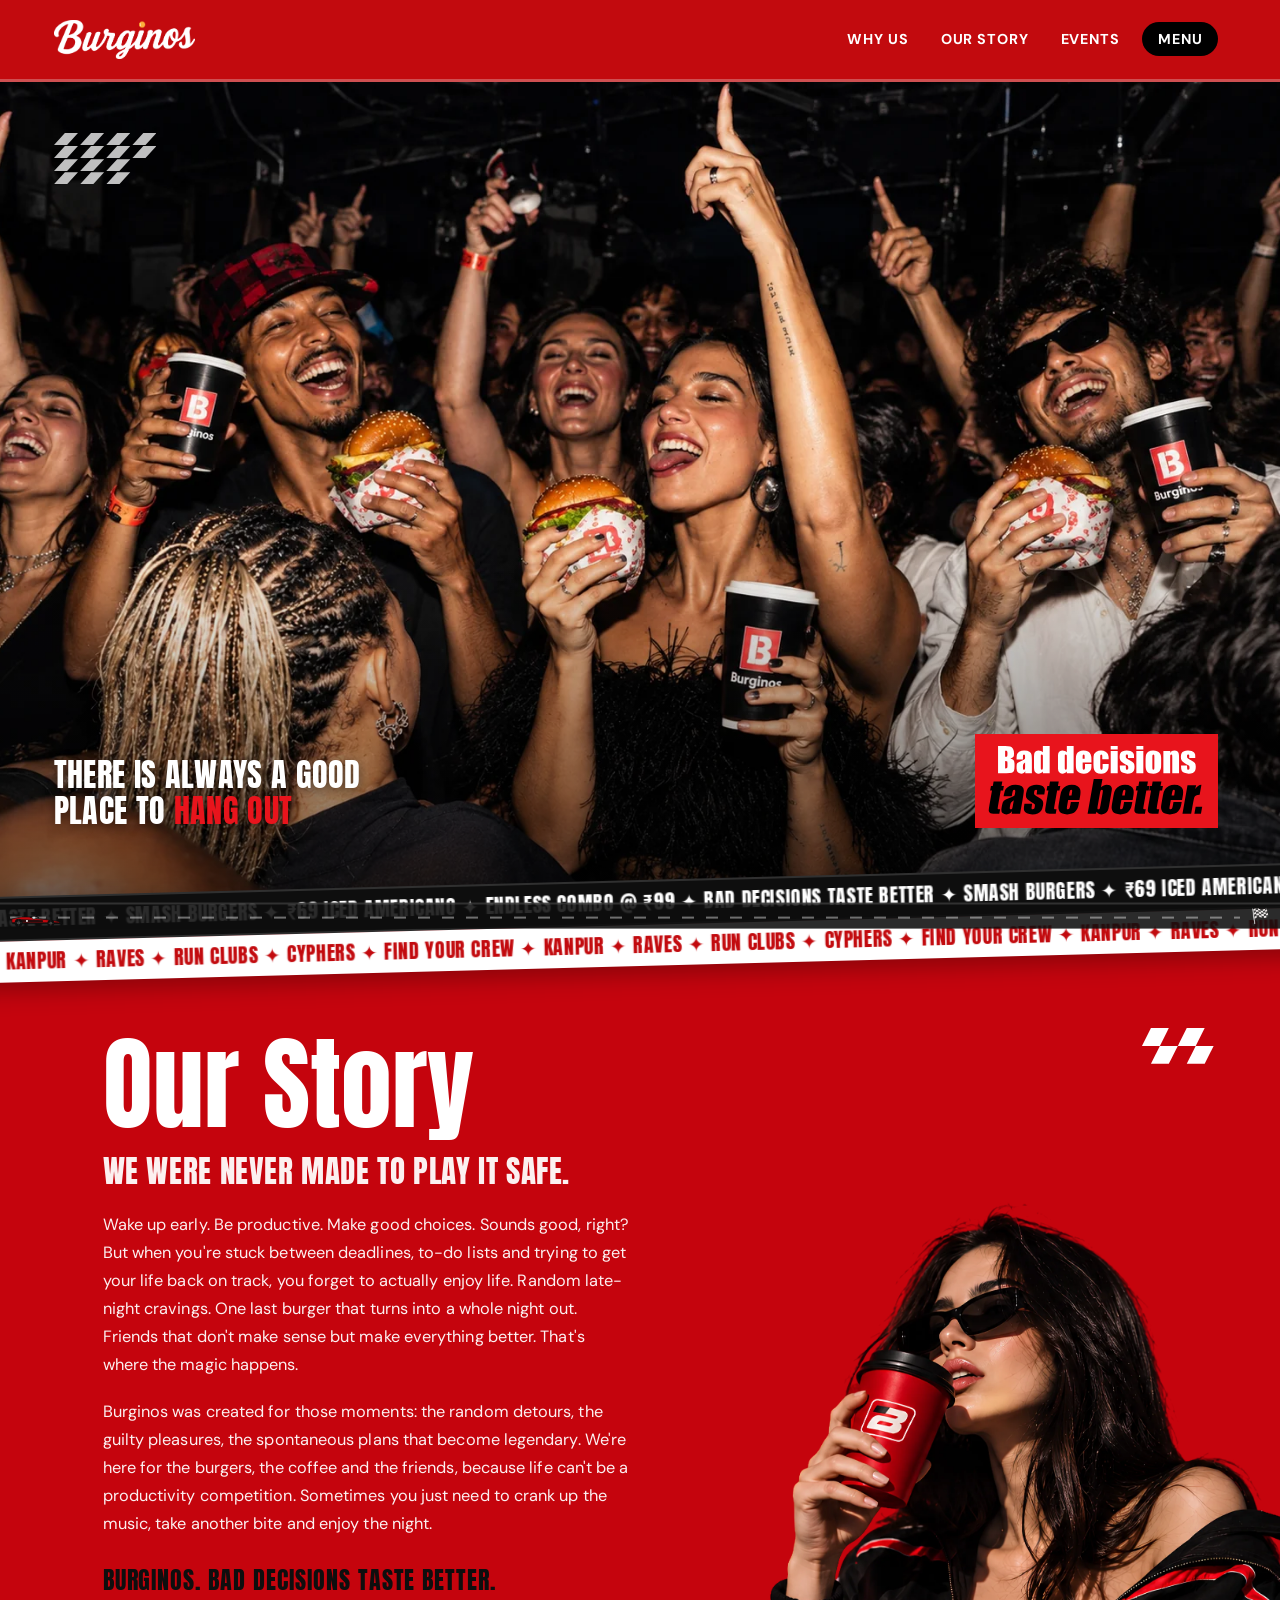
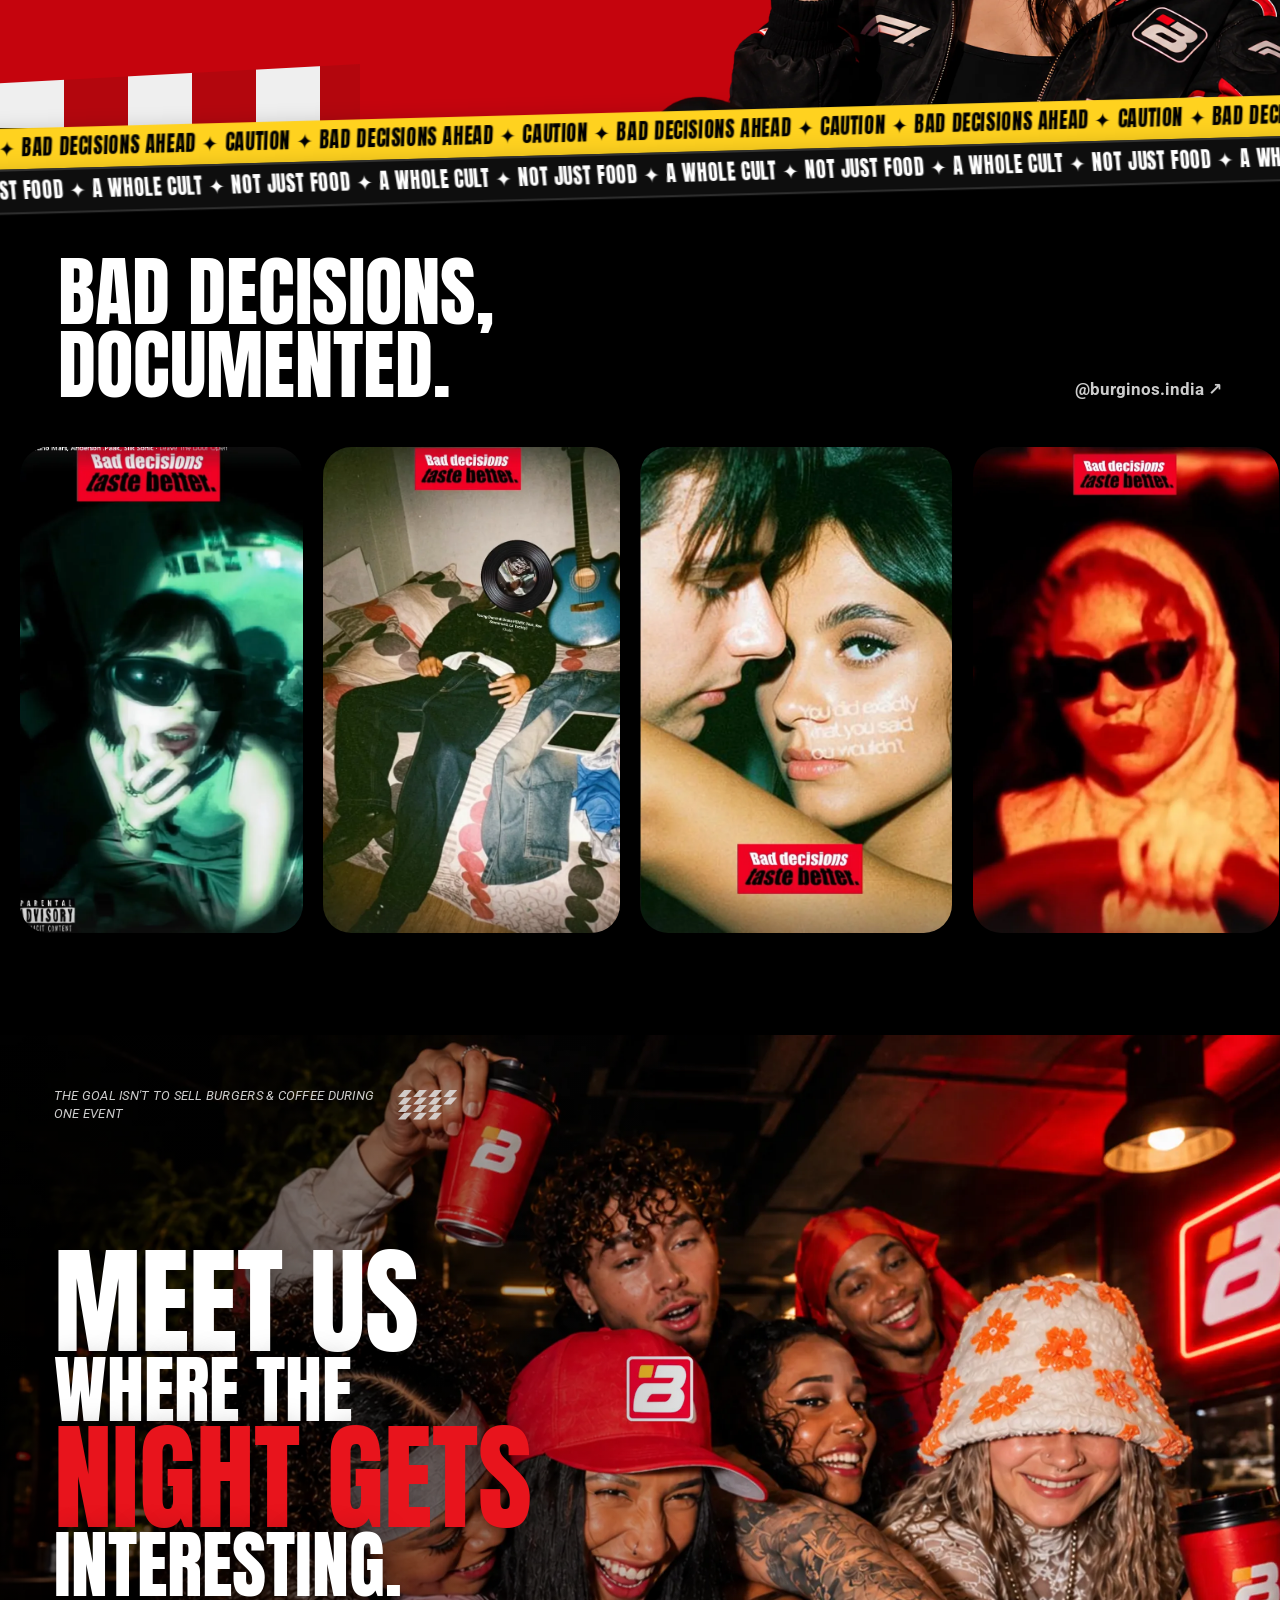
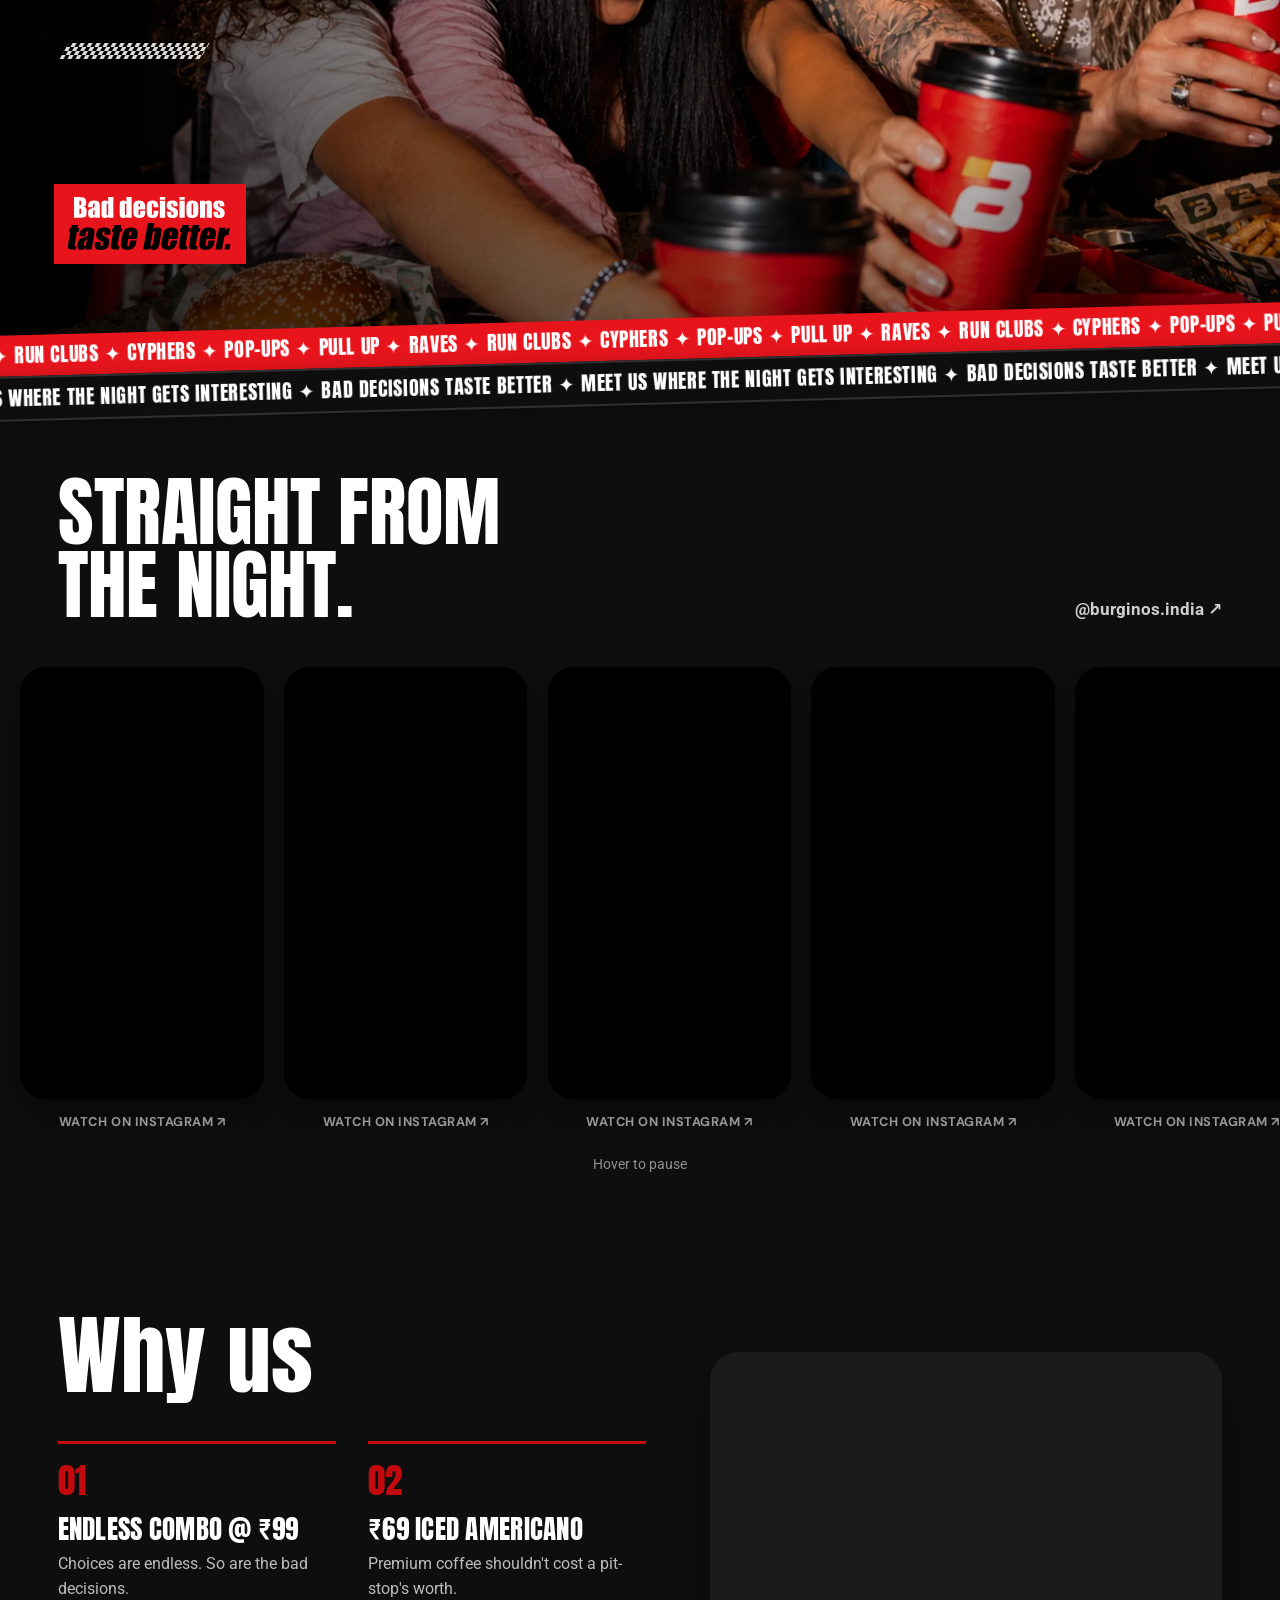
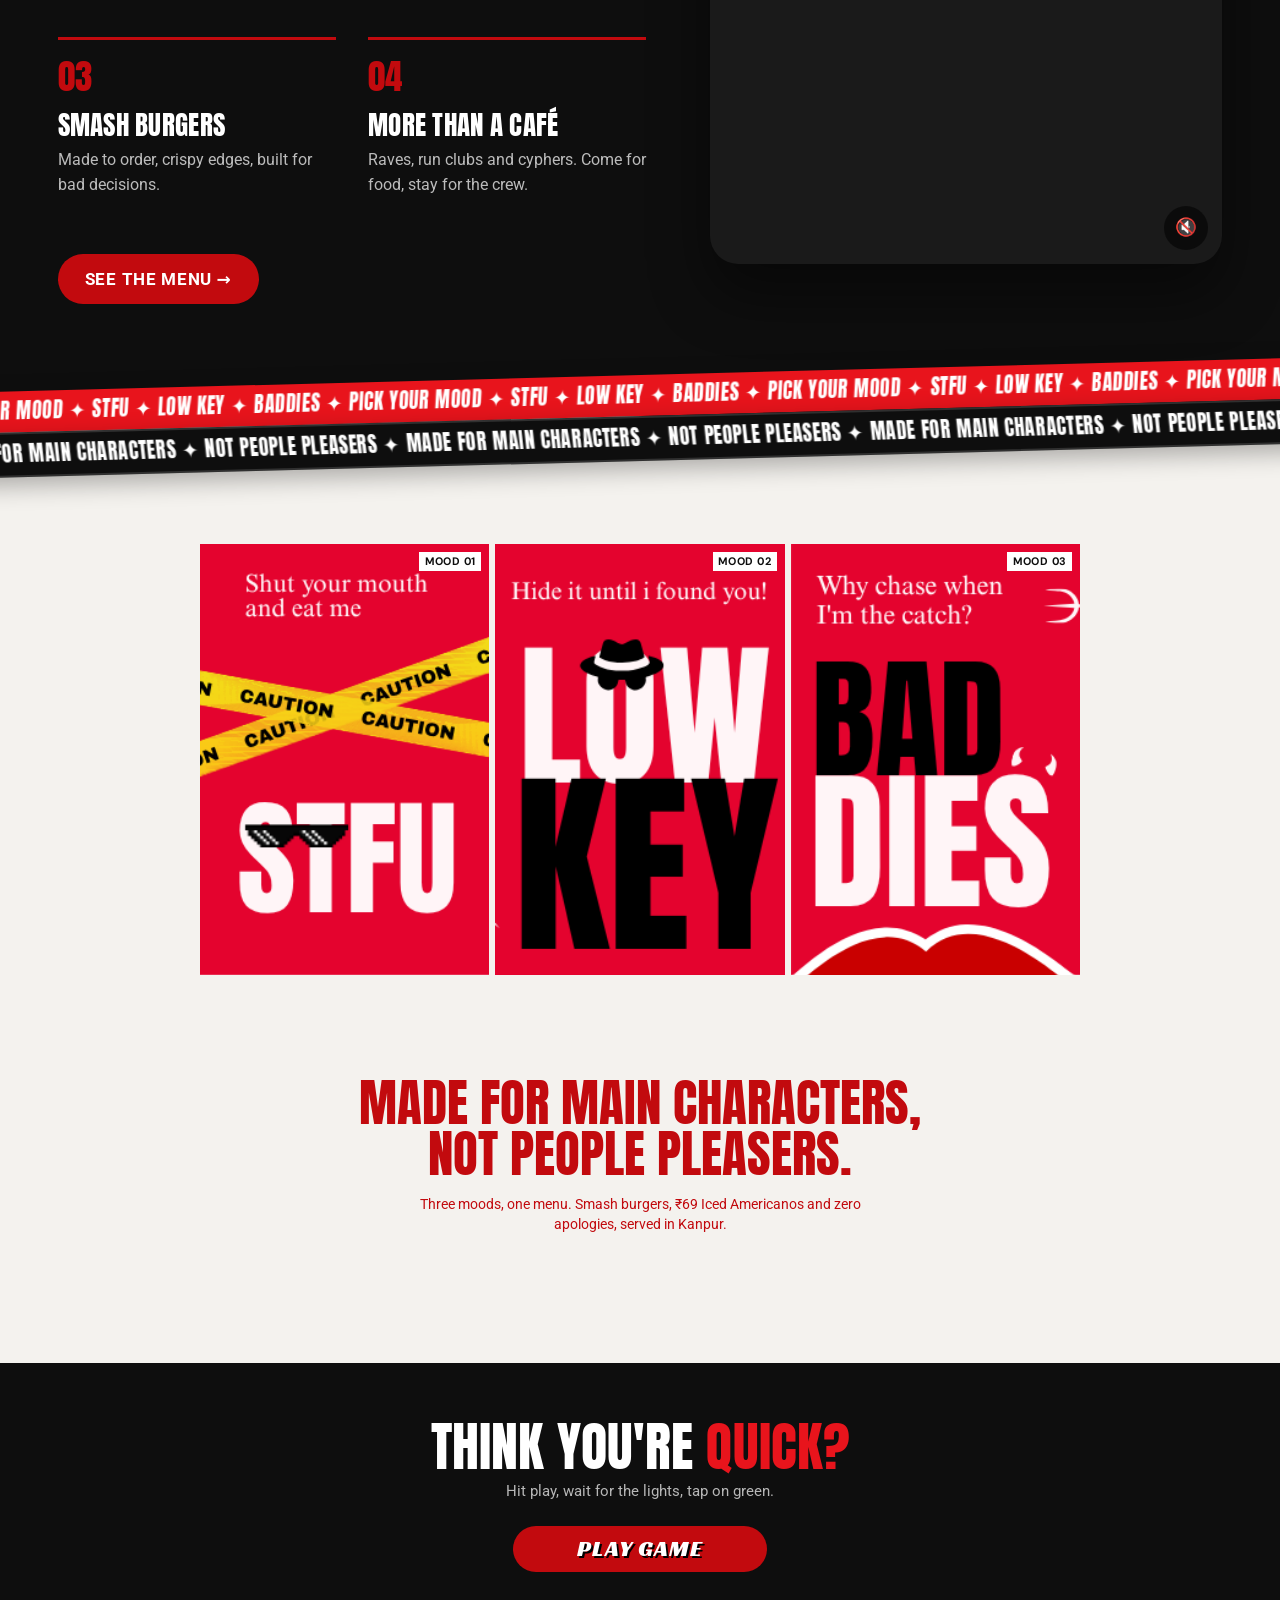
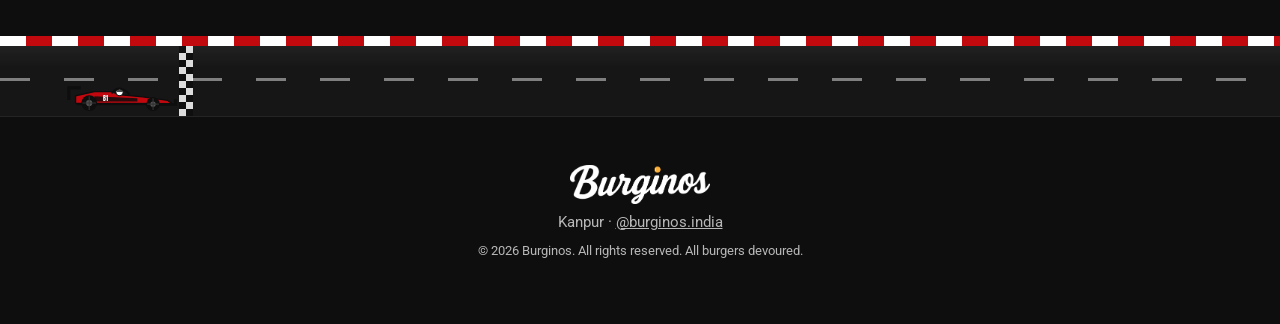
==== commit e6767101: "Major changes" ====
--- a/index.html
+++ b/index.html
@@ -4,13 +4,13 @@
   <meta charset="utf-8" />
   <meta name="viewport" content="width=device-width, initial-scale=1" />
   <title>Burginos · Bad decisions taste better</title>
-  <meta name="description" content="Burginos, Kanpur. Smash burgers, 100% Arabica coffee and an F1 attitude. Not just food, a whole cult." />
+  <meta name="description" content="Burginos, Kanpur. Burgers, coffee and an F1 attitude. Not just food, a whole cult." />
   <meta name="theme-color" content="#C2080E" />
   <link rel="icon" href="assets/favicon.png" type="image/png" />
   <link rel="apple-touch-icon" href="assets/favicon.png" />
   <link rel="preconnect" href="https://fonts.googleapis.com" />
   <link rel="preconnect" href="https://fonts.gstatic.com" crossorigin />
-  <link href="https://fonts.googleapis.com/css2?family=Anton&family=Open+Sans:wght@400;700&family=Racing+Sans+One&family=Roboto:wght@400;500;700&display=swap" rel="stylesheet" />
+  <link href="https://fonts.googleapis.com/css2?family=Anton&family=DM+Sans:opsz,wght@9..40,400;9..40,500;9..40,700&family=Racing+Sans+One&family=Roboto:wght@400;500;700&display=swap" rel="stylesheet" />
   <link rel="stylesheet" href="styles.css" />
 </head>
 <body>
@@ -21,6 +21,7 @@
       <nav class="nav-links" id="navLinks">
         <a href="#why" class="nav-plain">Why us</a>
         <a href="#story" class="nav-plain">Our story</a>
+        <a href="#events" class="nav-plain">Events</a>
         <a href="menu.html" class="nav-menu">Menu</a>
       </nav>
       <button class="nav-toggle" id="navToggle" aria-label="Open navigation" aria-expanded="false"><span></span><span></span></button>
@@ -44,7 +45,158 @@
     </div>
   </section>
 
-  <!-- LIGHTS-OUT GAME (moved out of the hero; the scroll-progress car is separate and unaffected) -->
+  <!-- marquee tapes across the seam (common.js fills, loops and speeds them up on scroll) -->
+  <div class="ribbon ribbon-flush" aria-hidden="true">
+    <div class="tape tape-black" data-dir="1"><div class="tape-track"><span>Bad decisions taste better ✦ Smash burgers ✦ ₹69 Iced Americano ✦ Endless combo @ ₹99 ✦ </span></div></div>
+    <div class="tape tape-white" data-dir="-1"><div class="tape-track"><span>Kanpur ✦ Raves ✦ Run clubs ✦ Cyphers ✦ Find your crew ✦ </span></div></div>
+  </div>
+
+  <!-- OUR STORY -->
+  <section class="about" id="story">
+    <div class="about-copy reveal">
+      <h2>Our Story</h2>
+      <p class="about-lead">We were never made to play it safe.</p>
+      <p>Wake up early. Be productive. Make good choices. Sounds good, right? But when you're stuck between deadlines, to-do lists and trying to get your life back on track, you forget to actually enjoy life. Random late-night cravings. One last burger that turns into a whole night out. Friends that don't make sense but make everything better. That's where the magic happens.</p>
+      <p>Burginos was created for those moments: the random detours, the guilty pleasures, the spontaneous plans that become legendary. We're here for the burgers, the coffee and the friends, because life can't be a productivity competition. Sometimes you just need to crank up the music, take another bite and enjoy the night.</p>
+      <p class="about-sign">Burginos. Bad decisions taste better.</p>
+    </div>
+    <div class="about-photo">
+      <!-- our-story.webp is a 195KB export of Bad_decisions_2.png (5.8MB), kept as the fallback -->
+      <picture>
+        <source srcset="assets/our-story.webp" type="image/webp" />
+        <img id="aboutImg" src="assets/Bad_decisions_2.png" width="1821" height="1700" alt="Burginos crew member in a racing jacket sipping from a Burginos cup" loading="lazy" />
+      </picture>
+    </div>
+    <svg class="flag-mark" viewBox="0 0 100 40" aria-hidden="true"><g fill="#fff"><path d="M20 0h20l-10 20H10z"/><path d="M60 0h20l-10 20H50z"/><path d="M30 20h20l-10 20H20z"/><path d="M70 20h20l-10 20H60z"/></g></svg>
+    <div class="about-kerb" aria-hidden="true"></div>
+  </section>
+
+  <!-- marquee tapes across the seam (common.js fills, loops and speeds them up on scroll) -->
+  <div class="ribbon ribbon-flush" aria-hidden="true">
+    <div class="tape tape-caution" data-dir="1"><div class="tape-track"><span>Caution ✦ Bad decisions ahead ✦ </span></div></div>
+    <div class="tape tape-black" data-dir="-1"><div class="tape-track"><span>Not just food ✦ A whole cult ✦ </span></div></div>
+  </div>
+
+  <!-- GALLERY: one-row auto-sliding strip (AlienKind-style). script.js clones the set for a seamless loop. -->
+  <section class="gallery" id="gallery" aria-labelledby="galleryTitle">
+    <div class="gallery-head">
+      <h2 id="galleryTitle">Bad decisions,<br />documented.</h2>
+      <a href="https://www.instagram.com/burginos.india/" target="_blank" rel="noopener">@burginos.india ↗</a>
+    </div>
+    <div class="gallery-strip">
+      <div class="gallery-track" id="galleryTrack">
+        <img src="assets/gallery/gallery-1.webp" width="686" height="1182" alt="Campaign poster: girl in sunglasses under green light" loading="lazy" />
+        <img src="assets/gallery/gallery-2.webp" width="717" height="1177" alt="Campaign poster: guy sprawled on a bed with a vinyl record over his face" loading="lazy" />
+        <img src="assets/gallery/gallery-3.webp" width="752" height="1172" alt="Campaign poster: couple close-up, 'you did exactly what you said you wouldn't'" loading="lazy" />
+        <img src="assets/gallery/gallery-4.webp" width="737" height="1170" alt="Campaign poster: girl in a headscarf and sunglasses in red light" loading="lazy" />
+        <img src="assets/gallery/gallery-5.webp" width="766" height="1017" alt="Campaign poster: girl posing against a street barrier" loading="lazy" />
+        <img src="assets/gallery/gallery-6.webp" width="722" height="1007" alt="Campaign poster: fisheye shot of a girl in a bandana" loading="lazy" />
+        <img src="assets/gallery/gallery-7.webp" width="737" height="977" alt="Burginos iced coffee cup with the 'Bad decisions taste better' label" loading="lazy" />
+      </div>
+    </div>
+  </section>
+
+  <!-- EVENTS: party photo with the overlays from the client's events poster, then the reels -->
+  <section class="ev" id="events" aria-labelledby="eventsTitle">
+    <div class="hero-photo">
+      <!-- events-bg.webp is a 226KB export of There_is_always_a_good_place_to_hang_out_5.png (5.5MB), kept as the fallback -->
+      <picture class="hero-bg">
+        <source srcset="assets/events-bg.webp" type="image/webp" />
+        <img src="assets/There_is_always_a_good_place_to_hang_out_5.png" width="3120" height="1755" alt="Friends raising Burginos cups under a neon B sign" fetchpriority="high" />
+      </picture>
+      <p class="ev-note">The goal isn't to sell burgers &amp; coffee during one event<svg viewBox="0 0 470 235" aria-hidden="true"><path d="M50 0h60l-50 55h-60zM170 0h60l-50 55h-60zM290 0h60l-50 55h-60zM410 0h60l-50 55h-60zM50 60h60l-50 55h-60zM170 60h60l-50 55h-60zM290 60h60l-50 55h-60zM410 60h60l-50 55h-60zM50 120h60l-50 55h-60zM170 120h60l-50 55h-60zM290 120h60l-50 55h-60zM50 180h60l-50 55h-60zM170 180h60l-50 55h-60zM290 180h60l-50 55h-60z"/></svg></p>
+      <h2 class="ev-title" id="eventsTitle">
+        <span class="ev-l1">Meet us</span>
+        <span class="ev-l2">where the</span>
+        <span class="ev-l3">night gets</span>
+        <span class="ev-l2">interesting.</span>
+      </h2>
+      <div class="hero-sticker" role="img" aria-label="Bad decisions taste better.">
+        <svg class="t1" viewBox="84 -1619 11760.0 1643" aria-hidden="true"><path d="M84 -1619H504Q703 -1619 805.5 -1588.0Q908 -1557 971.0 -1462.5Q1034 -1368 1034 -1158Q1034 -1016 989.5 -960.0Q945 -904 814 -874Q960 -841 1012.0 -764.5Q1064 -688 1064 -530V-380Q1064 -216 1026.5 -137.0Q989 -58 907.0 -29.0Q825 0 571 0H84ZM505 -1342V-982Q532 -983 547 -983Q609 -983 626.0 -1013.5Q643 -1044 643 -1188Q643 -1264 629.0 -1294.5Q615 -1325 592.5 -1333.0Q570 -1341 505 -1342ZM505 -730V-277Q594 -280 618.5 -305.0Q643 -330 643 -428V-579Q643 -683 621.0 -705.0Q599 -727 505 -730ZM1564 -813H1185V-902Q1185 -1056 1220.5 -1139.5Q1256 -1223 1363.0 -1287.0Q1470 -1351 1641 -1351Q1846 -1351 1950.0 -1278.5Q2054 -1206 2075.0 -1100.5Q2096 -995 2096 -666V0H1703V-118Q1666 -47 1607.5 -11.5Q1549 24 1468 24Q1362 24 1273.5 -35.5Q1185 -95 1185 -296V-405Q1185 -554 1232.0 -608.0Q1279 -662 1465 -734Q1664 -812 1678.0 -839.0Q1692 -866 1692 -949Q1692 -1053 1676.5 -1084.5Q1661 -1116 1625 -1116Q1584 -1116 1574.0 -1089.5Q1564 -1063 1564 -952ZM1692 -631Q1595 -560 1579.5 -512.0Q1564 -464 1564 -374Q1564 -271 1577.5 -241.0Q1591 -211 1631 -211Q1669 -211 1680.5 -234.5Q1692 -258 1692 -358ZM3154 -1619V0H2750V-96Q2692 -36 2628.0 -6.0Q2564 24 2494 24Q2400 24 2331.0 -25.5Q2262 -75 2242.5 -140.0Q2223 -205 2223 -352V-973Q2223 -1126 2242.5 -1190.0Q2262 -1254 2332.0 -1302.5Q2402 -1351 2499 -1351Q2574 -1351 2636.5 -1324.0Q2699 -1297 2750 -1243V-1619ZM2750 -993Q2750 -1066 2737.5 -1091.0Q2725 -1116 2688 -1116Q2652 -1116 2639.5 -1093.5Q2627 -1071 2627 -993V-343Q2627 -262 2639.0 -236.5Q2651 -211 2685 -211Q2724 -211 2737.0 -239.5Q2750 -268 2750 -379ZM4579.0 -1619V0H4175.0V-96Q4117.0 -36 4053.0 -6.0Q3989.0 24 3919.0 24Q3825.0 24 3756.0 -25.5Q3687.0 -75 3667.5 -140.0Q3648.0 -205 3648.0 -352V-973Q3648.0 -1126 3667.5 -1190.0Q3687.0 -1254 3757.0 -1302.5Q3827.0 -1351 3924.0 -1351Q3999.0 -1351 4061.5 -1324.0Q4124.0 -1297 4175.0 -1243V-1619ZM4175.0 -993Q4175.0 -1066 4162.5 -1091.0Q4150.0 -1116 4113.0 -1116Q4077.0 -1116 4064.5 -1093.5Q4052.0 -1071 4052.0 -993V-343Q4052.0 -262 4064.0 -236.5Q4076.0 -211 4110.0 -211Q4149.0 -211 4162.0 -239.5Q4175.0 -268 4175.0 -379ZM5639.0 -640H5116.0V-353Q5116.0 -263 5129.0 -237.0Q5142.0 -211 5179.0 -211Q5225.0 -211 5240.5 -245.5Q5256.0 -280 5256.0 -379V-554H5639.0V-456Q5639.0 -333 5623.5 -267.0Q5608.0 -201 5551.0 -126.0Q5494.0 -51 5406.5 -13.5Q5319.0 24 5187.0 24Q5059.0 24 4961.0 -13.0Q4863.0 -50 4808.5 -114.5Q4754.0 -179 4733.0 -256.5Q4712.0 -334 4712.0 -482V-869Q4712.0 -1043 4759.0 -1143.5Q4806.0 -1244 4913.0 -1297.5Q5020.0 -1351 5159.0 -1351Q5329.0 -1351 5439.5 -1286.5Q5550.0 -1222 5594.5 -1115.5Q5639.0 -1009 5639.0 -816ZM5234.0 -856V-953Q5234.0 -1056 5223.0 -1086.0Q5212.0 -1116 5178.0 -1116Q5136.0 -1116 5126.0 -1090.5Q5116.0 -1065 5116.0 -953V-856ZM6664.0 -826H6283.0V-979Q6283.0 -1059 6270.0 -1087.5Q6257.0 -1116 6222.0 -1116Q6187.0 -1116 6175.0 -1091.0Q6163.0 -1066 6163.0 -979V-353Q6163.0 -282 6181.0 -246.5Q6199.0 -211 6234.0 -211Q6275.0 -211 6289.5 -248.0Q6304.0 -285 6304.0 -388V-546H6664.0Q6663.0 -387 6652.5 -307.5Q6642.0 -228 6585.5 -144.5Q6529.0 -61 6438.0 -18.5Q6347.0 24 6213.0 24Q6042.0 24 5942.0 -34.5Q5842.0 -93 5800.5 -198.5Q5759.0 -304 5759.0 -498V-875Q5759.0 -1044 5793.0 -1130.0Q5827.0 -1216 5938.0 -1283.5Q6049.0 -1351 6208.0 -1351Q6366.0 -1351 6478.0 -1284.0Q6590.0 -1217 6627.0 -1115.0Q6664.0 -1013 6664.0 -826ZM7200.0 -1619V-1408H6784.0V-1619ZM7200.0 -1327V0H6784.0V-1327ZM8170.0 -903H7812.0V-975Q7812.0 -1067 7801.5 -1091.5Q7791.0 -1116 7749.0 -1116Q7715.0 -1116 7698.0 -1093.5Q7681.0 -1071 7681.0 -1026Q7681.0 -965 7689.5 -936.5Q7698.0 -908 7740.5 -874.0Q7783.0 -840 7915.0 -775Q8091.0 -689 8146.0 -613Q8201.0 -537 8201.0 -392Q8201.0 -230 8159.0 -147.5Q8117.0 -65 8018.5 -20.5Q7920.0 24 7781.0 24Q7627.0 24 7517.5 -24.0Q7408.0 -72 7367.0 -154.0Q7326.0 -236 7326.0 -402V-466H7684.0V-382Q7684.0 -275 7697.5 -243.0Q7711.0 -211 7751.0 -211Q7794.0 -211 7811.0 -232.5Q7828.0 -254 7828.0 -323Q7828.0 -418 7806.0 -442Q7783.0 -466 7571.0 -584Q7393.0 -684 7354.0 -765.5Q7315.0 -847 7315.0 -959Q7315.0 -1118 7357.0 -1193.5Q7399.0 -1269 7499.5 -1310.0Q7600.0 -1351 7733.0 -1351Q7865.0 -1351 7957.5 -1317.5Q8050.0 -1284 8099.5 -1229.0Q8149.0 -1174 8159.5 -1127.0Q8170.0 -1080 8170.0 -980ZM8725.0 -1619V-1408H8309.0V-1619ZM8725.0 -1327V0H8309.0V-1327ZM9784.0 -861V-536Q9784.0 -357 9766.0 -273.5Q9748.0 -190 9689.0 -117.5Q9630.0 -45 9537.5 -10.5Q9445.0 24 9325.0 24Q9191.0 24 9098.0 -5.5Q9005.0 -35 8953.5 -94.5Q8902.0 -154 8880.0 -238.5Q8858.0 -323 8858.0 -492V-832Q8858.0 -1017 8898.0 -1121.0Q8938.0 -1225 9042.0 -1288.0Q9146.0 -1351 9308.0 -1351Q9444.0 -1351 9541.5 -1310.5Q9639.0 -1270 9692.0 -1205.0Q9745.0 -1140 9764.5 -1071.0Q9784.0 -1002 9784.0 -861ZM9380.0 -961Q9380.0 -1063 9369.0 -1089.5Q9358.0 -1116 9322.0 -1116Q9286.0 -1116 9274.0 -1089.5Q9262.0 -1063 9262.0 -961V-362Q9262.0 -268 9274.0 -239.5Q9286.0 -211 9321.0 -211Q9357.0 -211 9368.5 -237.0Q9380.0 -263 9380.0 -349ZM10328.0 -1327 10321.0 -1205Q10365.0 -1278 10428.5 -1314.5Q10492.0 -1351 10575.0 -1351Q10679.0 -1351 10745.0 -1302.0Q10811.0 -1253 10830.0 -1178.5Q10849.0 -1104 10849.0 -930V0H10445.0V-919Q10445.0 -1056 10436.0 -1086.0Q10427.0 -1116 10386.0 -1116Q10343.0 -1116 10332.0 -1081.5Q10321.0 -1047 10321.0 -897V0H9917.0V-1327ZM11813.0 -903H11455.0V-975Q11455.0 -1067 11444.5 -1091.5Q11434.0 -1116 11392.0 -1116Q11358.0 -1116 11341.0 -1093.5Q11324.0 -1071 11324.0 -1026Q11324.0 -965 11332.5 -936.5Q11341.0 -908 11383.5 -874.0Q11426.0 -840 11558.0 -775Q11734.0 -689 11789.0 -613Q11844.0 -537 11844.0 -392Q11844.0 -230 11802.0 -147.5Q11760.0 -65 11661.5 -20.5Q11563.0 24 11424.0 24Q11270.0 24 11160.5 -24.0Q11051.0 -72 11010.0 -154.0Q10969.0 -236 10969.0 -402V-466H11327.0V-382Q11327.0 -275 11340.5 -243.0Q11354.0 -211 11394.0 -211Q11437.0 -211 11454.0 -232.5Q11471.0 -254 11471.0 -323Q11471.0 -418 11449.0 -442Q11426.0 -466 11214.0 -584Q11036.0 -684 10997.0 -765.5Q10958.0 -847 10958.0 -959Q10958.0 -1118 11000.0 -1193.5Q11042.0 -1269 11142.5 -1310.0Q11243.0 -1351 11376.0 -1351Q11508.0 -1351 11600.5 -1317.5Q11693.0 -1284 11742.5 -1229.0Q11792.0 -1174 11802.5 -1127.0Q11813.0 -1080 11813.0 -980Z"/></svg>
+        <svg class="t2" viewBox="6 -1619 9983.0 1643" aria-hidden="true"><path d="M498 -1504V-1295H607V-1085H498V-375Q498 -244 511.5 -229.0Q525 -214 624 -214V0H461Q323 0 264.0 -11.5Q205 -23 160.0 -64.5Q115 -106 104.0 -159.5Q93 -213 93 -411V-1085H6V-1295H93V-1504ZM1057 -813H678V-902Q678 -1056 713.5 -1139.5Q749 -1223 856.0 -1287.0Q963 -1351 1134 -1351Q1339 -1351 1443.0 -1278.5Q1547 -1206 1568.0 -1100.5Q1589 -995 1589 -666V0H1196V-118Q1159 -47 1100.5 -11.5Q1042 24 961 24Q855 24 766.5 -35.5Q678 -95 678 -296V-405Q678 -554 725.0 -608.0Q772 -662 958 -734Q1157 -812 1171.0 -839.0Q1185 -866 1185 -949Q1185 -1053 1169.5 -1084.5Q1154 -1116 1118 -1116Q1077 -1116 1067.0 -1089.5Q1057 -1063 1057 -952ZM1185 -631Q1088 -560 1072.5 -512.0Q1057 -464 1057 -374Q1057 -271 1070.5 -241.0Q1084 -211 1124 -211Q1162 -211 1173.5 -234.5Q1185 -258 1185 -358ZM2553 -903H2195V-975Q2195 -1067 2184.5 -1091.5Q2174 -1116 2132 -1116Q2098 -1116 2081.0 -1093.5Q2064 -1071 2064 -1026Q2064 -965 2072.5 -936.5Q2081 -908 2123.5 -874.0Q2166 -840 2298 -775Q2474 -689 2529 -613Q2584 -537 2584 -392Q2584 -230 2542.0 -147.5Q2500 -65 2401.5 -20.5Q2303 24 2164 24Q2010 24 1900.5 -24.0Q1791 -72 1750.0 -154.0Q1709 -236 1709 -402V-466H2067V-382Q2067 -275 2080.5 -243.0Q2094 -211 2134 -211Q2177 -211 2194.0 -232.5Q2211 -254 2211 -323Q2211 -418 2189 -442Q2166 -466 1954 -584Q1776 -684 1737.0 -765.5Q1698 -847 1698 -959Q1698 -1118 1740.0 -1193.5Q1782 -1269 1882.5 -1310.0Q1983 -1351 2116 -1351Q2248 -1351 2340.5 -1317.5Q2433 -1284 2482.5 -1229.0Q2532 -1174 2542.5 -1127.0Q2553 -1080 2553 -980ZM3118 -1504V-1295H3227V-1085H3118V-375Q3118 -244 3131.5 -229.0Q3145 -214 3244 -214V0H3081Q2943 0 2884.0 -11.5Q2825 -23 2780.0 -64.5Q2735 -106 2724.0 -159.5Q2713 -213 2713 -411V-1085H2626V-1295H2713V-1504ZM4231 -640H3708V-353Q3708 -263 3721.0 -237.0Q3734 -211 3771 -211Q3817 -211 3832.5 -245.5Q3848 -280 3848 -379V-554H4231V-456Q4231 -333 4215.5 -267.0Q4200 -201 4143.0 -126.0Q4086 -51 3998.5 -13.5Q3911 24 3779 24Q3651 24 3553.0 -13.0Q3455 -50 3400.5 -114.5Q3346 -179 3325.0 -256.5Q3304 -334 3304 -482V-869Q3304 -1043 3351.0 -1143.5Q3398 -1244 3505.0 -1297.5Q3612 -1351 3751 -1351Q3921 -1351 4031.5 -1286.5Q4142 -1222 4186.5 -1115.5Q4231 -1009 4231 -816ZM3826 -856V-953Q3826 -1056 3815.0 -1086.0Q3804 -1116 3770 -1116Q3728 -1116 3718.0 -1090.5Q3708 -1065 3708 -953V-856ZM5128.0 -1619V-1236Q5178.0 -1294 5239.5 -1322.5Q5301.0 -1351 5373.0 -1351Q5456.0 -1351 5517.0 -1325.0Q5578.0 -1299 5610.0 -1252.0Q5642.0 -1205 5648.5 -1160.0Q5655.0 -1115 5655.0 -968V-370Q5655.0 -224 5635.5 -152.5Q5616.0 -81 5544.0 -28.5Q5472.0 24 5373.0 24Q5302.0 24 5240.5 -7.0Q5179.0 -38 5128.0 -100L5102.0 0H4724.0V-1619ZM5251.0 -950Q5251.0 -1053 5238.0 -1084.5Q5225.0 -1116 5187.0 -1116Q5150.0 -1116 5139.0 -1088.5Q5128.0 -1061 5128.0 -950V-378Q5128.0 -271 5140.5 -241.0Q5153.0 -211 5190.0 -211Q5228.0 -211 5239.5 -242.0Q5251.0 -273 5251.0 -391ZM6703.0 -640H6180.0V-353Q6180.0 -263 6193.0 -237.0Q6206.0 -211 6243.0 -211Q6289.0 -211 6304.5 -245.5Q6320.0 -280 6320.0 -379V-554H6703.0V-456Q6703.0 -333 6687.5 -267.0Q6672.0 -201 6615.0 -126.0Q6558.0 -51 6470.5 -13.5Q6383.0 24 6251.0 24Q6123.0 24 6025.0 -13.0Q5927.0 -50 5872.5 -114.5Q5818.0 -179 5797.0 -256.5Q5776.0 -334 5776.0 -482V-869Q5776.0 -1043 5823.0 -1143.5Q5870.0 -1244 5977.0 -1297.5Q6084.0 -1351 6223.0 -1351Q6393.0 -1351 6503.5 -1286.5Q6614.0 -1222 6658.5 -1115.5Q6703.0 -1009 6703.0 -816ZM6298.0 -856V-953Q6298.0 -1056 6287.0 -1086.0Q6276.0 -1116 6242.0 -1116Q6200.0 -1116 6190.0 -1090.5Q6180.0 -1065 6180.0 -953V-856ZM7261.0 -1504V-1295H7370.0V-1085H7261.0V-375Q7261.0 -244 7274.5 -229.0Q7288.0 -214 7387.0 -214V0H7224.0Q7086.0 0 7027.0 -11.5Q6968.0 -23 6923.0 -64.5Q6878.0 -106 6867.0 -159.5Q6856.0 -213 6856.0 -411V-1085H6769.0V-1295H6856.0V-1504ZM7885.0 -1504V-1295H7994.0V-1085H7885.0V-375Q7885.0 -244 7898.5 -229.0Q7912.0 -214 8011.0 -214V0H7848.0Q7710.0 0 7651.0 -11.5Q7592.0 -23 7547.0 -64.5Q7502.0 -106 7491.0 -159.5Q7480.0 -213 7480.0 -411V-1085H7393.0V-1295H7480.0V-1504ZM8998.0 -640H8475.0V-353Q8475.0 -263 8488.0 -237.0Q8501.0 -211 8538.0 -211Q8584.0 -211 8599.5 -245.5Q8615.0 -280 8615.0 -379V-554H8998.0V-456Q8998.0 -333 8982.5 -267.0Q8967.0 -201 8910.0 -126.0Q8853.0 -51 8765.5 -13.5Q8678.0 24 8546.0 24Q8418.0 24 8320.0 -13.0Q8222.0 -50 8167.5 -114.5Q8113.0 -179 8092.0 -256.5Q8071.0 -334 8071.0 -482V-869Q8071.0 -1043 8118.0 -1143.5Q8165.0 -1244 8272.0 -1297.5Q8379.0 -1351 8518.0 -1351Q8688.0 -1351 8798.5 -1286.5Q8909.0 -1222 8953.5 -1115.5Q8998.0 -1009 8998.0 -816ZM8593.0 -856V-953Q8593.0 -1056 8582.0 -1086.0Q8571.0 -1116 8537.0 -1116Q8495.0 -1116 8485.0 -1090.5Q8475.0 -1065 8475.0 -953V-856ZM9534.0 -1327 9518.0 -1153Q9606.0 -1340 9773.0 -1351V-884Q9662.0 -884 9610.0 -854.0Q9558.0 -824 9546.0 -770.5Q9534.0 -717 9534.0 -524V0H9130.0V-1327ZM9989.0 -330V0H9684.0V-330Z"/></svg>
+      </div>
+    </div>
+  </section>
+
+  <!-- marquee tapes across the seam (common.js fills, loops and speeds them up on scroll) -->
+  <div class="ribbon ribbon-flush" aria-hidden="true">
+    <div class="tape tape-red" data-dir="1"><div class="tape-track"><span>Raves ✦ Run clubs ✦ Cyphers ✦ Pop-ups ✦ Pull up ✦ </span></div></div>
+    <div class="tape tape-black" data-dir="-1"><div class="tape-track"><span>Meet us where the night gets interesting ✦ Bad decisions taste better ✦ </span></div></div>
+  </div>
+
+  <!-- REELS: rounded 9:16 cards sliding in a loop (events.js clones the set). Each card plays its video from
+       assets/reels/ muted on loop; if the file isn't there yet it falls back to the Instagram embed.
+       Reel IDs come from assets/links.txt. -->
+  <section class="reels" aria-labelledby="reelsTitle">
+    <div class="reels-head">
+      <h2 id="reelsTitle">Straight from<br />the night.</h2>
+      <a href="https://www.instagram.com/burginos.india/" target="_blank" rel="noopener">@burginos.india ↗</a>
+    </div>
+    <div class="reels-strip">
+      <div class="reels-track" id="reelsTrack">
+          <div class="reel">
+            <div class="reel-card" data-video="assets/reels/reel-1.mp4" data-embed="https://www.instagram.com/reel/De_o9esyy80/embed/" data-title="Burginos event reel 1"></div>
+            <a class="reel-link" href="https://www.instagram.com/reel/De_o9esyy80/" target="_blank" rel="noopener">Watch on Instagram ↗</a>
+          </div>
+          <div class="reel">
+            <div class="reel-card" data-video="assets/reels/reel-2.mp4" data-embed="https://www.instagram.com/reel/Dd55jmNShzq/embed/" data-title="Burginos event reel 2"></div>
+            <a class="reel-link" href="https://www.instagram.com/reel/Dd55jmNShzq/" target="_blank" rel="noopener">Watch on Instagram ↗</a>
+          </div>
+          <div class="reel">
+            <div class="reel-card" data-video="assets/reels/reel-3.mp4" data-embed="https://www.instagram.com/reel/DdzDN-JT2HT/embed/" data-title="Burginos event reel 3"></div>
+            <a class="reel-link" href="https://www.instagram.com/reel/DdzDN-JT2HT/" target="_blank" rel="noopener">Watch on Instagram ↗</a>
+          </div>
+          <div class="reel">
+            <div class="reel-card" data-video="assets/reels/reel-4.mp4" data-embed="https://www.instagram.com/reel/DeG5J6ESU3h/embed/" data-title="Burginos event reel 4"></div>
+            <a class="reel-link" href="https://www.instagram.com/reel/DeG5J6ESU3h/" target="_blank" rel="noopener">Watch on Instagram ↗</a>
+          </div>
+          <div class="reel">
+            <div class="reel-card" data-video="assets/reels/reel-5.mp4" data-embed="https://www.instagram.com/reel/Dd02JsSy_Xx/embed/" data-title="Burginos event reel 5"></div>
+            <a class="reel-link" href="https://www.instagram.com/reel/Dd02JsSy_Xx/" target="_blank" rel="noopener">Watch on Instagram ↗</a>
+          </div>
+      </div>
+    </div>
+    <p class="reels-hint">Hover to pause</p>
+  </section>
+
+  <!-- WHY US (with the looping reel) -->
+  <section class="why" id="why">
+    <div class="why-copy">
+      <h2 class="reveal">Why us</h2>
+      <div class="why-grid">
+        <article class="reveal"><span>01</span><h3>Endless combo @ ₹99</h3><p>Choices are endless. So are the bad decisions.</p></article>
+        <article class="reveal"><span>02</span><h3>₹69 Iced Americano</h3><p>Premium coffee shouldn't cost a pit-stop's worth.</p></article>
+        <article class="reveal"><span>03</span><h3>Smash burgers</h3><p>Made to order, crispy edges, built for bad decisions.</p></article>
+        <article class="reveal"><span>04</span><h3>More than a café</h3><p>Raves, run clubs and cyphers. Come for food, stay for the crew.</p></article>
+      </div>
+      <a href="menu.html" class="cta">See the menu →</a>
+    </div>
+    <!-- the reel is 9:16 with the footage in a ~1:1 band; the 1:1 box + object-fit: cover crops the black bars.
+         src is set by script.js when the card nears the viewport (32MB file). -->
+    <figure class="why-video reveal">
+      <video id="reel" data-src="assets/After_20261015_025536_0000.mp4" muted loop playsinline preload="none" aria-label="Burginos campaign reel"></video>
+      <button class="reel-sound" id="reelSound" aria-pressed="false" aria-label="Turn sound on">🔇</button>
+    </figure>
+  </section>
+
+  <!-- marquee tapes across the seam (common.js fills, loops and speeds them up on scroll) -->
+  <div class="ribbon" aria-hidden="true">
+    <div class="tape tape-red" data-dir="1"><div class="tape-track"><span>Pick your mood ✦ STFU ✦ Low key ✦ Baddies ✦ </span></div></div>
+    <div class="tape tape-black" data-dir="-1"><div class="tape-track"><span>Made for main characters ✦ Not people pleasers ✦ </span></div></div>
+  </div>
+
+  <!-- MOODS: three posters in a row + a one-line statement -->
+  <section class="moods" id="moods" aria-labelledby="moodsTitle">
+    <div class="moods-row">
+      <figure class="reveal"><img src="assets/STFU.png" width="236" height="354" alt="Poster: 'Shut your mouth and eat me', STFU, with caution tape and pixel shades" loading="lazy" /><span class="mood-tag">Mood 01</span></figure>
+      <figure class="reveal"><img src="assets/STFU_1.png" width="236" height="354" alt="Poster: 'Hide it until I found you!', LOW KEY, with a fedora and shades" loading="lazy" /><span class="mood-tag">Mood 02</span></figure>
+      <figure class="reveal"><img src="assets/STFU_3.png" width="236" height="354" alt="Poster: 'Why chase when I'm the catch?', BAD DIES, with devil horns and red lips" loading="lazy" /><span class="mood-tag">Mood 03</span></figure>
+    </div>
+    <h2 id="moodsTitle" class="reveal">Made for main characters,<br />not people pleasers.</h2>
+    <p class="reveal">Three moods, one menu. Smash burgers, ₹69 Iced Americanos and zero apologies, served in Kanpur.</p>
+  </section>
+
+  <!-- LIGHTS-OUT GAME (last stop before the footer; the scroll-progress car is separate and unaffected) -->
   <section class="game" id="game" aria-labelledby="gameTitle">
     <div class="game-head">
       <h2 id="gameTitle">Think you're <em>quick?</em></h2>
@@ -70,76 +222,6 @@
     </div>
   </section>
 
-  <!-- OUR STORY -->
-  <section class="about" id="story">
-    <div class="about-copy reveal">
-      <h2>Our Story</h2>
-      <p>Burginos started on the streets of Kanpur with one idea: food should feel like race day. Smash burgers made to order, coffee pulled from 100% Arabica beans, and an Iced Americano for just ₹69.</p>
-      <p>We're not just a café. We're a crew of night owls, ravers, rappers and run-clubbers who believe the best memories come from the "bad" decisions. Pull up, grab a cup, find your crew.</p>
-      <p class="about-sign">Not just food. A whole cult.</p>
-    </div>
-    <div class="about-photo">
-      <!-- our-story.webp is a 195KB export of Bad_decisions_2.png (5.8MB), kept as the fallback -->
-      <picture>
-        <source srcset="assets/our-story.webp" type="image/webp" />
-        <img id="aboutImg" src="assets/Bad_decisions_2.png" width="1821" height="1700" alt="Burginos crew member in a racing jacket sipping from a Burginos cup" loading="lazy" />
-      </picture>
-    </div>
-    <svg class="flag-mark" viewBox="0 0 100 40" aria-hidden="true"><g fill="#fff"><path d="M20 0h20l-10 20H10z"/><path d="M60 0h20l-10 20H50z"/><path d="M30 20h20l-10 20H20z"/><path d="M70 20h20l-10 20H60z"/></g></svg>
-    <div class="about-kerb" aria-hidden="true"></div>
-  </section>
-
-  <!-- GALLERY: one-row auto-sliding strip (AlienKind-style). script.js clones the set for a seamless loop. -->
-  <section class="gallery" id="gallery" aria-labelledby="galleryTitle">
-    <div class="gallery-head">
-      <h2 id="galleryTitle">Bad decisions,<br />documented.</h2>
-      <a href="https://www.instagram.com/burginos.india/" target="_blank" rel="noopener">@burginos.india ↗</a>
-    </div>
-    <div class="gallery-strip">
-      <div class="gallery-track" id="galleryTrack">
-        <img src="assets/gallery/gallery-1.webp" width="686" height="1182" alt="Campaign poster: girl in sunglasses under green light" loading="lazy" />
-        <img src="assets/gallery/gallery-2.webp" width="717" height="1177" alt="Campaign poster: guy sprawled on a bed with a vinyl record over his face" loading="lazy" />
-        <img src="assets/gallery/gallery-3.webp" width="752" height="1172" alt="Campaign poster: couple close-up, 'you did exactly what you said you wouldn't'" loading="lazy" />
-        <img src="assets/gallery/gallery-4.webp" width="737" height="1170" alt="Campaign poster: girl in a headscarf and sunglasses in red light" loading="lazy" />
-        <img src="assets/gallery/gallery-5.webp" width="766" height="1017" alt="Campaign poster: girl posing against a street barrier" loading="lazy" />
-        <img src="assets/gallery/gallery-6.webp" width="722" height="1007" alt="Campaign poster: fisheye shot of a girl in a bandana" loading="lazy" />
-        <img src="assets/gallery/gallery-7.webp" width="737" height="977" alt="Burginos iced coffee cup with the 'Bad decisions taste better' label" loading="lazy" />
-      </div>
-    </div>
-  </section>
-
-  <!-- MOODS: three posters in a row + a one-line statement -->
-  <section class="moods" id="moods" aria-labelledby="moodsTitle">
-    <div class="moods-row">
-      <figure class="reveal"><img src="assets/STFU.png" width="236" height="354" alt="Poster: 'Shut your mouth and eat me', STFU, with caution tape and pixel shades" loading="lazy" /><span class="mood-tag">Mood 01</span></figure>
-      <figure class="reveal"><img src="assets/STFU_1.png" width="236" height="354" alt="Poster: 'Hide it until I found you!', LOW KEY, with a fedora and shades" loading="lazy" /><span class="mood-tag">Mood 02</span></figure>
-      <figure class="reveal"><img src="assets/STFU_3.png" width="236" height="354" alt="Poster: 'Why chase when I'm the catch?', BAD DIES, with devil horns and red lips" loading="lazy" /><span class="mood-tag">Mood 03</span></figure>
-    </div>
-    <h2 id="moodsTitle" class="reveal">Made for main characters,<br />not people pleasers.</h2>
-    <p class="reveal">Three moods, one menu. Smash burgers, ₹69 Iced Americanos and zero apologies, served in Kanpur.</p>
-  </section>
-
-  <!-- WHY US (with the looping reel) -->
-  <section class="why" id="why">
-    <div class="why-copy">
-      <h2 class="reveal">Why us</h2>
-      <div class="why-grid">
-        <article class="reveal"><span>01</span><h3>100% Arabica</h3><p>Real espresso, every cup. No instant mix, ever.</p></article>
-        <article class="reveal"><span>02</span><h3>₹69 Iced Americano</h3><p>Premium coffee shouldn't cost a pit-stop's worth.</p></article>
-        <article class="reveal"><span>03</span><h3>Smash burgers</h3><p>Made to order, crispy edges, built for bad decisions.</p></article>
-        <article class="reveal"><span>04</span><h3>More than a café</h3><p>Raves, run clubs and cyphers. Come for food, stay for the crew.</p></article>
-      </div>
-      <a href="menu.html" class="cta">See the menu →</a>
-    </div>
-    <!-- the reel is 9:16 with the footage in a ~1:1 band; the 1:1 box + object-fit: cover crops the black bars.
-         src is set by script.js when the card nears the viewport (32MB file). -->
-    <figure class="why-video reveal">
-      <video id="reel" data-src="assets/After_20261015_025536_0000.mp4" muted loop playsinline preload="none" aria-label="Burginos campaign reel"></video>
-      <span class="reel-tag"><i></i>Bad decisions · the reel</span>
-      <button class="reel-sound" id="reelSound" aria-pressed="false" aria-label="Turn sound on">🔇</button>
-    </figure>
-  </section>
-
   <footer class="footer">
     <a href="index.html" class="logo"><img src="assets/Asset_14.png" width="2987" height="828" alt="Burginos" /></a>
     <p>Kanpur · <a href="https://www.instagram.com/burginos.india/" target="_blank" rel="noopener">@burginos.india</a></p>
@@ -168,5 +250,6 @@
 
   <script src="common.js"></script>
   <script src="script.js"></script>
+  <script src="events.js"></script>
 </body>
 </html>
--- a/styles.css
+++ b/styles.css
@@ -10,7 +10,7 @@
 
   --font-head: "Anton", "Impact", sans-serif;
   --font-body: "Roboto", system-ui, sans-serif;
-  --font-nav: "Open Sans", var(--font-body);
+  --font-nav: "DM Sans", var(--font-body);
 
   --gutter: clamp(16px, 4.5vw, 72px);
   /* header + hero scale with the screen like the 1536px mockup, but stop growing at 1280px
@@ -21,7 +21,7 @@
 
 /* ============ base ============ */
 *, *::before, *::after { box-sizing: border-box; }
-html { scroll-behavior: smooth; }
+html { scroll-behavior: smooth; overflow-x: clip; }
 body {
   margin: 0;
   font-family: var(--font-body);
@@ -44,39 +44,34 @@
 
 /* ============ logo ============ */
 /* the brand wordmark PNG (white script, orange dot, transparent background) */
-.logo { display: block; flex-shrink: 0; width: clamp(110px, calc(var(--vw) * 13.2), 290px); }
+.logo { display: block; flex-shrink: 0; width: clamp(104px, calc(var(--vw) * 11), 240px); }
 .logo img { width: 100%; height: auto; }
 
 /* ============ nav (sized from the mockup: 147px tall at 1536px wide) ============ */
 .nav {
   position: relative; z-index: 20;
   display: flex; align-items: center; justify-content: space-between; gap: 1rem;
-  height: clamp(68px, calc(var(--vw) * 9.83), 196px);
-  padding: clamp(4px, calc(var(--vw) * 1.1), 22px) clamp(16px, calc(var(--vw) * 4.82), 96px) 0 clamp(16px, calc(var(--vw) * 4.2), 84px);
+  height: clamp(60px, calc(var(--vw) * 6.4), 120px);
+  padding: 0 clamp(16px, calc(var(--vw) * 4.82), 96px) 0 clamp(16px, calc(var(--vw) * 4.2), 84px);
   border-bottom: clamp(2px, calc(var(--vw) * .26), 5px) solid #CF4F51;
 }
 .nav-links { display: flex; align-items: center; }
 .nav-plain {
   margin-right: clamp(.9rem, calc(var(--vw) * 2.51), 3.2rem);
-  font-family: var(--font-btn);
-  font-weight: 400;
-  font-size: clamp(.95rem, calc(var(--vw) * 1.32), 1.75rem);
-  letter-spacing: .05em;
-  text-transform: uppercase;
-  text-shadow: 2px 2px 0 #000; /* same offset shadow as PLAY GAME; black because the nav sits on red */
-  display: inline-block;
-  transition: transform .15s ease;
+  font-family: var(--font-nav);
+  font-weight: 700;
+  font-size: clamp(.85rem, calc(var(--vw) * 1.12), 1.4rem);
+  letter-spacing: .06em;
+  text-transform: uppercase;
   text-decoration: none;
   position: relative;
-  translate: 0 calc(var(--vw) * .22);
 }
 .nav-plain + .nav-menu { margin-left: calc(clamp(.8rem, calc(var(--vw) * 1.76), 2.2rem) - clamp(.9rem, calc(var(--vw) * 2.51), 3.2rem)); }
 .nav-plain::after {
   content: ""; position: absolute; left: 0; right: 0; bottom: -4px; height: 2px;
   background: currentColor; transform: scaleX(0); transform-origin: left; transition: transform .2s;
 }
-.nav-plain:hover { transform: skewX(-8deg); }
-.nav-plain:hover::after { transform: scaleX(1); }
+.nav-plain:hover::after, .nav-plain[aria-current="page"]::after { transform: scaleX(1); }
 
 /* the highlighted MENU pill */
 .nav-menu {
@@ -86,12 +81,11 @@
   border-radius: 999px;
   background: #000;
   color: var(--white);
-  font-family: var(--font-btn);
-  font-weight: 400;
-  font-size: clamp(.95rem, calc(var(--vw) * 1.32), 1.75rem);
-  letter-spacing: .05em;
-  text-transform: uppercase;
-  text-shadow: 2px 2px 0 var(--red);
+  font-family: var(--font-nav);
+  font-weight: 700;
+  font-size: clamp(.85rem, calc(var(--vw) * 1.12), 1.4rem);
+  letter-spacing: .06em;
+  text-transform: uppercase;
   text-decoration: none;
   transition: transform .15s ease, background .15s ease;
 }
@@ -102,7 +96,7 @@
   opacity: 0;
   animation: menu-ping 2.4s ease-out infinite;
 }
-.nav-menu:hover { transform: translateY(-2px) scale(1.04) skewX(-6deg); }
+.nav-menu:hover { transform: translateY(-2px) scale(1.04); }
 .nav-menu[aria-current="page"] { background: var(--white); color: var(--ink); }
 .nav-menu[aria-current="page"]::before { display: none; }
 @keyframes menu-ping {
@@ -150,7 +144,7 @@
 }
 .hero-tagline {
   position: absolute; z-index: 2;
-  left: var(--pad-l); bottom: var(--pad-y);
+  left: var(--pad-l); bottom: calc(var(--pad-y) + 1.6vw);
   font-family: var(--font-head);
   font-size: clamp(1.35rem, calc(var(--vw) * 2.5), 2.5rem);
   line-height: 1.12;
@@ -162,7 +156,7 @@
 /* the red "Bad decisions taste better." sticker */
 .hero-sticker {
   position: absolute; z-index: 2;
-  right: var(--pad-r); bottom: var(--pad-y);
+  right: var(--pad-r); bottom: calc(var(--pad-y) + 1.6vw);
   width: clamp(170px, calc(var(--vw) * 19), 300px);
   padding: .9em 1em 1em;
   display: flex; flex-direction: column; gap: .35em;
@@ -274,6 +268,126 @@
 @keyframes spin { to { transform: rotate(360deg); } }
 @keyframes rev { 50% { transform: translateY(-1px); } }
 
+/* ============ events (home page, above Why us) ============ */
+/* a full-screen photo section (same .hero-photo parts as the hero); overlays laid out from the client's events poster */
+.ev { display: flex; flex-direction: column; min-height: 100svh; }
+/* note, headline and sticker stack in a column so they can't overlap on short screens */
+.ev .hero-photo {
+  display: flex; flex-direction: column; align-items: flex-start; gap: 1.5rem;
+  padding: var(--pad-y) var(--pad-r) calc(var(--pad-y) + 1.6vw) var(--pad-l);
+}
+.ev .hero-photo > :not(.hero-bg) { position: relative; z-index: 2; }
+.ev .hero-bg img { object-position: 62% 40%; }
+/* darkens the left for the headline and the bottom for the sticker */
+.ev .hero-photo::after {
+  background:
+    linear-gradient(90deg, rgba(0, 0, 0, .7) 0%, rgba(0, 0, 0, .35) 38%, transparent 62%),
+    linear-gradient(180deg, transparent 60%, rgba(0, 0, 0, .45) 100%);
+}
+.ev-note {
+  display: flex; align-items: center; gap: 1.2em;
+  max-width: 30em;
+  font-size: clamp(.68rem, calc(var(--vw) * 1.05), .95rem);
+  font-style: italic; line-height: 1.35; letter-spacing: .02em; text-transform: uppercase;
+  color: rgba(255, 255, 255, .8);
+}
+.ev-note svg { flex: none; width: 4.4em; fill: rgba(225, 225, 225, .85); }
+.ev-title {
+  margin: auto 0; /* centred in the space between the note and the sticker */
+  display: flex; flex-direction: column;
+  line-height: .92;
+  text-transform: uppercase;
+  text-shadow: 0 4px 30px rgba(0, 0, 0, .35);
+}
+/* sized by width and by screen height, so it fits short laptop screens too */
+.ev-l1, .ev-l3 { font-size: clamp(3rem, min(calc(var(--vw) * 10.5), 13svh), 11rem); }
+.ev-l2 { font-size: clamp(2rem, min(calc(var(--vw) * 6.6), 8.2svh), 7rem); }
+.ev-l3 { color: var(--red-bright); }
+/* the little skewed checkered bar under the headline */
+.ev-title::after {
+  content: ""; display: block;
+  width: clamp(90px, calc(var(--vw) * 11), 150px); height: 16px;
+  margin: clamp(1.4rem, calc(var(--vw) * 3.4), 3.6rem) 0 0 10px;
+  background: repeating-conic-gradient(rgba(255, 255, 255, .85) 0 25%, transparent 0 50%) 0 0 / 8px 8px;
+  transform: skewX(-30deg);
+}
+.ev .hero-sticker { inset: auto; width: clamp(150px, calc(var(--vw) * 15), 230px); }
+
+/* ============ reels (under the events photo): rounded 9:16 cards, sliding ============ */
+.reels { padding: clamp(4rem, 8vw, 6.5rem) 0 clamp(3rem, 6vw, 4.5rem); background: var(--ink); overflow: hidden; }
+.ribbon + .reels { padding-top: clamp(6rem, 11vw, 9rem); } /* clears the tapes lying across its top */
+.reels + .why { padding-top: clamp(2.5rem, 5vw, 4rem); } /* both dark: one gap, not two */
+.reels-head {
+  display: flex; align-items: flex-end; justify-content: space-between; gap: 1rem;
+  padding: 0 var(--gutter); margin-bottom: clamp(1.8rem, 3.5vw, 3rem);
+}
+.reels-head h2 { font-size: clamp(2.6rem, 6vw, 5rem); line-height: .95; text-transform: uppercase; }
+.reels-head a { font-weight: 700; text-decoration: none; white-space: nowrap; opacity: .8; transition: opacity .15s; }
+.reels-head a:hover { opacity: 1; }
+.reels-strip { --gap: clamp(14px, 1.6vw, 24px); --card-w: clamp(210px, 19vw, 290px); }
+.reels-track {
+  display: flex; gap: var(--gap); width: max-content;
+  padding-left: var(--gap);
+  animation: gallery-slide var(--dur, 60s) linear infinite;
+}
+.reels-strip:hover .reels-track, .reels-track.held { animation-play-state: paused; }
+.reel { flex: none; display: flex; flex-direction: column; align-items: center; gap: .8rem; }
+.reel-card {
+  position: relative;
+  width: var(--card-w); aspect-ratio: 9 / 16;
+  border-radius: clamp(18px, 2vw, 28px);
+  overflow: hidden;
+  background: #000;
+  box-shadow: 0 20px 40px rgba(0, 0, 0, .4);
+}
+.reel-card video { display: block; width: 100%; height: 100%; object-fit: cover; }
+/* fallback when the video file isn't there. Instagram's embed shows a 54px header, then the reel pillarboxed in a box ~1.19x as tall as the embed is
+   wide, the video itself ~0.67 of that width. Sizing the iframe to card / .66 and lifting the header out of
+   view leaves just the video filling the card. */
+.reel-card iframe {
+  position: absolute; top: -54px; left: 50%;
+  width: calc(var(--card-w) / .66); height: calc(var(--card-w) * 1.9 + 54px);
+  transform: translateX(-50%);
+  border: 0;
+}
+.reel-link {
+  font-family: var(--font-nav); font-size: .8rem; font-weight: 700; letter-spacing: .04em; text-transform: uppercase;
+  text-decoration: none;
+  color: rgba(255, 255, 255, .7);
+  transition: color .15s;
+}
+.reel-link:hover { color: var(--white); }
+.reels-hint { margin-top: 1.4rem; text-align: center; font-size: .85rem; color: rgba(255, 255, 255, .55); }
+
+/* ============ ribbons: two marquee tapes side by side, slanted across a section seam ============ */
+/* zero height: the band lies across the seam over both sections' padding instead of adding space.
+   --shift pushes it down into the next section where the one above has content near its bottom edge. */
+.ribbon { --tape-fs: clamp(.95rem, 1.6vw, 1.35rem); position: relative; z-index: 5; height: 0; }
+/* the band's top edge meets the seam at the left edge on any width (tape height minus the slant's drop there) */
+.ribbon-flush { --shift: calc(2 * var(--tape-fs) + 4px - 1.44vw - 2px); }
+.tape {
+  position: absolute; left: -5%; right: -5%; top: var(--shift, 0px);
+  padding: .5em 0;
+  font-family: var(--font-head);
+  font-size: var(--tape-fs);
+  line-height: 1;
+  letter-spacing: .03em;
+  text-transform: uppercase;
+  box-shadow: 0 8px 24px rgba(0, 0, 0, .3);
+  overflow: hidden; /* the track is far wider than the screen */
+  /* same slant on both so they sit flush instead of crossing (crossing sliced the back tape's text);
+     --skew is set by script.js from scroll speed */
+  transform: translateY(var(--ty)) rotate(-1.5deg) skewX(var(--skew, 0deg));
+}
+.tape:first-child { --ty: -100%; }
+.tape:last-child { --ty: 0%; }
+.tape-track { display: flex; width: max-content; will-change: transform; }
+.tape-track span { white-space: pre; }
+.tape-black { background: var(--ink); color: var(--white); border-block: 2px solid rgba(255, 255, 255, .14); }
+.tape-white { background: var(--white); color: var(--red); }
+.tape-red { background: var(--red-bright); color: var(--white); }
+.tape-caution { background: #FFD21F; color: #000; }
+
 /* ============ about ============ */
 .about {
   position: relative;
@@ -283,17 +397,33 @@
   background: #C5040D; /* matches the photo backdrop */
   overflow: hidden;
 }
-.about-copy { position: relative; z-index: 2; max-width: 36rem; }
-.about-copy h2 { font-size: clamp(3.6rem, 8vw, 7rem); margin-bottom: 1.4rem; }
+.about-copy {
+  position: relative; z-index: 2; max-width: 36rem;
+  /* nudged right on wide screens only (0 below 1100px, where the photo needs the room) */
+  margin-left: clamp(0px, calc((100vw - 1100px) * .25), 7rem);
+}
+.about-copy h2 { font-size: clamp(3.6rem, 8vw, 7rem); margin-bottom: 1.2rem; }
+/* the story copy uses DM Sans: clean and readable, a step away from the Roboto used elsewhere */
 .about-copy p {
-  font-family: var(--font-body);
-  font-size: clamp(1rem, 1.35vw, 1.18rem);
-  line-height: 1.6;
-  max-width: 34rem;
-}
-.about-copy p + p { margin-top: 1rem; }
+  font-family: "DM Sans", var(--font-body);
+  font-size: clamp(1.02rem, 1.25vw, 1.14rem);
+  line-height: 1.72;
+  letter-spacing: .005em;
+  color: rgba(255, 255, 255, .94);
+  max-width: 33rem;
+}
+.about-copy p + p { margin-top: 1.15rem; }
+.about-copy .about-lead {
+  margin-bottom: 1.4rem;
+  font-family: var(--font-head);
+  font-size: clamp(1.5rem, 2.4vw, 2.1rem);
+  line-height: 1.1;
+  letter-spacing: .02em;
+  text-transform: uppercase;
+}
 .about-copy .about-sign {
   margin-top: 1.8rem;
+  line-height: 1.15;
   font-family: var(--font-head);
   font-size: 1.5rem;
   letter-spacing: .04em;
@@ -311,7 +441,7 @@
           mask-image: linear-gradient(90deg, transparent 0, #000 14%);
   will-change: transform;
 }
-.flag-mark { position: absolute; top: clamp(2rem, 5vw, 3.5rem); right: var(--gutter); z-index: 3; width: clamp(60px, 7vw, 96px); }
+.flag-mark { position: absolute; top: clamp(5rem, 10vw, 9rem); right: var(--gutter); z-index: 3; width: clamp(60px, 7vw, 96px); }
 .about-kerb {
   position: absolute; left: 0; bottom: 0; z-index: 2;
   width: min(32%, 360px); height: 64px;
@@ -322,6 +452,7 @@
 /* ============ why us ============ */
 /* ============ gallery (one-row auto-slider, AlienKind-style) ============ */
 .gallery { padding: clamp(4rem, 8vw, 6.5rem) 0; background: #000; overflow: hidden; }
+.ribbon + .gallery { padding-top: clamp(5rem, 10vw, 8.5rem); } /* clears the tapes lying across its top */
 .gallery-head {
   display: flex; align-items: flex-end; justify-content: space-between; gap: 1rem;
   padding: 0 var(--gutter); margin-bottom: clamp(1.8rem, 3.5vw, 3rem);
@@ -414,17 +545,6 @@
   box-shadow: 0 30px 60px rgba(0, 0, 0, .45);
 }
 .why-video video { width: 100%; height: 100%; object-fit: cover; display: block; }
-.reel-tag {
-  position: absolute; left: 16px; top: 16px;
-  display: inline-flex; align-items: center; gap: .5em;
-  padding: .35em .85em;
-  border-radius: 999px;
-  background: rgba(0, 0, 0, .55);
-  backdrop-filter: blur(6px);
-  font-family: var(--font-nav); font-weight: 700; font-size: .8rem; letter-spacing: .04em; text-transform: uppercase;
-}
-.reel-tag i { width: 8px; height: 8px; border-radius: 50%; background: var(--red); box-shadow: 0 0 0 0 rgba(194, 10, 14, .8); animation: rec 1.6s infinite; }
-@keyframes rec { 70% { box-shadow: 0 0 0 8px rgba(194, 10, 14, 0); } 100% { box-shadow: 0 0 0 0 rgba(194, 10, 14, 0); } }
 .reel-sound {
   position: absolute; right: 14px; bottom: 14px;
   width: 44px; height: 44px;
@@ -456,22 +576,50 @@
 .why-grid .reveal:nth-child(4) { transition-delay: .24s; }
 
 /* ============ menu page ============ */
-.menu-main { padding: clamp(1.5rem, 3vw, 2.2rem) var(--gutter) 3rem; }
-.menu-head { text-align: center; margin-bottom: 1.4rem; }
-.menu-head h1 { font-size: clamp(2.8rem, 6vw, 4.6rem); }
-.menu-head p { margin-top: .3rem; font-size: 1rem; color: rgba(255, 255, 255, .85); }
-.book-wrap { position: relative; max-width: 1080px; min-height: 320px; margin: 0 auto; }
+.menu-main { padding: clamp(1rem, 2vw, 1.6rem) var(--gutter) 3rem; }
+.menu-head { text-align: center; margin-bottom: 1rem; }
+.menu-head h1 { font-size: clamp(2.2rem, 4vw, 3.2rem); }
+/* prev arrow · book · next arrow in a row; on phones the arrows drop below the book */
+/* menu.js sets .book-wrap's width to the book's, so the arrows hug it */
+.book-stage { display: grid; grid-template-columns: auto auto auto; justify-content: center; align-items: center; gap: 24px; }
+.book-wrap { position: relative; width: min(1100px, 80vw); min-height: 320px; }
 .book { margin: 0 auto; filter: drop-shadow(0 24px 40px rgba(0, 0, 0, .35)); }
-.book .page { background: #FFF8F0; overflow: hidden; }
-.book .page canvas { width: 100%; height: 100%; display: block; }
+.book:not(.ready) { visibility: hidden; } /* the pages stack up until page-flip lays them out */
+.book .page { background: #FFF8F0; overflow: hidden; container-type: inline-size; }
+.page-img canvas { display: block; width: 100%; height: 100%; }
+/* covers are HTML, sized in cqw so they scale with the page */
+/* page-flip sets the pages' own display, so the layout lives on an inner box */
+.cover-inner {
+  position: relative; height: 100%;
+  display: flex; flex-direction: column; align-items: center; justify-content: center;
+  text-align: center;
+}
+.book .page-cover { background: var(--red-bright); }
+.book .page-back { background: var(--ink); }
+.cover-flag { position: absolute; top: 7cqw; left: 7cqw; width: 18cqw; fill: rgba(255, 255, 255, .85); }
+.cover-logo { width: 62cqw; height: auto; }
+.page-back .cover-logo { width: 50cqw; }
+.cover-title {
+  margin-top: 4cqw;
+  font-family: var(--font-head);
+  font-size: 30cqw; line-height: .9;
+  text-transform: uppercase;
+  color: var(--white);
+  text-shadow: 1.2cqw 1.2cqw 0 #000;
+}
+.cover-tag { margin-top: 5cqw; font-family: var(--font-head); font-size: 6.4cqw; text-transform: uppercase; letter-spacing: .02em; color: #000; }
+.page-back .cover-tag { color: var(--red-bright); }
+.back-info { margin-top: 3cqw; font-size: 4.2cqw; color: rgba(255, 255, 255, .75); }
+.cover-kerb {
+  position: absolute; left: 0; right: 0; bottom: 0; height: 6cqw;
+  background: repeating-conic-gradient(var(--white) 0 25%, #000 0 50%) 0 0 / 6cqw 6cqw;
+}
 .book-status {
   position: absolute; inset: 0;
   display: grid; place-items: center;
   font-family: var(--font-head); font-size: 1.6rem; letter-spacing: .04em; text-transform: uppercase;
 }
 .book-status a { text-decoration: underline; }
-.book-controls { display: flex; align-items: center; justify-content: center; gap: 1.2rem; margin-top: 1.8rem; }
-.book-controls[hidden] { display: none; }
 .book-btn {
   width: 48px; height: 48px;
   border: 0; border-radius: 50%;
@@ -481,8 +629,10 @@
 }
 .book-btn:hover { transform: scale(1.08); }
 .book-btn:disabled { opacity: .35; cursor: default; transform: none; }
-.book-page { min-width: 4.5rem; text-align: center; font-family: var(--font-head); font-size: 1.3rem; letter-spacing: .04em; }
-.book-hint { margin-top: 1rem; text-align: center; font-size: .9rem; color: rgba(255, 255, 255, .8); }
+.book-btn[hidden] { visibility: hidden; display: block; } /* keeps the row's width stable while loading */
+.book-page { margin-right: .6em; font-family: var(--font-head); font-size: 1.05rem; letter-spacing: .04em; }
+.book-page:empty { display: none; }
+.book-hint { margin-top: .8rem; text-align: center; font-size: .9rem; color: rgba(255, 255, 255, .8); }
 
 /* ============ EXPERIMENTAL: scroll-progress car ============ */
 .scroll-track {
@@ -561,7 +711,6 @@
 }
 @media (max-width: 640px) {
   body { font-size: 16px; }
-  .nav { padding-top: 18px; padding-bottom: 16px; }
   .nav-plain { display: none; }
   .nav-links { margin-left: auto; }
   .nav-toggle { display: inline-flex; }
@@ -575,12 +724,20 @@
   .why-grid { grid-template-columns: 1fr; gap: 1.6rem; }
   .gallery-head { flex-direction: column; align-items: flex-start; gap: .8rem; }
   .hero-sticker { top: var(--pad-y); bottom: auto; width: 150px; } /* no room beside the tagline */
+  .hero-tagline { bottom: calc(var(--pad-y) + 18px); } /* clears the tapes across the hero's bottom edge */
+  .book-stage { grid-template-columns: 1fr 1fr; grid-template-areas: "book book" "prev next"; justify-content: stretch; row-gap: 1rem; }
+  .book-wrap { grid-area: book; justify-self: center; width: 100%; }
+  .book-prev { grid-area: prev; justify-self: end; }
+  .book-next { grid-area: next; justify-self: start; }
+  .ev .hero-sticker { width: 130px; }
+  .ev-note svg { display: none; }
+  .reels-head { flex-direction: column; align-items: flex-start; gap: .8rem; }
   .mood-tag { display: none; } /* covers the posters' top lines at this size */
   .labs { bottom: 36px; }
 }
 
 @media (prefers-reduced-motion: reduce) {
-  .gallery-strip { overflow-x: auto; }
+  .gallery-strip, .reels-strip { overflow-x: auto; }
   *, *::before, *::after { animation: none !important; transition: none !important; }
   html { scroll-behavior: auto; }
   .js .reveal { opacity: 1; transform: none; }
